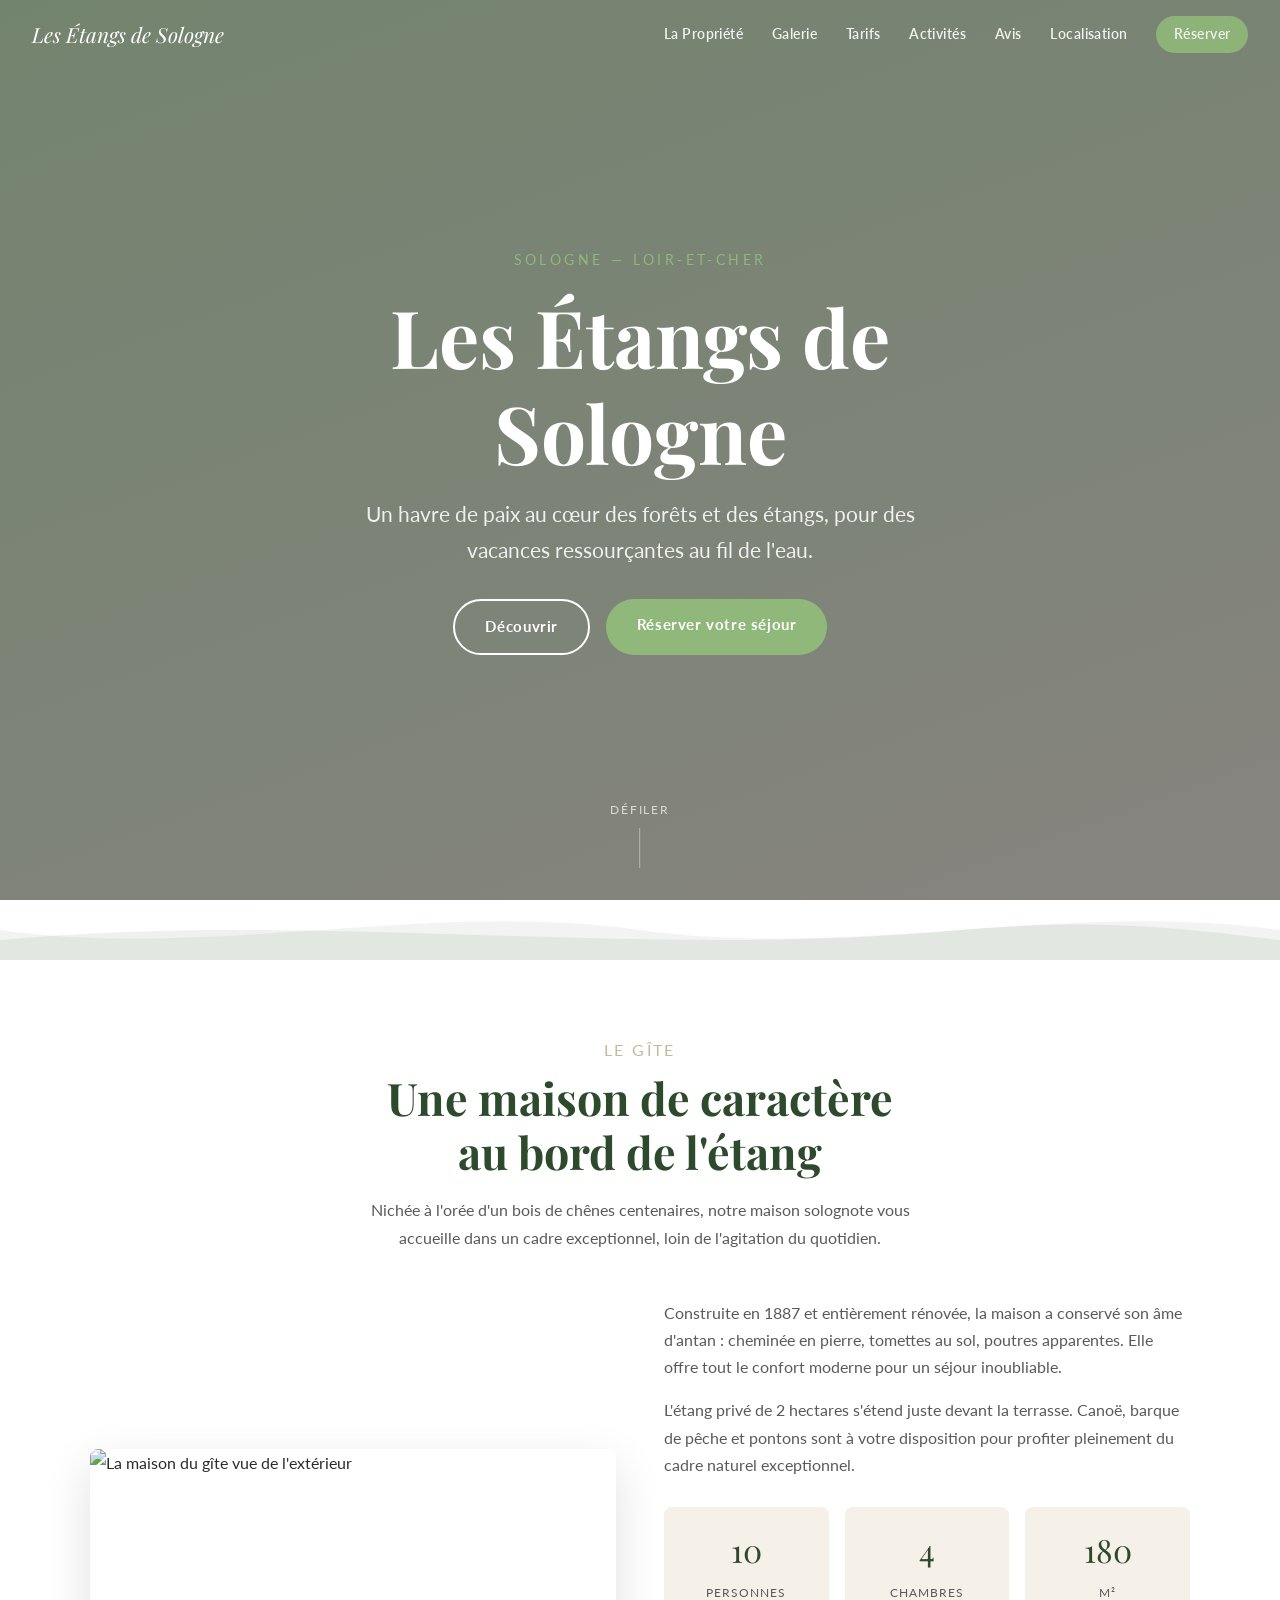
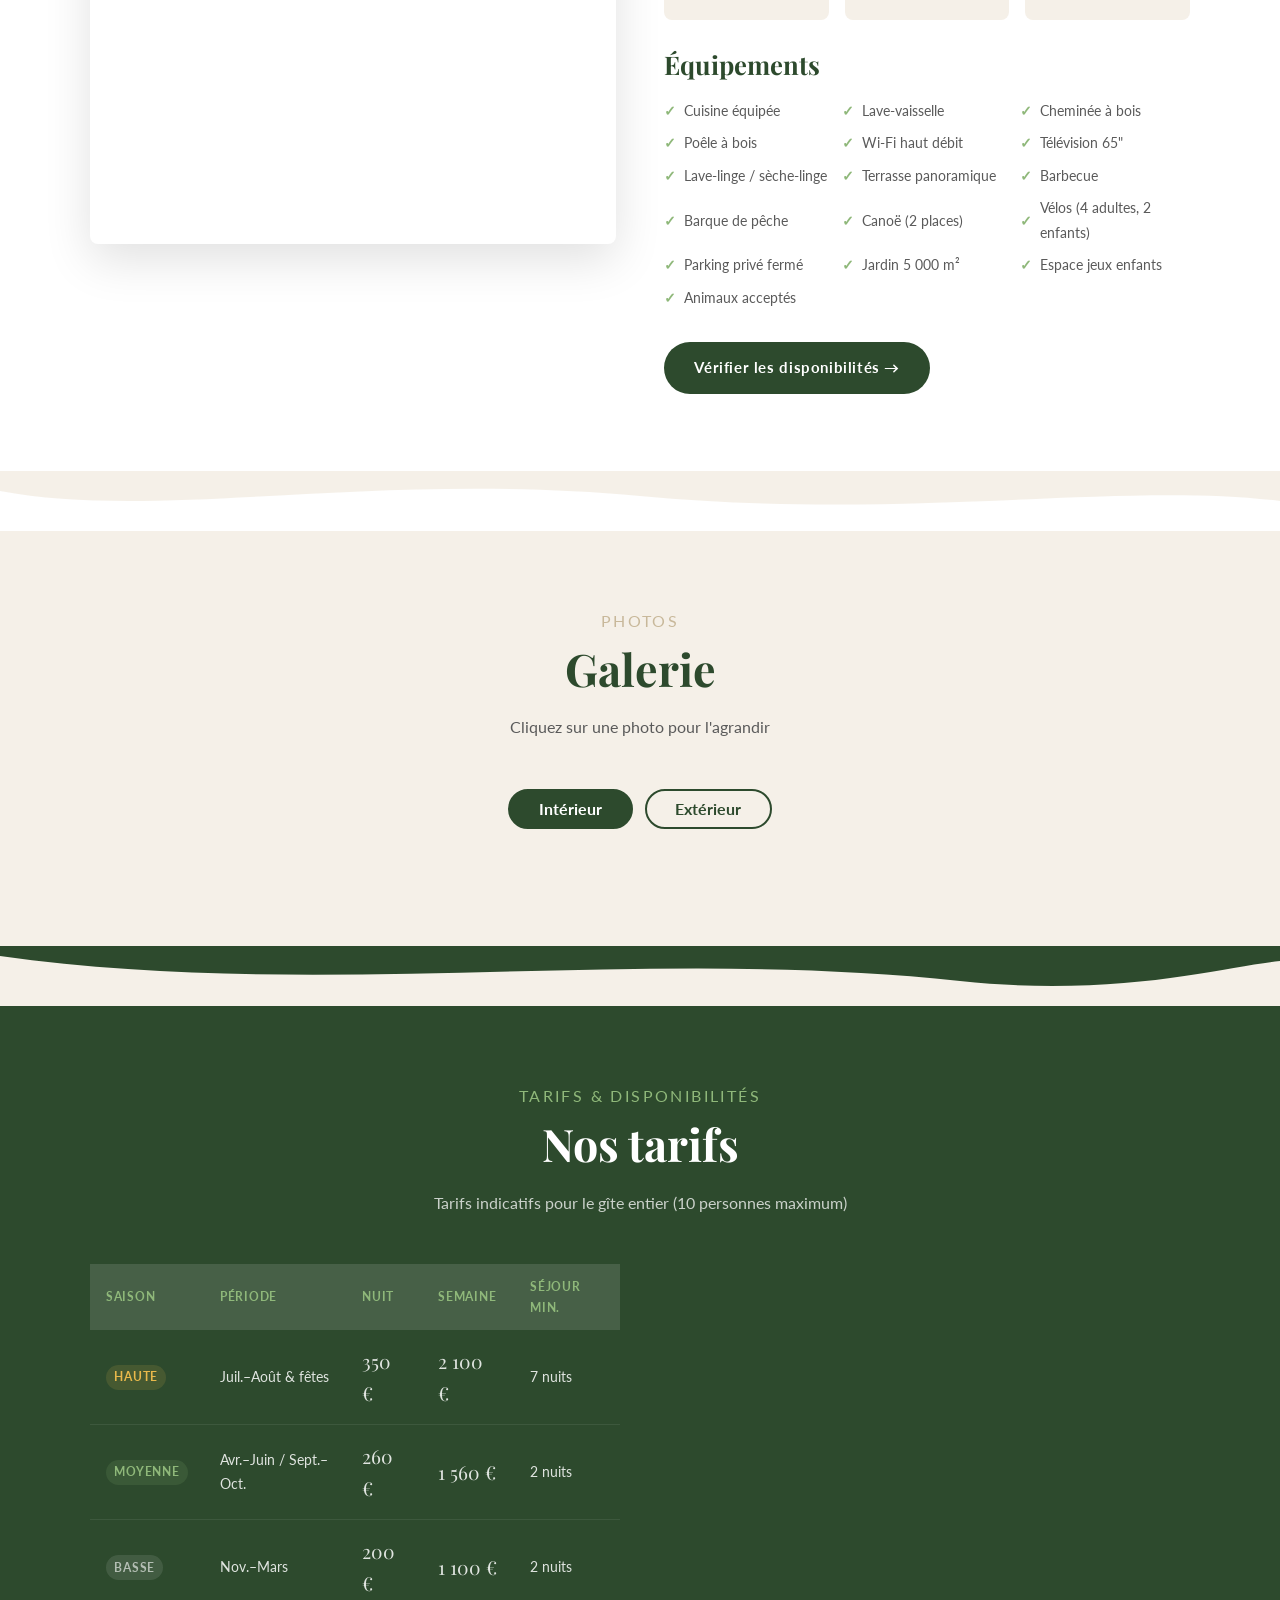
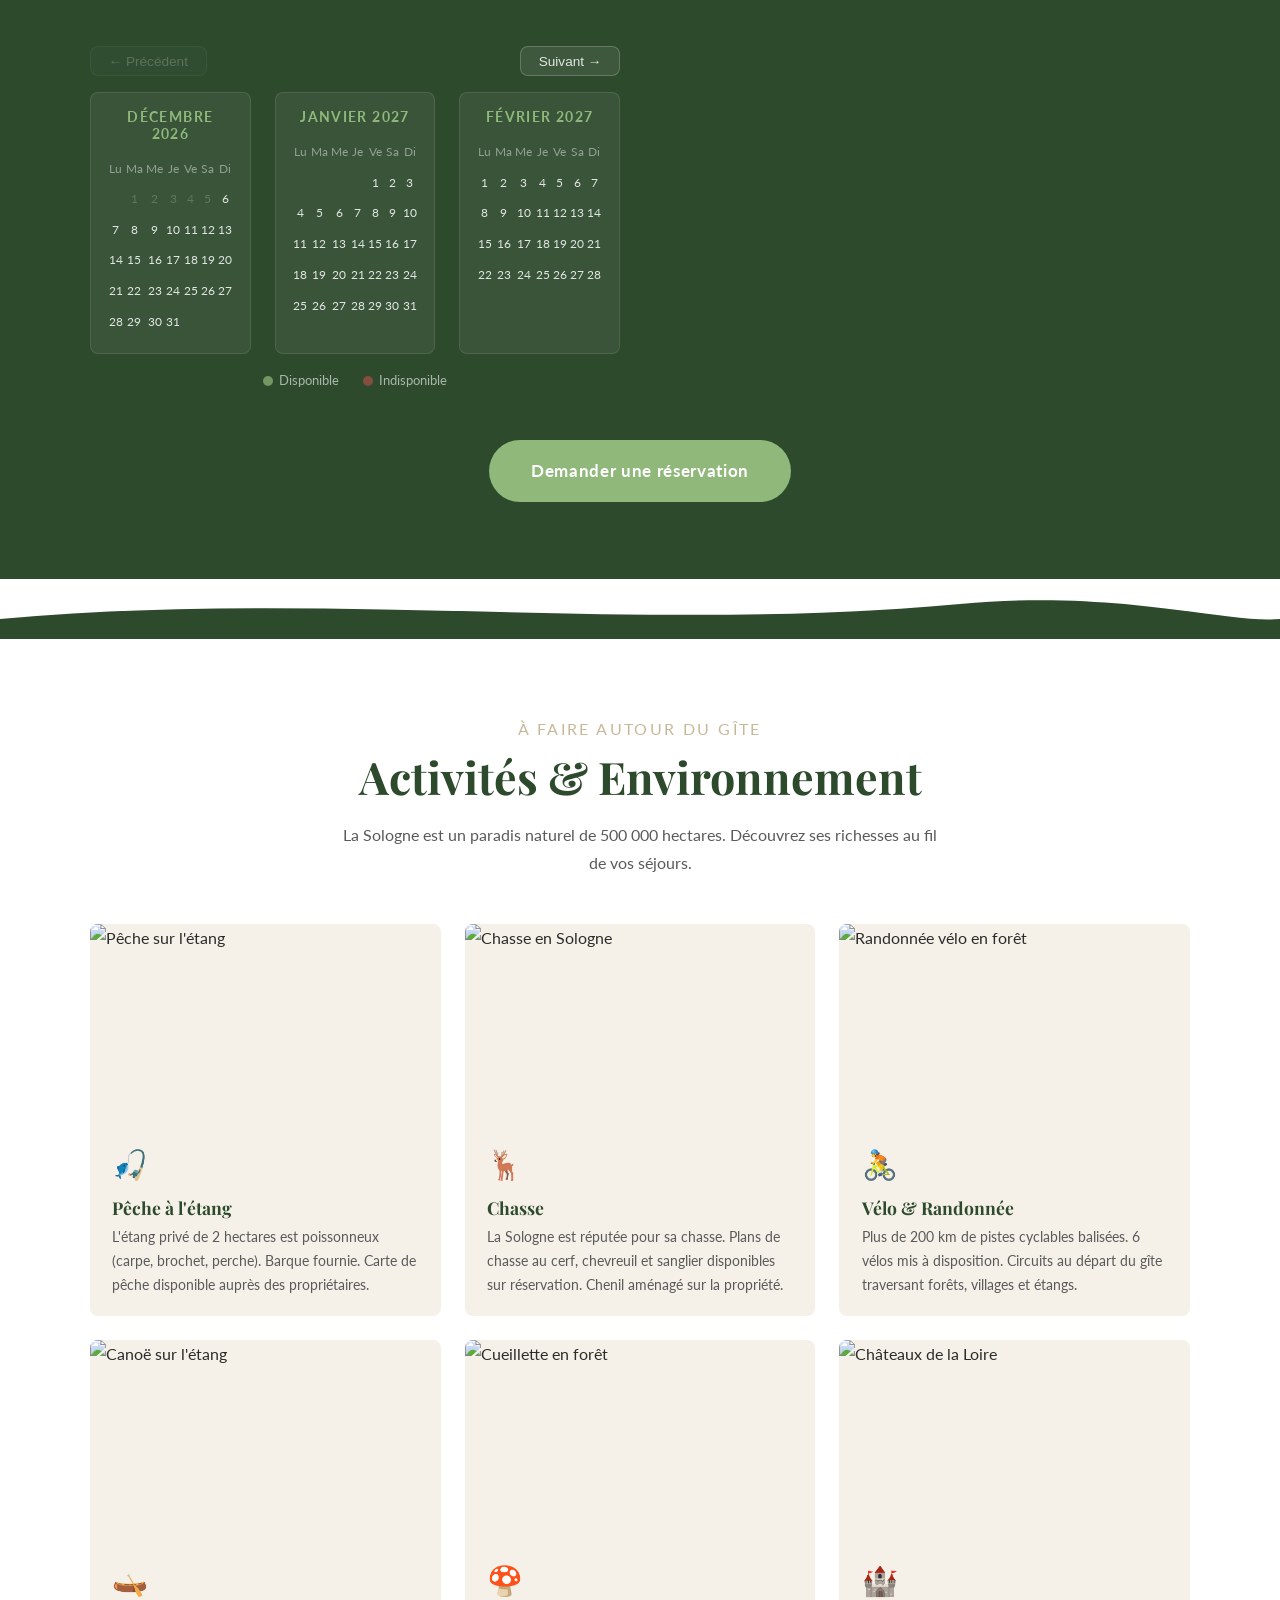
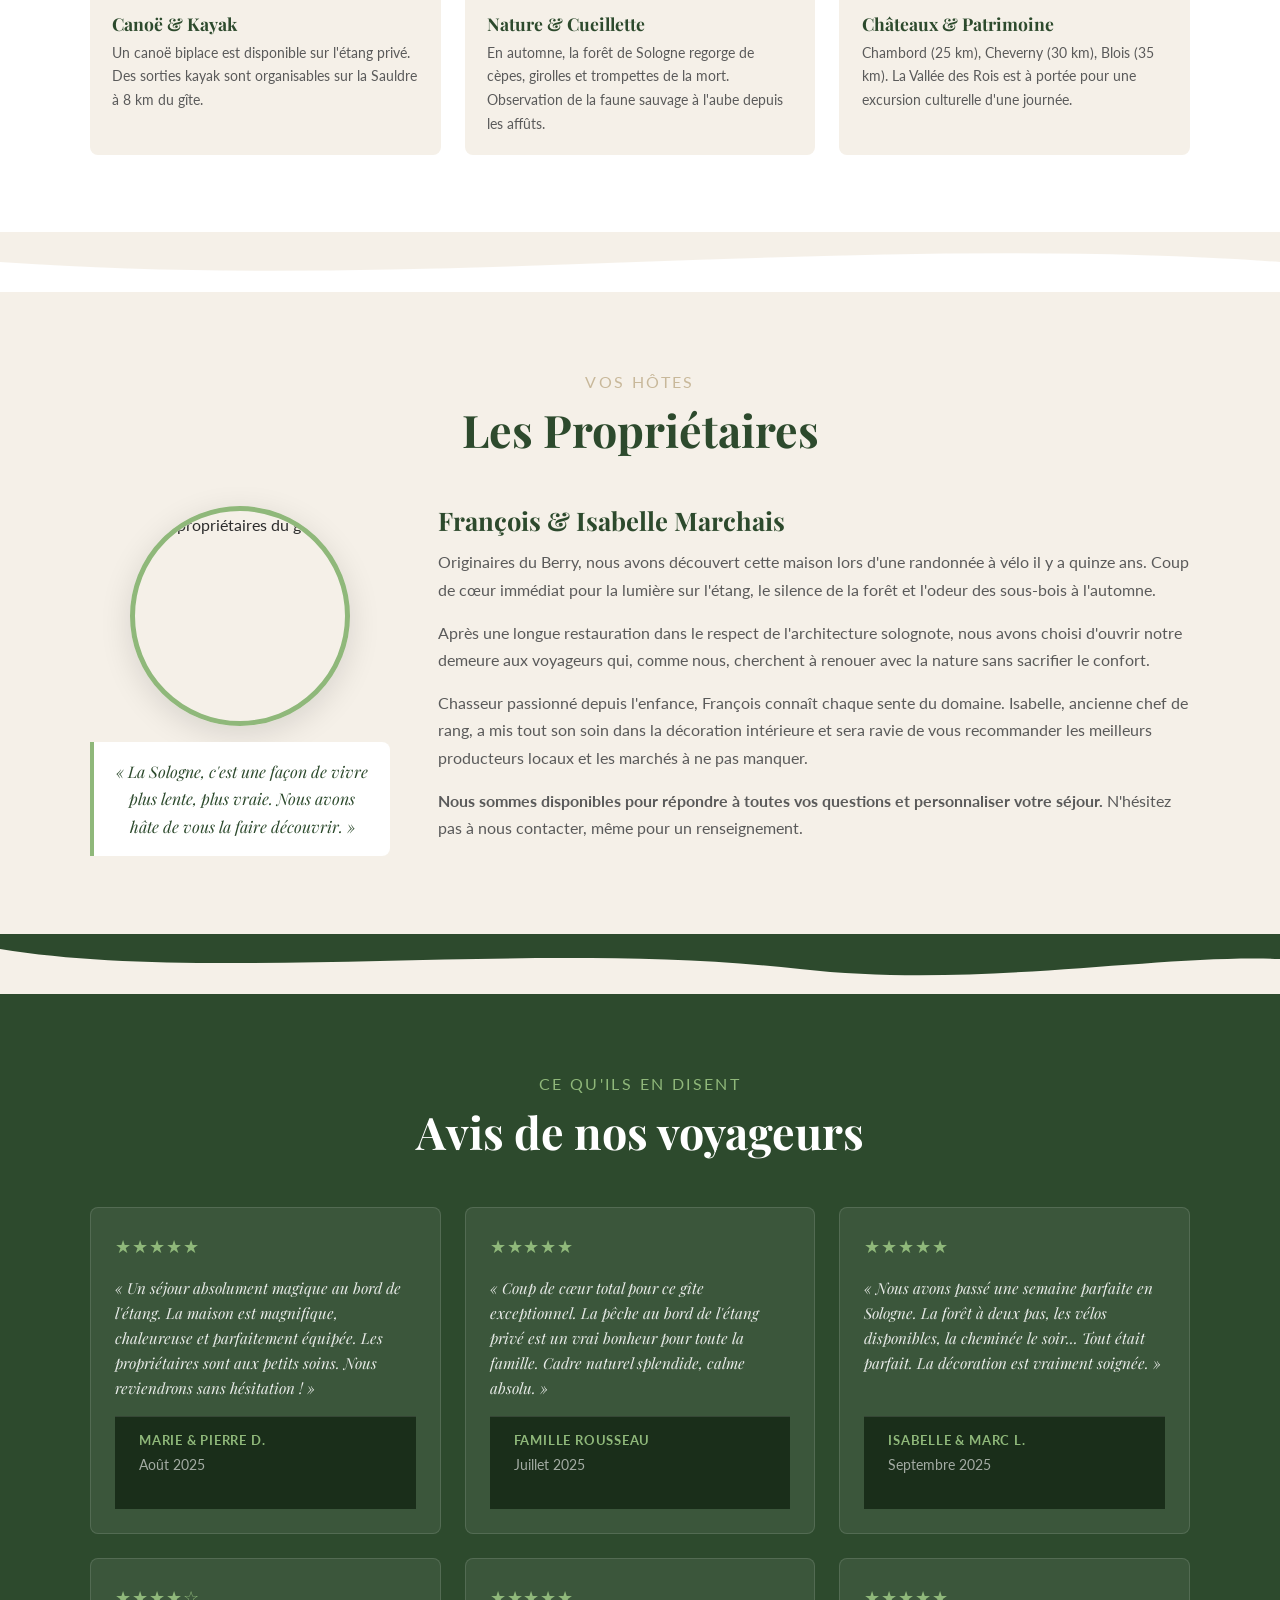
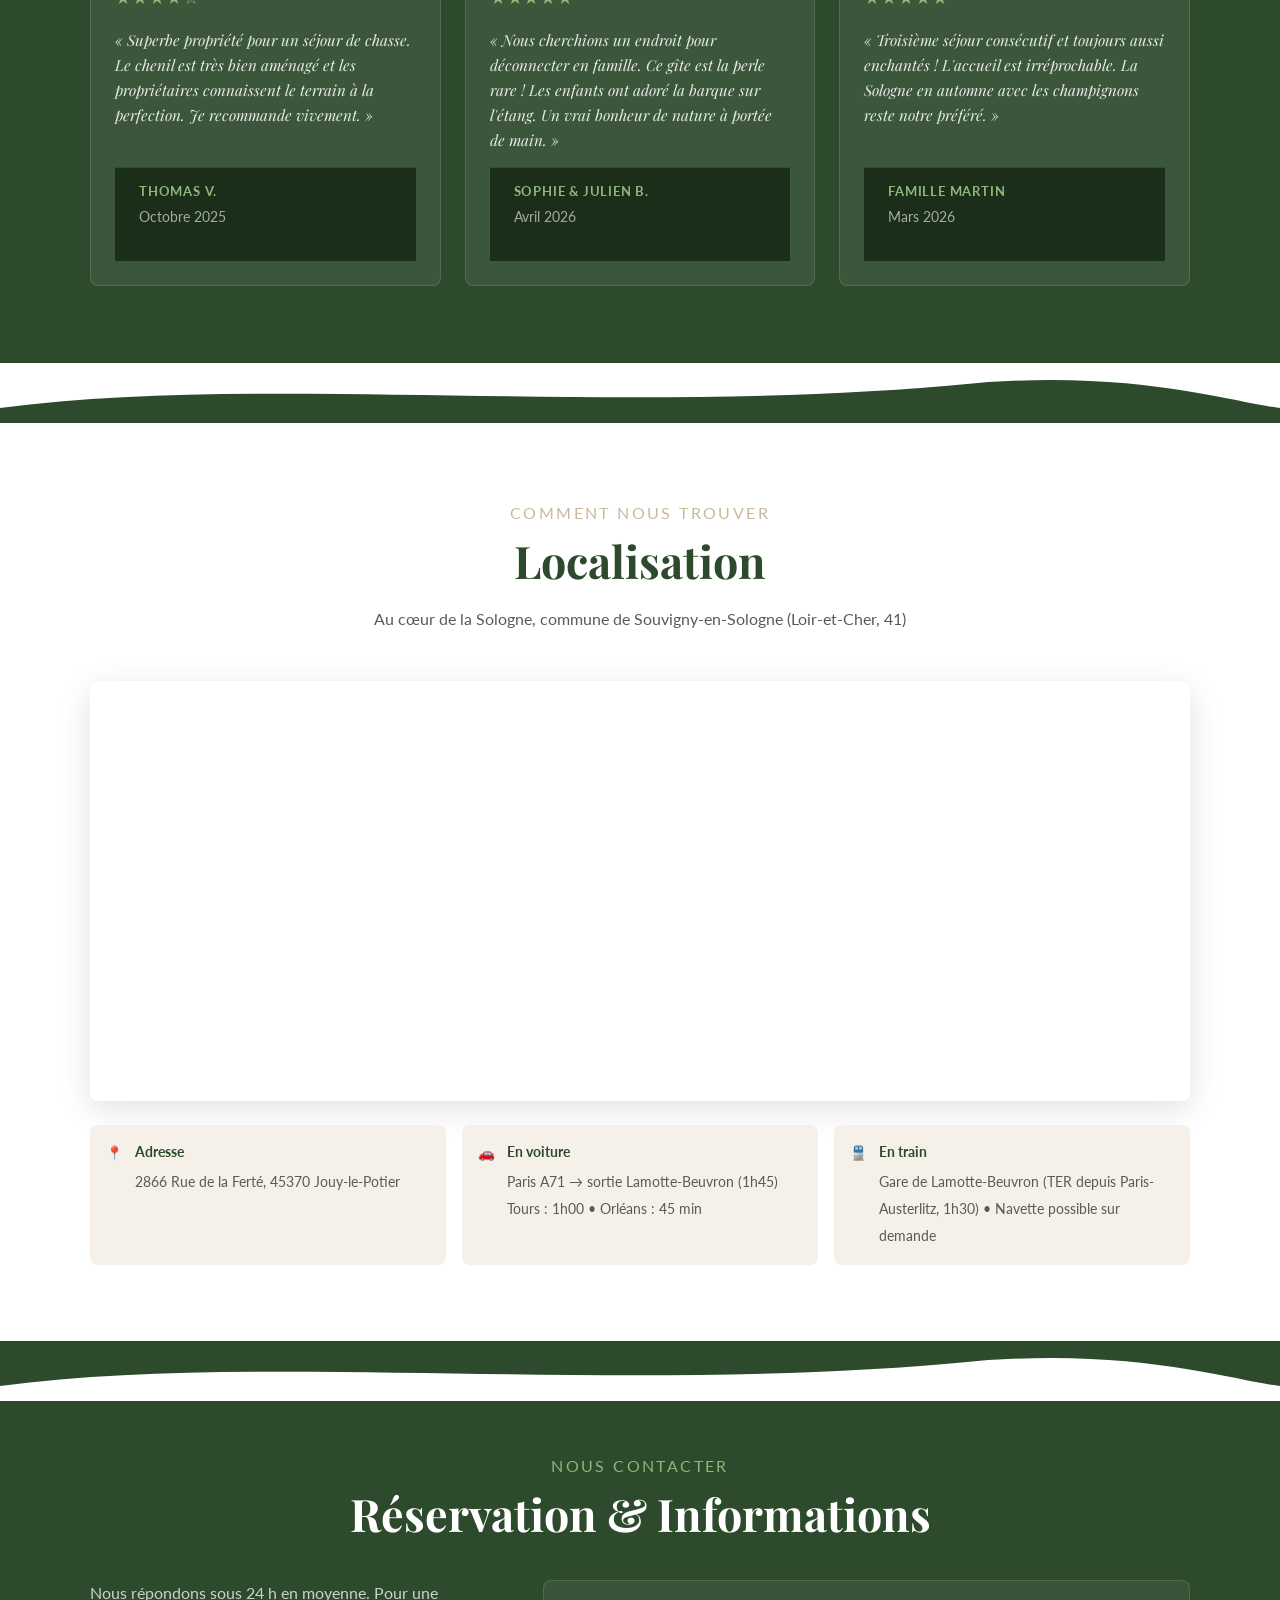
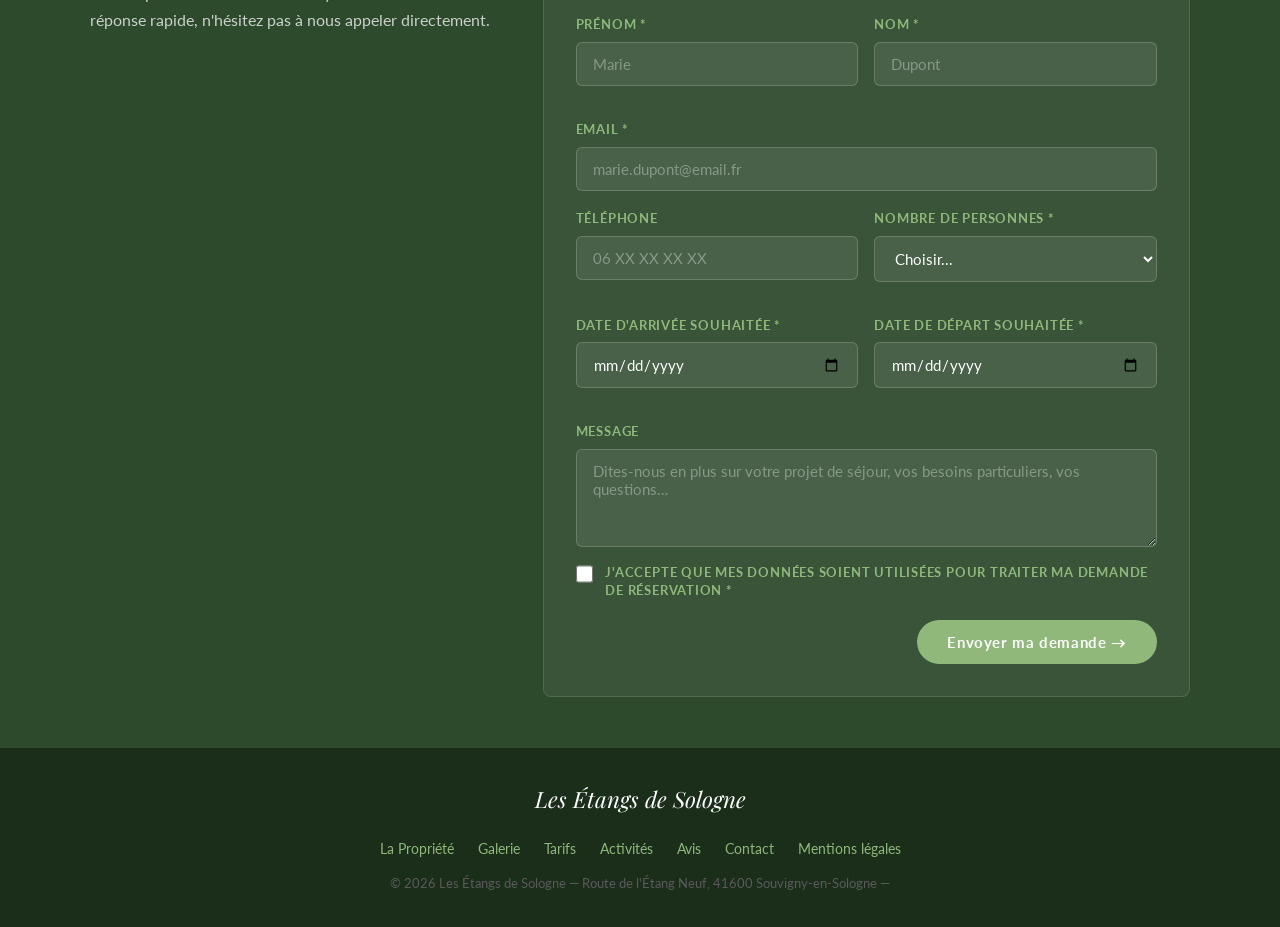
==== index.html @ f2986e9b "Contact : sous-titre déplacé dans la colonne gauche, layout amélioré - #cms-contact-message sorti du" ====
<!DOCTYPE html>
<html lang="fr">
<head>
  <meta charset="UTF-8" />
  <meta name="viewport" content="width=device-width, initial-scale=1.0" />
  <meta name="description" content="Gîte des Étangs de Sologne — Location de vacances au cœur de la nature, entre forêts et étangs. Chasse, pêche, vélo, détente." />
  <meta name="robots" content="noindex, nofollow" />
  <title>Gîte des Étangs de Sologne</title>

  <!-- Polices Google -->
  <link rel="preconnect" href="https://fonts.googleapis.com" />
  <link rel="preconnect" href="https://fonts.gstatic.com" crossorigin />
  <link href="https://fonts.googleapis.com/css2?family=Playfair+Display:ital,wght@0,400;0,700;1,400&family=Lato:wght@300;400;700&display=swap" rel="stylesheet" />

  <link rel="icon" type="image/svg+xml" href="favicon.svg" />
  <link rel="icon" type="image/x-icon" href="favicon.ico" />
  <link rel="stylesheet" href="css/style.css" />
  <script defer src="https://cloud.umami.is/script.js" data-website-id="df7cb297-4571-4f87-bd8f-b33689341c84"></script>

</head>
<body>

  <!-- ===================== NAVIGATION ===================== -->
  <nav id="navbar" role="navigation" aria-label="Navigation principale">
    <a href="#" class="nav-logo" id="cms-nom-gite" aria-label="Accueil">Les Étangs de Sologne</a>

    <div class="nav-links" id="nav-links">
      <a href="#propriete">La Propriété</a>
      <a href="#galerie">Galerie</a>
      <a href="#tarifs">Tarifs</a>
      <a href="#activites">Activités</a>
      <a href="#avis">Avis</a>
      <a href="#localisation">Localisation</a>
      <a href="#contact" class="btn btn-primary">Réserver</a>
    </div>

    <button class="nav-burger" aria-label="Menu" aria-expanded="false" aria-controls="nav-links">
      <span></span><span></span><span></span>
    </button>
  </nav>

  <!-- ===================== HERO ===================== -->
  <section id="hero" aria-label="Bienvenue">
    <div class="hero-bg" role="img" aria-label="Vue sur les étangs de Sologne"></div>
    <div class="hero-overlay"></div>

    <div class="hero-content">
      <span class="hero-eyebrow" id="cms-hero-eyebrow">Sologne &mdash; Loir-et-Cher</span>
      <h1 id="cms-hero-titre">Les Étangs de Sologne</h1>
      <p id="cms-hero-slogan">Un havre de paix au cœur des forêts et des étangs, pour des vacances ressourçantes au fil de l'eau.</p>
      <div class="hero-buttons">
        <a href="#propriete" class="btn btn-outline" id="cms-btn-secondaire">Découvrir</a>
        <a href="#contact" class="btn btn-primary" id="cms-btn-principal" data-scroll-to="#contact">Réserver votre séjour</a>
      </div>
    </div>

    <div class="hero-scroll" aria-hidden="true">Défiler</div>
  </section>

  <!-- Vague hero → propriété -->
  <div class="wave-separator" style="background:#fff" aria-hidden="true">
    <svg viewBox="0 0 1440 60" preserveAspectRatio="none" xmlns="http://www.w3.org/2000/svg">
      <path d="M0,30 C240,60 480,0 720,30 C960,60 1200,0 1440,30 L1440,60 L0,60 Z"
            fill="#2D4A2D" opacity="0.06"/>
      <path d="M0,40 C360,10 720,60 1080,30 C1260,15 1380,35 1440,40 L1440,60 L0,60 Z"
            fill="#2D4A2D" opacity="0.08"/>
    </svg>
  </div>

  <!-- ===================== LA PROPRIÉTÉ ===================== -->
  <section id="propriete" aria-labelledby="cms-propriete-titre">
    <div class="section-inner">
      <div class="section-header fade-in">
        <p class="section-subtitle" id="cms-propriete-eyebrow">Le gîte</p>
        <h2 id="cms-propriete-titre">Une maison de caractère<br>au bord de l'étang</h2>
        <p id="cms-propriete-accroche" style="max-width:600px;margin:0 auto">Nichée à l'orée d'un bois de chênes centenaires, notre maison solognote vous accueille dans un cadre exceptionnel, loin de l'agitation du quotidien.</p>
      </div>

      <div class="propriete-grid">
        <div class="propriete-image fade-in fade-in-delay-1">
          <img id="cms-propriete-img" src="https://picsum.photos/seed/maison-sologne/800/600"
               alt="La maison du gîte vue de l'extérieur" loading="lazy" />
        </div>

        <div class="fade-in fade-in-delay-2">
          <div id="cms-propriete-desc">
            <p>Construite en 1887 et entièrement rénovée, la maison a conservé son âme d'antan : cheminée en pierre, tomettes au sol, poutres apparentes. Elle offre tout le confort moderne pour un séjour inoubliable.</p>
            <p>L'étang privé de 2 hectares s'étend juste devant la terrasse. Canoë, barque de pêche et pontons sont à votre disposition pour profiter pleinement du cadre naturel exceptionnel.</p>
          </div>

          <div class="propriete-stats">
            <div class="stat-item">
              <span class="stat-num" id="cms-capacite">10</span>
              <span class="stat-label">Personnes</span>
            </div>
            <div class="stat-item">
              <span class="stat-num" id="cms-chambres">4</span>
              <span class="stat-label">Chambres</span>
            </div>
            <div class="stat-item">
              <span class="stat-num" id="cms-surface">180</span>
              <span class="stat-label">m²</span>
            </div>
          </div>

          <h3>Équipements</h3>
          <ul class="equipements-list" id="cms-equipements">
            <li>Cuisine équipée</li>
            <li>Lave-vaisselle</li>
            <li>Cheminée à bois</li>
            <li>Poêle à bois</li>
            <li>Wi-Fi haut débit</li>
            <li>Télévision 65"</li>
            <li>Lave-linge / sèche-linge</li>
            <li>Terrasse panoramique</li>
            <li>Barbecue</li>
            <li>Barque de pêche</li>
            <li>Canoë (2 places)</li>
            <li>Vélos (4 adultes, 2 enfants)</li>
            <li>Parking privé fermé</li>
            <li>Jardin 5 000 m²</li>
            <li>Espace jeux enfants</li>
            <li>Animaux acceptés</li>
          </ul>

          <div class="mt-2">
            <a href="#contact" class="btn btn-dark" data-scroll-to="#contact">
              Vérifier les disponibilités →
            </a>
          </div>
        </div>
      </div>
    </div>
  </section>

  <!-- Vague propriété → galerie -->
  <div class="wave-separator" style="background:#F5F0E8" aria-hidden="true">
    <svg viewBox="0 0 1440 60" preserveAspectRatio="none" xmlns="http://www.w3.org/2000/svg">
      <path d="M0,20 C180,50 420,0 720,25 C1020,50 1260,10 1440,30 L1440,60 L0,60 Z"
            fill="#ffffff"/>
    </svg>
  </div>

  <!-- ===================== GALERIE ===================== -->
  <section id="galerie" aria-labelledby="titre-galerie">
    <div class="section-inner">
      <div class="section-header fade-in">
        <p class="section-subtitle">Photos</p>
        <h2 id="titre-galerie">Galerie</h2>
        <p>Cliquez sur une photo pour l'agrandir</p>
      </div>

      <div class="galerie-tabs" role="tablist">
        <button class="galerie-tab active" data-tab="interieur"
                role="tab" aria-selected="true" aria-controls="cms-galerie-interieur">Intérieur</button>
        <button class="galerie-tab" data-tab="exterieur"
                role="tab" aria-selected="false" aria-controls="cms-galerie-exterieur">Extérieur</button>
      </div>

      <div class="galerie-grid" id="cms-galerie-interieur" role="list"></div>
      <div class="galerie-grid galerie-hidden" id="cms-galerie-exterieur" role="list"></div>
    </div>
  </section>

  <!-- LIGHTBOX -->
  <div id="lightbox" role="dialog" aria-modal="true" aria-label="Galerie agrandie">
    <button class="lightbox-close" id="lightbox-close" aria-label="Fermer">&times;</button>
    <button class="lightbox-nav" id="lightbox-prev" aria-label="Image précédente">&#8249;</button>
    <img id="lightbox-img" src="" alt="" />
    <button class="lightbox-nav" id="lightbox-next" aria-label="Image suivante">&#8250;</button>
    <p class="lightbox-caption" id="lightbox-caption"></p>
  </div>

  <!-- Vague galerie → tarifs -->
  <div class="wave-separator" style="background:#2D4A2D" aria-hidden="true">
    <svg viewBox="0 0 1440 60" preserveAspectRatio="none" xmlns="http://www.w3.org/2000/svg">
      <path d="M0,10 C360,55 720,0 1080,35 C1260,52 1380,20 1440,15 L1440,60 L0,60 Z"
            fill="#F5F0E8"/>
    </svg>
  </div>

  <!-- ===================== TARIFS ===================== -->
  <section id="tarifs" aria-labelledby="cms-tarifs-titre">
    <div class="section-inner">
      <div class="section-header fade-in">
        <p class="section-subtitle" id="cms-tarifs-eyebrow">Tarifs & Disponibilités</p>
        <h2 id="cms-tarifs-titre">Nos tarifs</h2>
        <p id="cms-tarifs-accroche">Tarifs indicatifs pour le gîte entier (10 personnes maximum)</p>
      </div>

      <div class="tarifs-layout">
        <!-- Tableau des tarifs -->
        <div class="fade-in">
          <div class="tarifs-table-wrap">
            <table class="tarifs-table" aria-label="Tableau des tarifs par saison">
              <thead>
                <tr>
                  <th>Saison</th>
                  <th>Période</th>
                  <th>Nuit</th>
                  <th>Semaine</th>
                  <th>Séjour min.</th>
                </tr>
              </thead>
              <tbody id="cms-tarifs-tbody">
                <tr>
                  <td>
                    <span class="saison-badge saison-haute">Haute</span>
                  </td>
                  <td>Juil.&ndash;Août &amp; fêtes</td>
                  <td class="prix-highlight">350 €</td>
                  <td class="prix-highlight">2 100 €</td>
                  <td>7 nuits</td>
                </tr>
                <tr>
                  <td>
                    <span class="saison-badge saison-medium">Moyenne</span>
                  </td>
                  <td>Avr.&ndash;Juin / Sept.&ndash;Oct.</td>
                  <td class="prix-highlight">260 €</td>
                  <td class="prix-highlight">1 560 €</td>
                  <td>2 nuits</td>
                </tr>
                <tr>
                  <td>
                    <span class="saison-badge saison-basse">Basse</span>
                  </td>
                  <td>Nov.&ndash;Mars</td>
                  <td class="prix-highlight">200 €</td>
                  <td class="prix-highlight">1 100 €</td>
                  <td>2 nuits</td>
                </tr>
              </tbody>
            </table>
          </div>

          <!-- Calendrier -->
          <div id="calendrier" style="margin-top:2rem" aria-label="Calendrier de disponibilités"></div>
        </div>

        <!-- Infos pratiques -->
        <div class="tarifs-infos fade-in fade-in-delay-2" id="cms-tarifs-infos"></div>
      </div>

      <div class="tarifs-cta fade-in">
        <a href="#contact" class="btn btn-primary" style="font-size:1.05rem;padding:1em 2.5em"
           data-scroll-to="#contact">
          Demander une réservation
        </a>
      </div>
    </div>
  </section>

  <!-- Vague tarifs → activités -->
  <div class="wave-separator" style="background:#fff" aria-hidden="true">
    <svg viewBox="0 0 1440 60" preserveAspectRatio="none" xmlns="http://www.w3.org/2000/svg">
      <path d="M0,40 C360,10 720,55 1080,25 C1260,10 1380,45 1440,40 L1440,60 L0,60 Z"
            fill="#2D4A2D"/>
    </svg>
  </div>

  <!-- ===================== ACTIVITÉS ===================== -->
  <section id="activites" aria-labelledby="cms-activites-titre">
    <div class="section-inner">
      <div class="section-header fade-in">
        <p class="section-subtitle" id="cms-activites-sous-titre">À faire autour du gîte</p>
        <h2 id="cms-activites-titre">Activités &amp; Environnement</h2>
        <p id="cms-activites-description" style="max-width:600px;margin:0 auto">La Sologne est un paradis naturel de 500 000 hectares. Découvrez ses richesses au fil de vos séjours.</p>
      </div>

      <div class="activites-grid" id="cms-activites-grid">

        <article class="activite-card fade-in">
          <div class="activite-img">
            <img src="https://picsum.photos/seed/peche-sologne/600/340" alt="Pêche sur l'étang" loading="lazy" />
          </div>
          <div class="activite-body">
            <span class="activite-icon">🎣</span>
            <h3>Pêche à l'étang</h3>
            <p>L'étang privé de 2 hectares est poissonneux (carpe, brochet, perche). Barque fournie. Carte de pêche disponible auprès des propriétaires.</p>
          </div>
        </article>

        <article class="activite-card fade-in fade-in-delay-1">
          <div class="activite-img">
            <img src="https://picsum.photos/seed/chasse-sologne/600/340" alt="Chasse en Sologne" loading="lazy" />
          </div>
          <div class="activite-body">
            <span class="activite-icon">🦌</span>
            <h3>Chasse</h3>
            <p>La Sologne est réputée pour sa chasse. Plans de chasse au cerf, chevreuil et sanglier disponibles sur réservation. Chenil aménagé sur la propriété.</p>
          </div>
        </article>

        <article class="activite-card fade-in fade-in-delay-2">
          <div class="activite-img">
            <img src="https://picsum.photos/seed/velo-forêt/600/340" alt="Randonnée vélo en forêt" loading="lazy" />
          </div>
          <div class="activite-body">
            <span class="activite-icon">🚴</span>
            <h3>Vélo &amp; Randonnée</h3>
            <p>Plus de 200 km de pistes cyclables balisées. 6 vélos mis à disposition. Circuits au départ du gîte traversant forêts, villages et étangs.</p>
          </div>
        </article>

        <article class="activite-card fade-in">
          <div class="activite-img">
            <img src="https://picsum.photos/seed/canoe-lac/600/340" alt="Canoë sur l'étang" loading="lazy" />
          </div>
          <div class="activite-body">
            <span class="activite-icon">🛶</span>
            <h3>Canoë &amp; Kayak</h3>
            <p>Un canoë biplace est disponible sur l'étang privé. Des sorties kayak sont organisables sur la Sauldre à 8 km du gîte.</p>
          </div>
        </article>

        <article class="activite-card fade-in fade-in-delay-1">
          <div class="activite-img">
            <img src="https://picsum.photos/seed/champignons-foret/600/340" alt="Cueillette en forêt" loading="lazy" />
          </div>
          <div class="activite-body">
            <span class="activite-icon">🍄</span>
            <h3>Nature &amp; Cueillette</h3>
            <p>En automne, la forêt de Sologne regorge de cèpes, girolles et trompettes de la mort. Observation de la faune sauvage à l'aube depuis les affûts.</p>
          </div>
        </article>

        <article class="activite-card fade-in fade-in-delay-2">
          <div class="activite-img">
            <img src="https://picsum.photos/seed/chateau-loire/600/340" alt="Châteaux de la Loire" loading="lazy" />
          </div>
          <div class="activite-body">
            <span class="activite-icon">🏰</span>
            <h3>Châteaux &amp; Patrimoine</h3>
            <p>Chambord (25 km), Cheverny (30 km), Blois (35 km). La Vallée des Rois est à portée pour une excursion culturelle d'une journée.</p>
          </div>
        </article>

      </div>
    </div>
  </section>

  <!-- Vague activités → propriétaires -->
  <div class="wave-separator" style="background:#F5F0E8" aria-hidden="true">
    <svg viewBox="0 0 1440 60" preserveAspectRatio="none" xmlns="http://www.w3.org/2000/svg">
      <path d="M0,30 C480,60 960,0 1440,30 L1440,60 L0,60 Z"
            fill="#ffffff"/>
    </svg>
  </div>

  <!-- ===================== PROPRIÉTAIRES ===================== -->
  <section id="proprietaires" aria-labelledby="titre-proprietaires">
    <div class="section-inner">
      <div class="section-header fade-in">
        <p class="section-subtitle">Vos hôtes</p>
        <h2 id="titre-proprietaires">Les Propriétaires</h2>
      </div>

      <div class="proprio-layout">
        <div class="proprio-photo-wrap fade-in">
          <div class="proprio-photo">
            <img id="cms-proprio-photo" src="https://picsum.photos/seed/proprio-couple/440/440"
                 alt="Les propriétaires du gîte" loading="lazy" />
          </div>
          <blockquote class="proprio-citation" id="cms-proprio-citation">
            « La Sologne, c'est une façon de vivre plus lente, plus vraie. Nous avons hâte de vous la faire découvrir. »
          </blockquote>
        </div>

        <div class="fade-in fade-in-delay-2">
          <h3 id="cms-proprio-nom">François &amp; Isabelle Marchais</h3>
          <div id="cms-proprio-texte">
            <p>Originaires du Berry, nous avons découvert cette maison lors d'une randonnée à vélo il y a quinze ans. Coup de cœur immédiat pour la lumière sur l'étang, le silence de la forêt et l'odeur des sous-bois à l'automne.</p>
            <p>Après une longue restauration dans le respect de l'architecture solognote, nous avons choisi d'ouvrir notre demeure aux voyageurs qui, comme nous, cherchent à renouer avec la nature sans sacrifier le confort.</p>
            <p>Chasseur passionné depuis l'enfance, François connaît chaque sente du domaine. Isabelle, ancienne chef de rang, a mis tout son soin dans la décoration intérieure et sera ravie de vous recommander les meilleurs producteurs locaux et les marchés à ne pas manquer.</p>
            <p><strong>Nous sommes disponibles pour répondre à toutes vos questions et personnaliser votre séjour.</strong> N'hésitez pas à nous contacter, même pour un renseignement.</p>
          </div>
        </div>
      </div>
    </div>
  </section>

  <!-- Vague propriétaires → avis -->
  <div class="wave-separator" style="background:#2D4A2D" aria-hidden="true">
    <svg viewBox="0 0 1440 60" preserveAspectRatio="none" xmlns="http://www.w3.org/2000/svg">
      <path d="M0,15 C240,50 600,5 900,35 C1100,55 1300,20 1440,25 L1440,60 L0,60 Z"
            fill="#F5F0E8"/>
    </svg>
  </div>

  <!-- ===================== AVIS ===================== -->
  <section id="avis" aria-labelledby="titre-avis">
    <div class="section-inner">
      <div class="section-header fade-in">
        <p class="section-subtitle">Ce qu'ils en disent</p>
        <h2 id="titre-avis">Avis de nos voyageurs</h2>
      </div>

      <div class="avis-grid" id="cms-avis">
        <article class="avis-card fade-in">
          <div class="avis-etoiles" aria-label="Note : 5 sur 5">★★★★★</div>
          <blockquote class="avis-texte">« Un séjour absolument magique au bord de l'étang. La maison est magnifique, chaleureuse et parfaitement équipée. Les propriétaires sont aux petits soins. Nous reviendrons sans hésitation ! »</blockquote>
          <footer class="avis-footer">
            <strong class="avis-auteur">Marie &amp; Pierre D.</strong>
            <time class="avis-date" datetime="2025-08-15">Août 2025</time>
          </footer>
        </article>

        <article class="avis-card fade-in fade-in-delay-1">
          <div class="avis-etoiles" aria-label="Note : 5 sur 5">★★★★★</div>
          <blockquote class="avis-texte">« Coup de cœur total pour ce gîte exceptionnel. La pêche au bord de l'étang privé est un vrai bonheur pour toute la famille. Cadre naturel splendide, calme absolu. »</blockquote>
          <footer class="avis-footer">
            <strong class="avis-auteur">Famille Rousseau</strong>
            <time class="avis-date" datetime="2025-07-22">Juillet 2025</time>
          </footer>
        </article>

        <article class="avis-card fade-in fade-in-delay-2">
          <div class="avis-etoiles" aria-label="Note : 5 sur 5">★★★★★</div>
          <blockquote class="avis-texte">« Nous avons passé une semaine parfaite en Sologne. La forêt à deux pas, les vélos disponibles, la cheminée le soir... Tout était parfait. La décoration est vraiment soignée. »</blockquote>
          <footer class="avis-footer">
            <strong class="avis-auteur">Isabelle &amp; Marc L.</strong>
            <time class="avis-date" datetime="2025-09-05">Septembre 2025</time>
          </footer>
        </article>

        <article class="avis-card fade-in">
          <div class="avis-etoiles" aria-label="Note : 4 sur 5">★★★★☆</div>
          <blockquote class="avis-texte">« Superbe propriété pour un séjour de chasse. Le chenil est très bien aménagé et les propriétaires connaissent le terrain à la perfection. Je recommande vivement. »</blockquote>
          <footer class="avis-footer">
            <strong class="avis-auteur">Thomas V.</strong>
            <time class="avis-date" datetime="2025-10-12">Octobre 2025</time>
          </footer>
        </article>

        <article class="avis-card fade-in fade-in-delay-1">
          <div class="avis-etoiles" aria-label="Note : 5 sur 5">★★★★★</div>
          <blockquote class="avis-texte">« Nous cherchions un endroit pour déconnecter en famille. Ce gîte est la perle rare ! Les enfants ont adoré la barque sur l'étang. Un vrai bonheur de nature à portée de main. »</blockquote>
          <footer class="avis-footer">
            <strong class="avis-auteur">Sophie &amp; Julien B.</strong>
            <time class="avis-date" datetime="2026-04-18">Avril 2026</time>
          </footer>
        </article>

        <article class="avis-card fade-in fade-in-delay-2">
          <div class="avis-etoiles" aria-label="Note : 5 sur 5">★★★★★</div>
          <blockquote class="avis-texte">« Troisième séjour consécutif et toujours aussi enchantés ! L'accueil est irréprochable. La Sologne en automne avec les champignons reste notre préféré. »</blockquote>
          <footer class="avis-footer">
            <strong class="avis-auteur">Famille Martin</strong>
            <time class="avis-date" datetime="2026-03-28">Mars 2026</time>
          </footer>
        </article>
      </div>
    </div>
  </section>

  <!-- Vague avis → localisation -->
  <div class="wave-separator" style="background:#fff" aria-hidden="true">
    <svg viewBox="0 0 1440 60" preserveAspectRatio="none" xmlns="http://www.w3.org/2000/svg">
      <path d="M0,45 C300,10 700,55 1100,20 C1280,7 1390,40 1440,45 L1440,60 L0,60 Z"
            fill="#2D4A2D"/>
    </svg>
  </div>

  <!-- ===================== LOCALISATION ===================== -->
  <section id="localisation" aria-labelledby="titre-localisation">
    <div class="section-inner">
      <div class="section-header fade-in">
        <p class="section-subtitle">Comment nous trouver</p>
        <h2 id="titre-localisation">Localisation</h2>
        <p id="cms-loc-description">Au cœur de la Sologne, commune de Souvigny-en-Sologne (Loir-et-Cher, 41)</p>
      </div>

      <div class="carte-wrap fade-in">
        <!-- OpenStreetMap centré sur Jouy-le-Potier — remplacé dynamiquement par main.js -->
        <iframe
          id="carte-iframe"
          src="https://www.openstreetmap.org/export/embed.html?bbox=1.7378%2C47.6808%2C1.9578%2C47.8008&layer=mapnik&marker=47.740778%2C1.847833"
          title="Carte de localisation du gîte — Jouy-le-Potier"
          allowfullscreen
          loading="lazy">
        </iframe>
      </div>

      <div class="localisation-infos fade-in">
        <div class="loc-info">
          <span class="loc-icon" aria-hidden="true">📍</span>
          <div>
            <strong>Adresse</strong>
            <span id="cms-loc-adresse">2866 Rue de la Ferté, 45370 Jouy-le-Potier</span>
          </div>
        </div>
        <div id="cms-loc-distances" style="display:contents">
          <div class="loc-info">
            <span class="loc-icon" aria-hidden="true">🚗</span>
            <div>
              <strong>En voiture</strong>
              <span>Paris A71 &rarr; sortie Lamotte-Beuvron (1h45)<br>Tours : 1h00 &bull; Orléans : 45 min</span>
            </div>
          </div>
          <div class="loc-info">
            <span class="loc-icon" aria-hidden="true">🚆</span>
            <div>
              <strong>En train</strong>
              <span>Gare de Lamotte-Beuvron (TER depuis Paris-Austerlitz, 1h30) &bull; Navette possible sur demande</span>
            </div>
          </div>
        </div>
      </div>
    </div>
  </section>

  <!-- Vague localisation → contact -->
  <div class="wave-separator" style="background:#2D4A2D" aria-hidden="true">
    <svg viewBox="0 0 1440 60" preserveAspectRatio="none" xmlns="http://www.w3.org/2000/svg">
      <path d="M0,45 C300,10 700,55 1100,20 C1280,7 1390,40 1440,45 L1440,60 L0,60 Z"
            fill="#ffffff"/>
    </svg>
  </div>

  <!-- ===================== CONTACT ===================== -->
  <section id="contact" aria-labelledby="cms-contact-titre">
    <div class="section-inner">
      <div class="section-header fade-in">
        <p class="section-subtitle" id="cms-contact-sous-titre">Nous contacter</p>
        <h2 id="cms-contact-titre">Réservation &amp; Informations</h2>
      </div>

      <div class="contact-layout">
        <!-- Colonne gauche : message d'accueil + infos de contact -->
        <div class="contact-left fade-in">
          <p id="cms-contact-message" class="contact-message-lead">Nous répondons sous 24 h en moyenne. Pour une réponse rapide, n'hésitez pas à nous appeler directement.</p>
          <div class="contact-infos" id="cms-contact-infos"></div>
        </div>

        <!-- Formulaire -->
        <div class="contact-form fade-in fade-in-delay-2">
          <!-- Formulaire Formspree -->
          <form
            id="contact-form"
            novalidate
          >

            <div class="form-row">
              <div class="form-group">
                <label for="prenom">Prénom *</label>
                <input type="text" id="prenom" name="prenom"
                       placeholder="Marie" autocomplete="given-name" required />
              </div>
              <div class="form-group">
                <label for="nom">Nom *</label>
                <input type="text" id="nom" name="nom"
                       placeholder="Dupont" autocomplete="family-name" required />
              </div>
            </div>

            <div class="form-group">
              <label for="email">Email *</label>
              <input type="email" id="email" name="email"
                     placeholder="marie.dupont@email.fr" autocomplete="email" required />
            </div>

            <div class="form-row">
              <div class="form-group">
                <label for="telephone">Téléphone</label>
                <input type="tel" id="telephone" name="telephone"
                       placeholder="06 XX XX XX XX" autocomplete="tel" />
              </div>
              <div class="form-group">
                <label for="nb-personnes">Nombre de personnes *</label>
                <select id="nb-personnes" name="nb_personnes" required>
                  <option value="">Choisir...</option>
                  <option value="1">1 personne</option>
                  <option value="2">2 personnes</option>
                  <option value="3">3 personnes</option>
                  <option value="4">4 personnes</option>
                </select>
              </div>
            </div>

            <div class="form-row">
              <div class="form-group">
                <label for="date-arrivee">Date d'arrivée souhaitée *</label>
                <input type="date" id="date-arrivee" name="date_arrivee" required />
              </div>
              <div class="form-group">
                <label for="date-depart">Date de départ souhaitée *</label>
                <input type="date" id="date-depart" name="date_depart" required />
              </div>
            </div>

            <div class="form-group">
              <label for="message">Message</label>
              <textarea id="message" name="message" rows="4"
                        placeholder="Dites-nous en plus sur votre projet de séjour, vos besoins particuliers, vos questions…"></textarea>
            </div>

            <div class="form-rgpd">
              <input type="checkbox" id="rgpd" name="rgpd" required />
              <label for="rgpd">J'accepte que mes données soient utilisées pour traiter ma demande de réservation *</label>
            </div>

            <div class="form-submit">
              <button type="submit" id="form-submit-btn" class="btn btn-primary">
                Envoyer ma demande &rarr;
              </button>
            </div>

            <div class="form-error" id="form-error" role="alert"></div>
          </form>

          <div class="form-success" id="form-success" role="alert">
            <p style="font-size:2.5rem;margin-bottom:0.5rem">🌿</p>
            <p>Votre demande a bien été envoyée !</p>
            <p style="font-size:0.9rem;opacity:0.7;font-family:Lato,sans-serif;font-style:normal">
              Nous vous répondrons dans les plus brefs délais.
            </p>
          </div>
        </div>
      </div>
    </div>
  </section>

  <!-- ===================== FOOTER ===================== -->
  <footer>
    <div class="footer-inner">
      <div class="footer-logo" id="cms-footer-nom">Les Étangs de Sologne</div>
      <div class="footer-links">
        <a href="#propriete">La Propriété</a>
        <a href="#galerie">Galerie</a>
        <a href="#tarifs">Tarifs</a>
        <a href="#activites">Activités</a>
        <a href="#avis">Avis</a>
        <a href="#contact">Contact</a>
        <a href="mentions-legales.html">Mentions légales</a>
      </div>
      <p style="margin:0;font-size:0.8rem">
        &copy; 2026 Les Étangs de Sologne &mdash;
        Route de l'Étang Neuf, 41600 Souvigny-en-Sologne &mdash;
        <a id="cms-footer-email" href=""></a>
      </p>
    </div>
  </footer>

  <script src="js/main.js?v=2"></script>


</body>
</html>
---- css/style.css ----
/* =====================================================
   GÎTE DES ÉTANGS DE SOLOGNE — Feuille de style
   Palette : vert forêt #2D4A2D | vert tendre #8FB87A
             beige roseau #C8B89A | lin clair #F5F0E8
   ===================================================== */

/* ---------- RESET & BASE ---------- */
*, *::before, *::after {
  box-sizing: border-box;
  margin: 0;
  padding: 0;
}

:root {
  --vert-foret:  #2D4A2D;
  --vert-tendre: #8FB87A;
  --beige:       #C8B89A;
  --lin:         #F5F0E8;
  --blanc:       #FFFFFF;
  --texte:       #2C2C2C;
  --texte-clair: #5A5A5A;
  --ombre:       rgba(0,0,0,0.12);

  --font-titre: 'Playfair Display', Georgia, serif;
  --font-corps: 'Lato', Arial, sans-serif;

  --transition: 0.35s ease;
  --radius: 8px;
  --section-pad: clamp(3rem, 6vw, 5rem);
}

html {
  scroll-behavior: smooth;
  font-size: 16px;
}

body {
  font-family: var(--font-corps);
  color: var(--texte);
  background: var(--lin);
  line-height: 1.7;
  overflow-x: hidden;
}

img {
  display: block;
  max-width: 100%;
  height: auto;
}

a {
  color: inherit;
  text-decoration: none;
}

ul { list-style: none; }

/* ---------- TYPOGRAPHIE ---------- */
h1, h2, h3, h4 {
  font-family: var(--font-titre);
  line-height: 1.2;
  color: var(--vert-foret);
}

h2 {
  font-size: clamp(1.8rem, 4vw, 2.8rem);
  margin-bottom: 0.4em;
}

h3 {
  font-size: clamp(1.2rem, 2.5vw, 1.6rem);
  margin-bottom: 0.5em;
}

p {
  margin-bottom: 1em;
  color: var(--texte-clair);
}

.section-subtitle {
  font-family: var(--font-corps);
  font-size: 1rem;
  color: var(--beige);
  text-transform: uppercase;
  letter-spacing: 0.15em;
  margin-bottom: 0.5rem;
}

/* ---------- BOUTONS ---------- */
.btn {
  display: inline-block;
  padding: 0.85em 2em;
  border-radius: 50px;
  font-family: var(--font-corps);
  font-weight: 700;
  font-size: 0.95rem;
  letter-spacing: 0.04em;
  cursor: pointer;
  transition: transform var(--transition), box-shadow var(--transition), background var(--transition);
  border: none;
}

.btn:hover {
  transform: translateY(-2px);
  box-shadow: 0 8px 24px var(--ombre);
}

.btn-primary {
  background: var(--vert-tendre);
  color: var(--blanc);
}

.btn-primary:hover { background: var(--vert-foret); }

.btn-outline {
  background: transparent;
  color: var(--blanc);
  border: 2px solid var(--blanc);
}

.btn-outline:hover {
  background: var(--blanc);
  color: var(--vert-foret);
}

.btn-dark {
  background: var(--vert-foret);
  color: var(--blanc);
}

.btn-dark:hover { background: #1a2e1a; }

/* ---------- NAVIGATION ---------- */
#navbar {
  position: fixed;
  top: 0;
  left: 0;
  right: 0;
  z-index: 1000;
  padding: 1rem 2rem;
  display: flex;
  align-items: center;
  justify-content: space-between;
  transition: background var(--transition), padding var(--transition), box-shadow var(--transition);
}

#navbar.scrolled {
  background: var(--vert-foret);
  padding: 0.6rem 2rem;
  box-shadow: 0 2px 20px var(--ombre);
}

.nav-logo {
  font-family: var(--font-titre);
  font-size: 1.3rem;
  color: var(--blanc);
  font-style: italic;
}

.nav-links {
  display: flex;
  gap: 1.8rem;
  align-items: center;
}

.nav-links a {
  color: var(--blanc);
  font-size: 0.9rem;
  font-weight: 600;
  letter-spacing: 0.03em;
  opacity: 0.9;
  transition: opacity var(--transition);
}

.nav-links a:hover { opacity: 1; }

.nav-links .btn {
  padding: 0.5em 1.3em;
  font-size: 0.85rem;
}

.nav-burger {
  display: none;
  flex-direction: column;
  gap: 5px;
  cursor: pointer;
  padding: 4px;
}

.nav-burger span {
  display: block;
  width: 26px;
  height: 2px;
  background: var(--blanc);
  border-radius: 2px;
  transition: var(--transition);
}

/* ---------- SÉPARATEURS EN VAGUE ---------- */
.wave-separator {
  width: 100%;
  overflow: hidden;
  line-height: 0;
  margin-bottom: -1px;
}

.wave-separator svg {
  display: block;
  width: 100%;
  height: 60px;
}

/* ---------- SECTION HERO ---------- */
#hero {
  position: relative;
  height: 100vh;
  min-height: 600px;
  display: flex;
  align-items: center;
  justify-content: center;
  text-align: center;
  overflow: hidden;
}

.hero-bg {
  position: absolute;
  inset: 0;
  background-image: url('https://picsum.photos/seed/sologne-lac/1920/1080');
  background-size: cover;
  background-position: center;
  transform: scale(1.05);
  transition: transform 8s ease-out;
}

#hero.loaded .hero-bg { transform: scale(1); }

.hero-overlay {
  position: absolute;
  inset: 0;
  background: linear-gradient(
    160deg,
    rgba(45, 74, 45, 0.65) 0%,
    rgba(0, 0, 0, 0.45) 100%
  );
}

.hero-content {
  position: relative;
  z-index: 1;
  color: var(--blanc);
  padding: 0 1.5rem;
  max-width: 800px;
}

.hero-eyebrow {
  display: inline-block;
  font-size: 0.85rem;
  letter-spacing: 0.25em;
  text-transform: uppercase;
  color: var(--vert-tendre);
  margin-bottom: 1rem;
  opacity: 0;
  animation: fadeUp 0.8s 0.3s forwards;
}

.hero-content h1 {
  font-family: var(--font-titre);
  font-size: clamp(2.5rem, 7vw, 5rem);
  color: var(--blanc);
  margin-bottom: 1rem;
  opacity: 0;
  animation: fadeUp 0.8s 0.6s forwards;
}

.hero-content p {
  font-size: clamp(1rem, 2.5vw, 1.3rem);
  color: rgba(255,255,255,0.88);
  max-width: 560px;
  margin: 0 auto 2rem;
  opacity: 0;
  animation: fadeUp 0.8s 0.9s forwards;
}

.hero-buttons {
  display: flex;
  gap: 1rem;
  justify-content: center;
  flex-wrap: wrap;
  opacity: 0;
  animation: fadeUp 0.8s 1.1s forwards;
}

.hero-scroll {
  position: absolute;
  bottom: 2rem;
  left: 50%;
  transform: translateX(-50%);
  color: var(--blanc);
  font-size: 0.75rem;
  letter-spacing: 0.15em;
  text-transform: uppercase;
  opacity: 0.7;
  display: flex;
  flex-direction: column;
  align-items: center;
  gap: 0.5rem;
  animation: bounce 2s infinite 2s;
}

.hero-scroll::after {
  content: '';
  display: block;
  width: 1px;
  height: 40px;
  background: var(--blanc);
  opacity: 0.6;
}

/* ---------- SECTION PROPRIÉTÉ ---------- */
#propriete {
  background: var(--blanc);
  padding: var(--section-pad) 1.5rem;
}

.section-inner {
  max-width: 1100px;
  margin: 0 auto;
}

.section-header {
  text-align: center;
  margin-bottom: 3rem;
}

.propriete-grid {
  display: grid;
  grid-template-columns: 1fr;
  gap: 3rem;
  align-items: center;
}

@media (min-width: 768px) {
  .propriete-grid {
    grid-template-columns: 1fr 1fr;
  }
}

.propriete-image {
  border-radius: var(--radius);
  overflow: hidden;
  box-shadow: 0 16px 48px var(--ombre);
  aspect-ratio: 4/3;
}

.propriete-image img {
  width: 100%;
  height: 100%;
  object-fit: cover;
  transition: transform 0.6s ease;
}

.propriete-image:hover img { transform: scale(1.04); }

.propriete-stats {
  display: grid;
  grid-template-columns: repeat(3, 1fr);
  gap: 1rem;
  margin: 1.8rem 0;
}

.stat-item {
  text-align: center;
  padding: 1rem;
  background: var(--lin);
  border-radius: var(--radius);
}

.stat-item .stat-num {
  font-family: var(--font-titre);
  font-size: 2rem;
  color: var(--vert-foret);
  display: block;
}

.stat-item .stat-label {
  font-size: 0.78rem;
  color: var(--texte-clair);
  text-transform: uppercase;
  letter-spacing: 0.08em;
}

.equipements-list {
  display: grid;
  grid-template-columns: repeat(auto-fill, minmax(160px, 1fr));
  gap: 0.5rem;
  margin-top: 1.2rem;
}

.equipements-list li {
  display: flex;
  align-items: center;
  gap: 0.5rem;
  font-size: 0.9rem;
  color: var(--texte-clair);
}

.equipements-list li::before {
  content: '✓';
  color: var(--vert-tendre);
  font-weight: 700;
  flex-shrink: 0;
}

/* ---------- SECTION GALERIE ---------- */
#galerie {
  background: var(--lin);
  padding: var(--section-pad) 1.5rem;
}

.galerie-tabs {
  display: flex;
  gap: 0.75rem;
  justify-content: center;
  margin-bottom: 2rem;
}

.galerie-tab {
  padding: 0.55rem 1.8rem;
  border: 2px solid var(--vert-foret);
  background: transparent;
  color: var(--vert-foret);
  font-size: 1rem;
  font-family: var(--font-corps);
  font-weight: 700;
  border-radius: 2rem;
  cursor: pointer;
  transition: background var(--transition), color var(--transition);
}

.galerie-tab:hover,
.galerie-tab.active {
  background: var(--vert-foret);
  color: var(--blanc);
}

.galerie-hidden {
  display: none !important;
}

.galerie-grid {
  display: grid;
  grid-template-columns: repeat(2, 1fr);
  gap: 0.75rem;
  margin-top: 2.5rem;
}

@media (min-width: 600px) {
  .galerie-grid { grid-template-columns: repeat(3, 1fr); }
}

.galerie-voir-plus-wrap {
  text-align: center;
  margin-top: 1.5rem;
}

.galerie-hidden + .galerie-voir-plus-wrap {
  display: none !important;
}

.galerie-voir-plus-btn {
  background: transparent;
  border: 2px solid var(--vert-foret);
  color: var(--vert-foret);
  padding: 0.6rem 2rem;
  border-radius: var(--radius);
  font-family: var(--font-corps);
  font-size: 0.9rem;
  cursor: pointer;
  transition: background 0.2s, color 0.2s;
}

.galerie-voir-plus-btn:hover {
  background: var(--vert-foret);
  color: var(--blanc);
}

.galerie-item {
  position: relative;
  overflow: hidden;
  border-radius: var(--radius);
  cursor: pointer;
  aspect-ratio: 1;
  background: var(--beige);
}

.galerie-item img {
  width: 100%;
  height: 100%;
  object-fit: cover;
  transition: transform 0.5s ease;
}

.galerie-item:hover img { transform: scale(1.08); }

.galerie-overlay {
  position: absolute;
  inset: 0;
  background: rgba(45, 74, 45, 0.55);
  display: flex;
  align-items: center;
  justify-content: center;
  opacity: 0;
  transition: opacity var(--transition);
}

.galerie-item:hover .galerie-overlay { opacity: 1; }

.galerie-overlay span {
  color: var(--blanc);
  font-size: 2rem;
}

/* LIGHTBOX */
#lightbox {
  position: fixed;
  inset: 0;
  z-index: 2000;
  background: rgba(0,0,0,0.92);
  display: flex;
  align-items: center;
  justify-content: center;
  opacity: 0;
  pointer-events: none;
  transition: opacity 0.3s;
}

#lightbox.active {
  opacity: 1;
  pointer-events: all;
}

#lightbox img {
  max-width: 90vw;
  max-height: 85vh;
  object-fit: contain;
  border-radius: var(--radius);
  box-shadow: 0 0 60px rgba(0,0,0,0.5);
}

.lightbox-close {
  position: absolute;
  top: 1.5rem;
  right: 1.5rem;
  color: var(--blanc);
  font-size: 2rem;
  cursor: pointer;
  line-height: 1;
  opacity: 0.8;
  transition: opacity var(--transition);
  background: none;
  border: none;
}

.lightbox-close:hover { opacity: 1; }

.lightbox-nav {
  position: absolute;
  top: 50%;
  transform: translateY(-50%);
  color: var(--blanc);
  font-size: 2.5rem;
  cursor: pointer;
  opacity: 0.7;
  background: none;
  border: none;
  transition: opacity var(--transition);
  padding: 1rem;
  line-height: 1;
}

.lightbox-nav:hover { opacity: 1; }

#lightbox-prev { left: 1rem; }
#lightbox-next { right: 1rem; }

.lightbox-caption {
  position: absolute;
  bottom: 1.5rem;
  left: 50%;
  transform: translateX(-50%);
  color: rgba(255,255,255,0.75);
  font-size: 0.9rem;
  letter-spacing: 0.05em;
}

/* ---------- SECTION TARIFS ---------- */
#tarifs {
  background: var(--vert-foret);
  padding: var(--section-pad) 1.5rem;
  color: var(--blanc);
}

#tarifs h2, #tarifs h3 {
  color: var(--blanc);
}

#tarifs .section-subtitle {
  color: var(--vert-tendre);
}

#tarifs p { color: rgba(255,255,255,0.75); }

.tarifs-layout {
  display: grid;
  grid-template-columns: 1fr;
  gap: 2.5rem;
  margin-top: 2.5rem;
}

@media (min-width: 900px) {
  .tarifs-layout { grid-template-columns: 1fr 1fr; }
}

.tarifs-table-wrap {
  overflow-x: auto;
}

table.tarifs-table {
  width: 100%;
  border-collapse: collapse;
  font-size: 0.9rem;
}

.tarifs-table th {
  background: rgba(255,255,255,0.12);
  color: var(--vert-tendre);
  padding: 0.75rem 1rem;
  text-align: left;
  font-weight: 700;
  text-transform: uppercase;
  letter-spacing: 0.06em;
  font-size: 0.78rem;
}

.tarifs-table td {
  padding: 0.9rem 1rem;
  border-bottom: 1px solid rgba(255,255,255,0.08);
  color: rgba(255,255,255,0.85);
}

.tarifs-table tr:last-child td { border-bottom: none; }

.tarifs-table tr:hover td {
  background: rgba(255,255,255,0.05);
}

.prix-highlight {
  font-family: var(--font-titre);
  font-size: 1.2rem;
  color: var(--vert-tendre);
}

.tarifs-infos {
  display: flex;
  flex-direction: column;
  gap: 1.2rem;
}

.info-card {
  background: rgba(255,255,255,0.07);
  border: 1px solid rgba(255,255,255,0.12);
  border-radius: var(--radius);
  padding: 1.2rem 1.5rem;
}

.info-card h4 {
  color: var(--vert-tendre);
  font-family: var(--font-corps);
  font-size: 0.82rem;
  text-transform: uppercase;
  letter-spacing: 0.1em;
  margin-bottom: 0.4rem;
}

.info-card p {
  color: rgba(255,255,255,0.75);
  font-size: 0.9rem;
  margin: 0;
}

.tarifs-cta {
  text-align: center;
  margin-top: 3rem;
}

/* ---------- SECTION ACTIVITÉS ---------- */
#activites {
  background: var(--blanc);
  padding: var(--section-pad) 1.5rem;
}

.activites-grid {
  display: grid;
  grid-template-columns: 1fr;
  gap: 1.5rem;
  margin-top: 2.5rem;
}

@media (min-width: 540px) {
  .activites-grid { grid-template-columns: repeat(2, 1fr); }
}

@media (min-width: 900px) {
  .activites-grid { grid-template-columns: repeat(3, 1fr); }
}

.activite-card {
  border-radius: var(--radius);
  overflow: hidden;
  background: var(--lin);
  transition: box-shadow var(--transition), transform var(--transition);
}

.activite-card:hover {
  transform: translateY(-4px);
  box-shadow: 0 12px 36px var(--ombre);
}

.activite-img {
  aspect-ratio: 16/9;
  overflow: hidden;
}

.activite-img img {
  width: 100%;
  height: 100%;
  object-fit: cover;
  transition: transform 0.5s ease;
}

.activite-card:hover .activite-img img { transform: scale(1.06); }

.activite-body {
  padding: 1.2rem 1.4rem;
}

.activite-icon {
  font-size: 1.8rem;
  margin-bottom: 0.5rem;
  display: block;
}

.activite-body h3 {
  font-size: 1.1rem;
  color: var(--vert-foret);
  margin-bottom: 0.4rem;
}

.activite-body p {
  font-size: 0.88rem;
  color: var(--texte-clair);
  margin: 0;
}

/* ---------- SECTION PROPRIÉTAIRES ---------- */
#proprietaires {
  background: var(--lin);
  padding: var(--section-pad) 1.5rem;
}

.proprio-layout {
  display: grid;
  grid-template-columns: 1fr;
  gap: 3rem;
  align-items: center;
}

@media (min-width: 768px) {
  .proprio-layout { grid-template-columns: auto 1fr; }
}

.proprio-photo-wrap {
  display: flex;
  flex-direction: column;
  align-items: center;
  gap: 1rem;
}

.proprio-photo {
  width: 220px;
  height: 220px;
  border-radius: 50%;
  overflow: hidden;
  border: 5px solid var(--vert-tendre);
  box-shadow: 0 8px 32px var(--ombre);
  flex-shrink: 0;
}

.proprio-photo img {
  width: 100%;
  height: 100%;
  object-fit: cover;
}

.proprio-citation {
  background: var(--blanc);
  border-left: 4px solid var(--vert-tendre);
  padding: 1rem 1.2rem;
  border-radius: 0 var(--radius) var(--radius) 0;
  font-style: italic;
  font-family: var(--font-titre);
  font-size: 1rem;
  color: var(--vert-foret);
  max-width: 300px;
  text-align: center;
}

/* ---------- SECTION AVIS ---------- */
#avis {
  background: var(--vert-foret);
  padding: var(--section-pad) 1.5rem;
  color: var(--blanc);
}

#avis h2, #avis h3 { color: var(--blanc); }
#avis .section-subtitle { color: var(--vert-tendre); }
#avis p { color: rgba(255,255,255,0.75); }

.avis-grid {
  display: grid;
  grid-template-columns: 1fr;
  gap: 1.5rem;
  margin-top: 2.5rem;
}

@media (min-width: 600px) {
  .avis-grid { grid-template-columns: repeat(2, 1fr); }
}

@media (min-width: 900px) {
  .avis-grid { grid-template-columns: repeat(3, 1fr); }
}

.avis-card {
  background: rgba(255,255,255,0.07);
  border: 1px solid rgba(255,255,255,0.12);
  border-radius: var(--radius);
  padding: 1.5rem;
  display: flex;
  flex-direction: column;
  gap: 0.9rem;
  transition: background var(--transition);
}

.avis-card:hover { background: rgba(255,255,255,0.10); }

.avis-etoiles {
  color: var(--vert-tendre);
  font-size: 1.1rem;
  letter-spacing: 0.05em;
}

.avis-texte {
  font-family: var(--font-titre);
  font-style: italic;
  color: rgba(255,255,255,0.88);
  font-size: 0.95rem;
  line-height: 1.65;
  flex: 1;
  margin: 0;
  border: none;
  padding: 0;
}

.avis-footer {
  display: flex;
  flex-direction: column;
  align-items: flex-start;
  border-top: 1px solid rgba(255,255,255,0.12);
  padding-top: 0.75rem;
  gap: 0.2rem;
}

.avis-auteur {
  font-size: 0.82rem;
  color: var(--vert-tendre);
  text-transform: uppercase;
  letter-spacing: 0.06em;
  white-space: nowrap;
  overflow: hidden;
  text-overflow: ellipsis;
  max-width: 100%;
}

.avis-meta {
  font-size: 0.78rem;
  color: rgba(255,255,255,0.40);
  white-space: nowrap;
}

.avis-date {
  font-size: inherit;
  color: inherit;
}

/* ---------- SECTION LOCALISATION ---------- */
#localisation {
  background: var(--blanc);
  padding: var(--section-pad) 1.5rem;
}

.carte-wrap {
  margin-top: 2rem;
  border-radius: var(--radius);
  overflow: hidden;
  box-shadow: 0 8px 32px var(--ombre);
  height: 420px;
}

.carte-wrap iframe {
  width: 100%;
  height: 100%;
  border: none;
  display: block;
}

.localisation-infos {
  display: grid;
  grid-template-columns: 1fr;
  gap: 1rem;
  margin-top: 1.5rem;
}

@media (min-width: 600px) {
  .localisation-infos { grid-template-columns: repeat(3, 1fr); }
}

.loc-info {
  display: flex;
  align-items: flex-start;
  gap: 0.75rem;
  padding: 1rem;
  background: var(--lin);
  border-radius: var(--radius);
}

.loc-icon {
  font-size: 1.4rem;
  flex-shrink: 0;
  margin-top: 0.1rem;
}

.loc-info strong {
  display: block;
  font-size: 0.85rem;
  color: var(--vert-foret);
  margin-bottom: 0.2rem;
}

.loc-info span {
  font-size: 0.85rem;
  color: var(--texte-clair);
}

/* ---------- SECTION CONTACT ---------- */
#contact {
  background: var(--vert-foret);
  padding: var(--section-pad) 1.5rem;
}

#contact h2, #contact h3 { color: var(--blanc); }
#contact .section-subtitle { color: var(--vert-tendre); }
#contact p { color: rgba(255,255,255,0.75); }

.contact-layout {
  display: grid;
  grid-template-columns: 1fr;
  gap: 3rem;
  margin-top: 2.5rem;
}

@media (min-width: 768px) {
  .contact-layout {
    grid-template-columns: 1fr 1.6fr;
    align-items: start;
  }

  /* --- Contact : compactage desktop --- */
  #contact {
    padding: clamp(2rem, 4vw, 3.5rem) 1.5rem;
  }

  #contact .section-header {
    margin-bottom: 1.2rem;
  }

  .contact-form {
    padding: 1.5rem;
  }

  .form-group {
    margin-bottom: 0.6rem;
  }

  .form-row {
    gap: 0.65rem;
    margin-bottom: 0.6rem;
  }

  #contact textarea {
    min-height: 80px;
  }

  /* --- Colonne gauche : sticky pendant le remplissage --- */
  .contact-left {
    position: sticky;
    top: 100px;
    align-self: start;
  }
}

.contact-left {
  display: flex;
  flex-direction: column;
  gap: 1.5rem;
}

.contact-message-lead {
  margin: 0;
  line-height: 1.65;
}

.contact-infos {
  display: flex;
  flex-direction: column;
  gap: 1.2rem;
}

.contact-item {
  display: flex;
  align-items: flex-start;
  gap: 1rem;
}

.contact-item-icon {
  font-size: 1.4rem;
  flex-shrink: 0;
}

.contact-item strong {
  display: block;
  color: var(--vert-tendre);
  font-size: 0.82rem;
  text-transform: uppercase;
  letter-spacing: 0.08em;
  margin-bottom: 0.2rem;
}

.contact-item span, .contact-item a {
  color: rgba(255,255,255,0.8);
  font-size: 0.95rem;
}

/* FORMULAIRE */
.contact-form {
  background: rgba(255,255,255,0.06);
  border: 1px solid rgba(255,255,255,0.12);
  border-radius: var(--radius);
  padding: 2rem;
}

.form-row {
  display: grid;
  grid-template-columns: 1fr;
  gap: 1rem;
  margin-bottom: 1rem;
}

@media (min-width: 480px) {
  .form-row { grid-template-columns: 1fr 1fr; }
}

.form-group {
  display: flex;
  flex-direction: column;
  gap: 0.4rem;
  margin-bottom: 1rem;
}

.form-group.full { grid-column: 1 / -1; }

label {
  font-size: 0.82rem;
  color: var(--vert-tendre);
  text-transform: uppercase;
  letter-spacing: 0.06em;
  font-weight: 700;
}

input, select, textarea {
  background: rgba(255,255,255,0.08);
  border: 1px solid rgba(255,255,255,0.18);
  border-radius: 6px;
  padding: 0.75rem 1rem;
  color: var(--blanc);
  font-family: var(--font-corps);
  font-size: 0.95rem;
  transition: border-color var(--transition), background var(--transition);
  width: 100%;
}

input::placeholder, textarea::placeholder {
  color: rgba(255,255,255,0.35);
}

input:focus, select:focus, textarea:focus {
  outline: none;
  border-color: var(--vert-tendre);
  background: rgba(255,255,255,0.12);
}

select option { background: var(--vert-foret); color: var(--blanc); }

textarea {
  resize: vertical;
  min-height: 120px;
}

.form-submit {
  text-align: right;
  margin-top: 0.5rem;
}

.form-submit .btn { width: 100%; }

@media (min-width: 480px) {
  .form-submit .btn { width: auto; }
}

.form-success {
  display: none;
  text-align: center;
  padding: 2rem;
  color: var(--vert-tendre);
  font-family: var(--font-titre);
  font-size: 1.2rem;
}

.form-error {
  display: none;
  margin-top: 1rem;
  padding: 0.9rem 1.2rem;
  background: rgba(180, 40, 40, 0.18);
  border: 1px solid rgba(220, 80, 80, 0.4);
  border-radius: var(--radius);
  color: #f8a0a0;
  font-family: Lato, sans-serif;
  font-size: 0.95rem;
  text-align: center;
}

.form-rgpd {
  display: flex;
  align-items: flex-start;
  gap: 0.75rem;
  margin-bottom: 1.25rem;
  font-family: Lato, sans-serif;
  font-size: 0.88rem;
  color: rgba(255,255,255,0.7);
  line-height: 1.4;
}

.form-rgpd input[type="checkbox"] {
  flex-shrink: 0;
  margin-top: 0.15rem;
  width: 1.1rem;
  height: 1.1rem;
  accent-color: var(--vert-tendre);
  cursor: pointer;
}

/* ---------- FOOTER ---------- */
footer {
  background: #1a2e1a;
  color: rgba(255,255,255,0.6);
  text-align: center;
  padding: 2rem 1.5rem;
  font-size: 0.85rem;
}

footer a {
  color: var(--vert-tendre);
  transition: opacity var(--transition);
}

footer a:hover { opacity: 0.8; }

.footer-inner {
  max-width: 900px;
  margin: 0 auto;
  display: flex;
  flex-direction: column;
  gap: 0.75rem;
  align-items: center;
}

.footer-logo {
  font-family: var(--font-titre);
  font-size: 1.4rem;
  color: var(--blanc);
  font-style: italic;
  margin-bottom: 0.5rem;
}

.footer-links {
  display: flex;
  gap: 1.5rem;
  flex-wrap: wrap;
  justify-content: center;
}

/* ---------- ANIMATIONS SCROLL ---------- */
.fade-in {
  opacity: 0;
  transform: translateY(28px);
  transition: opacity 0.7s ease, transform 0.7s ease;
}

.fade-in.visible {
  opacity: 1;
  transform: translateY(0);
}

.fade-in-delay-1 { transition-delay: 0.1s; }
.fade-in-delay-2 { transition-delay: 0.2s; }
.fade-in-delay-3 { transition-delay: 0.3s; }
.fade-in-delay-4 { transition-delay: 0.4s; }

/* ---------- KEYFRAMES ---------- */
@keyframes fadeUp {
  from { opacity: 0; transform: translateY(20px); }
  to   { opacity: 1; transform: translateY(0); }
}

@keyframes bounce {
  0%, 100% { transform: translateX(-50%) translateY(0); }
  50%       { transform: translateX(-50%) translateY(6px); }
}

/* ---------- RESPONSIVE NAV ---------- */
@media (max-width: 767px) {
  .nav-links {
    position: fixed;
    inset: 0;
    background: var(--vert-foret);
    flex-direction: column;
    align-items: center;
    justify-content: center;
    gap: 2rem;
    transform: translateX(100%);
    transition: transform 0.4s ease;
    z-index: 999;
  }

  .nav-links.open { transform: translateX(0); }

  .nav-links a { font-size: 1.2rem; }

  .nav-burger { display: flex; z-index: 1001; }

  .nav-burger.active span:nth-child(1) {
    transform: translateY(7px) rotate(45deg);
  }
  .nav-burger.active span:nth-child(2) { opacity: 0; }
  .nav-burger.active span:nth-child(3) {
    transform: translateY(-7px) rotate(-45deg);
  }
}

/* ---------- CALENDRIER ---------- */
.cal-nav {
  display: flex;
  justify-content: space-between;
  margin-bottom: 1rem;
}

.cal-btn {
  background: rgba(255,255,255,0.08);
  border: 1px solid rgba(255,255,255,0.2);
  color: rgba(255,255,255,0.85);
  padding: 0.4rem 1.1rem;
  border-radius: var(--radius);
  cursor: pointer;
  font-size: 0.85rem;
  transition: background 0.2s;
}

.cal-btn:hover:not(:disabled) {
  background: rgba(255,255,255,0.16);
}

.cal-btn:disabled {
  opacity: 0.25;
  cursor: default;
}

.cal-grid {
  display: grid;
  grid-template-columns: 1fr;
  gap: 1.5rem;
}

@media (min-width: 600px) {
  .cal-grid { grid-template-columns: repeat(3, 1fr); }
}

.cal-month {
  background: rgba(255,255,255,0.06);
  border: 1px solid rgba(255,255,255,0.1);
  border-radius: var(--radius);
  padding: 1rem;
}

.cal-title {
  font-family: var(--font-corps);
  font-size: 0.85rem;
  text-transform: uppercase;
  letter-spacing: 0.1em;
  color: var(--vert-tendre);
  text-align: center;
  margin-bottom: 0.75rem;
}

.cal-table {
  width: 100%;
  border-collapse: collapse;
  font-size: 0.78rem;
}

.cal-table th {
  color: rgba(255,255,255,0.45);
  text-align: center;
  padding: 0.3rem 0.1rem;
  font-weight: 400;
  background: none;
  font-size: 0.72rem;
  text-transform: none;
  letter-spacing: 0;
}

.cal-table td {
  text-align: center;
  padding: 0.3rem 0.1rem;
  border: none;
  border-radius: 4px;
  font-size: 0.78rem;
  cursor: default;
  color: rgba(255,255,255,0.6);
}

.cal-table td.cal-dispo {
  color: rgba(255,255,255,0.85);
}

.cal-table td.cal-indispo {
  background: rgba(220, 80, 80, 0.25);
  color: rgba(255,100,100,0.8);
  text-decoration: line-through;
}

.cal-table td.cal-past {
  color: rgba(255,255,255,0.2);
}

.cal-legende {
  display: flex;
  gap: 1.5rem;
  justify-content: center;
  margin-top: 1rem;
  font-size: 0.8rem;
  color: rgba(255,255,255,0.6);
}

.cal-leg-item {
  display: flex;
  align-items: center;
  gap: 0.4rem;
}

.cal-dot {
  display: inline-block;
  width: 10px;
  height: 10px;
  border-radius: 50%;
}

.cal-dot.cal-dispo  { background: rgba(143, 184, 122, 0.7); }
.cal-dot.cal-indispo { background: rgba(220, 80, 80, 0.5); }

/* ---------- UTILITAIRES ---------- */
.text-center { text-align: center; }
.mt-1 { margin-top: 1rem; }
.mt-2 { margin-top: 2rem; }

/* Barre de tag de saison */
.saison-badge {
  display: inline-block;
  padding: 0.2em 0.7em;
  border-radius: 20px;
  font-size: 0.75rem;
  font-weight: 700;
  text-transform: uppercase;
  letter-spacing: 0.06em;
}

.saison-haute  { background: #e8b84b22; color: #e8b84b; }
.saison-medium { background: #8FB87A22; color: #8FB87A; }
.saison-basse  { background: rgba(255,255,255,0.1); color: rgba(255,255,255,0.6); }

/* ============================================================
   RESPONSIVE MOBILE — cible 375 px (max-width: 479px)
   ============================================================ */
@media (max-width: 479px) {

  /* --- NAVIGATION --- */
  #navbar          { padding: 0.75rem 1rem; }
  #navbar.scrolled { padding: 0.45rem 1rem; }
  .nav-logo        { font-size: 1.05rem; }

  /* --- HERO --- */
  .hero-content h1 {
    font-size: clamp(1.75rem, 9vw, 2.2rem);
  }
  .hero-content p { font-size: 0.92rem; }
  .hero-buttons {
    flex-direction: column;
    align-items: center;
    gap: 0.75rem;
  }
  .hero-buttons .btn {
    width: 100%;
    max-width: 280px;
    text-align: center;
  }

  /* --- PROPRIÉTÉ --- */
  .propriete-grid       { gap: 1.5rem; }
  .propriete-stats      { grid-template-columns: repeat(2, 1fr); }
  .stat-item .stat-num  { font-size: 1.6rem; }
  .equipements-list     { grid-template-columns: 1fr; }

  /* --- GALERIE --- */
  .galerie-tabs { flex-wrap: wrap; gap: 0.5rem; }
  .galerie-tab  { font-size: 0.85rem; padding: 0.45rem 1.1rem; }

  /* --- TARIFS : tableau --- */
  .tarifs-table th,
  .tarifs-table td { padding: 0.5rem 0.4rem; font-size: 0.78rem; }
  .prix-highlight  { font-size: 1rem; }
  .info-card       { padding: 1rem; }

  /* --- LOCALISATION --- */
  .carte-wrap { height: 260px; }

  /* --- CONTACT --- */
  .contact-layout { gap: 2rem; }
  .contact-form   { padding: 1.25rem 1rem; }

  /* --- FOOTER --- */
  .footer-links { gap: 0.75rem; font-size: 0.82rem; }
}
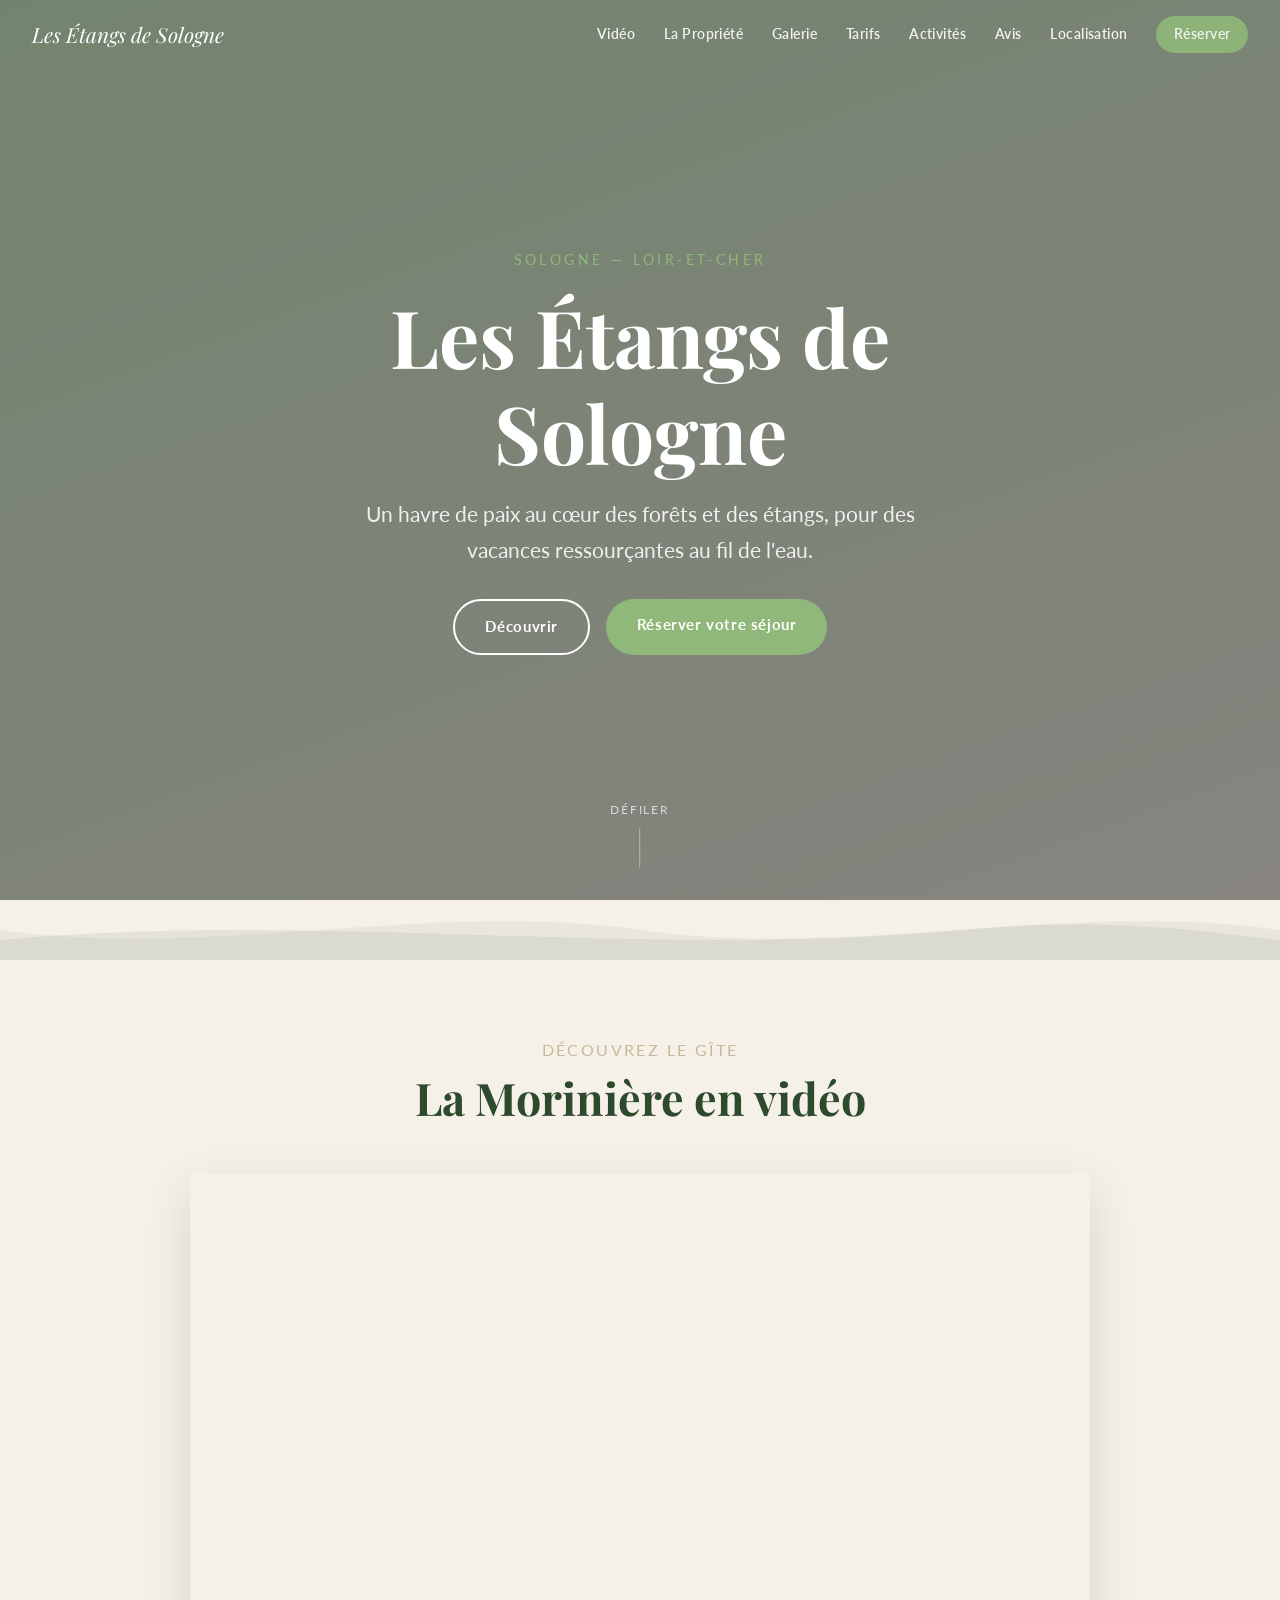
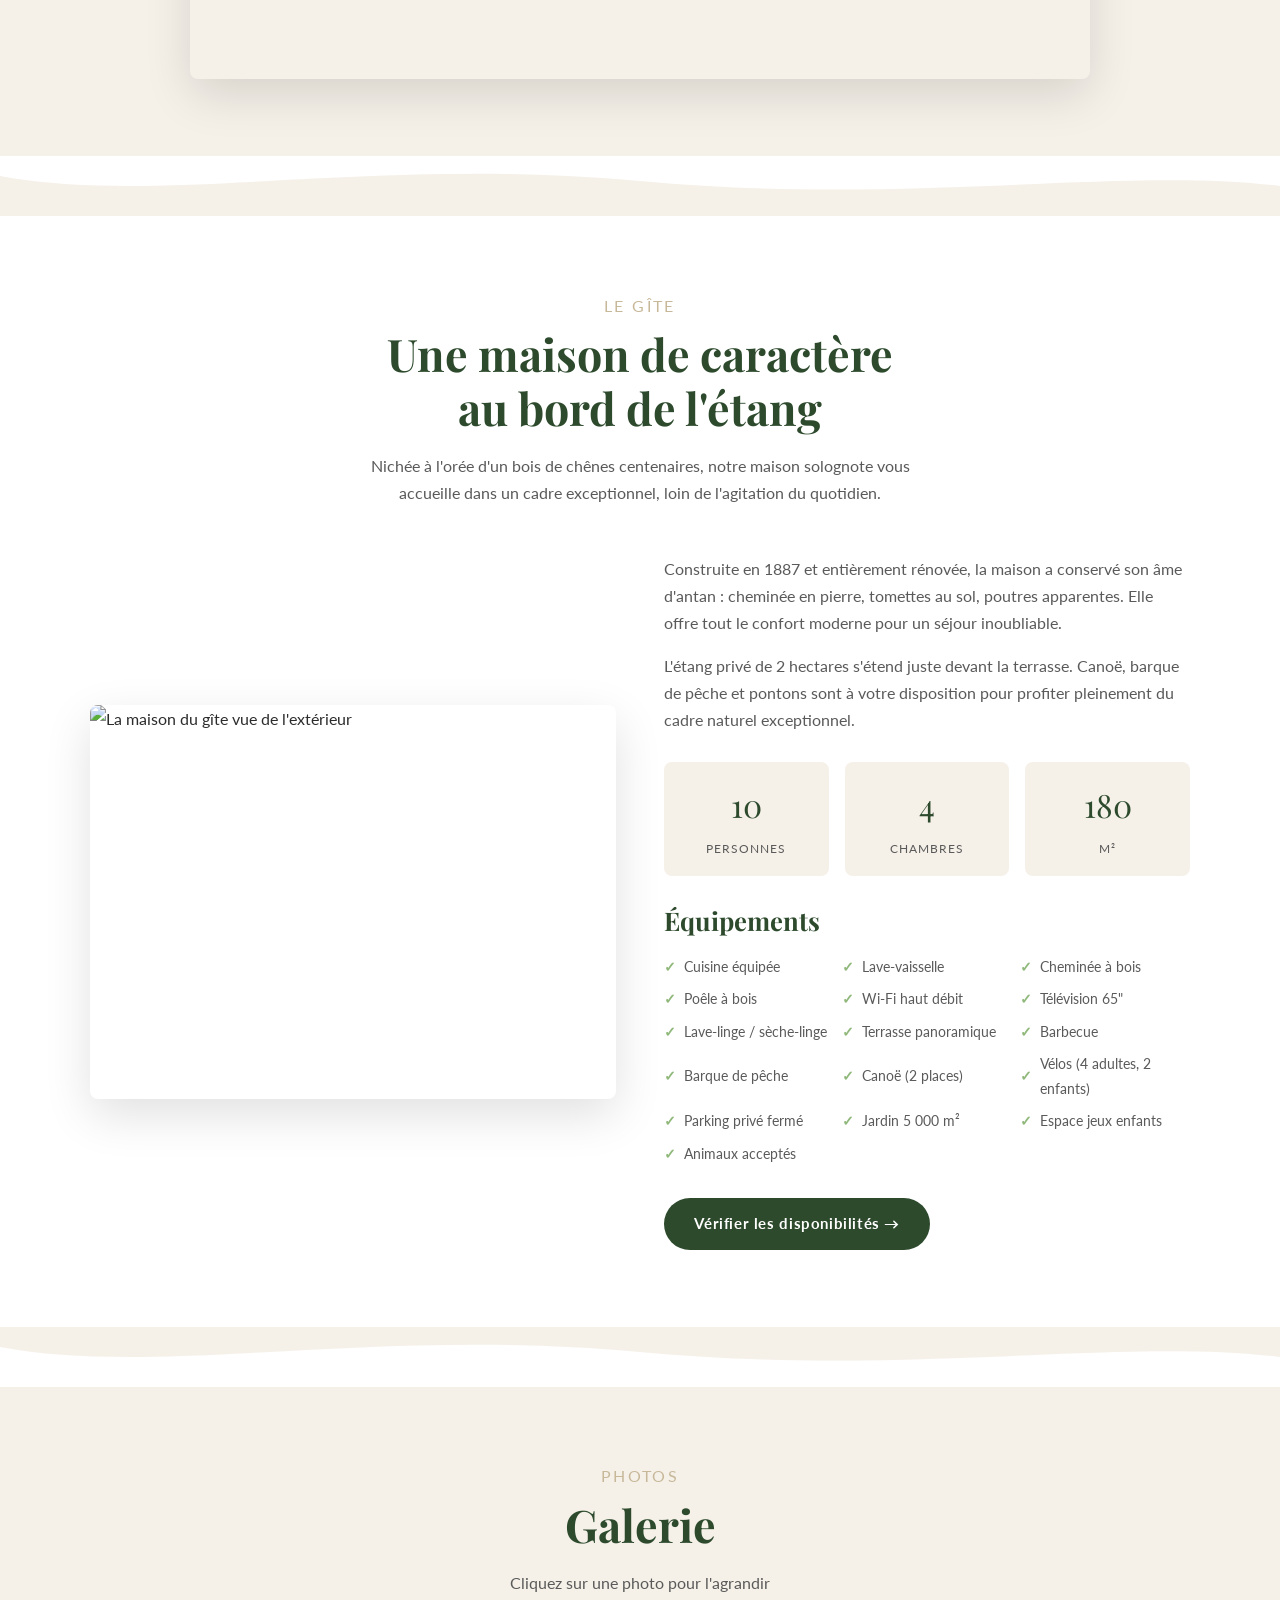
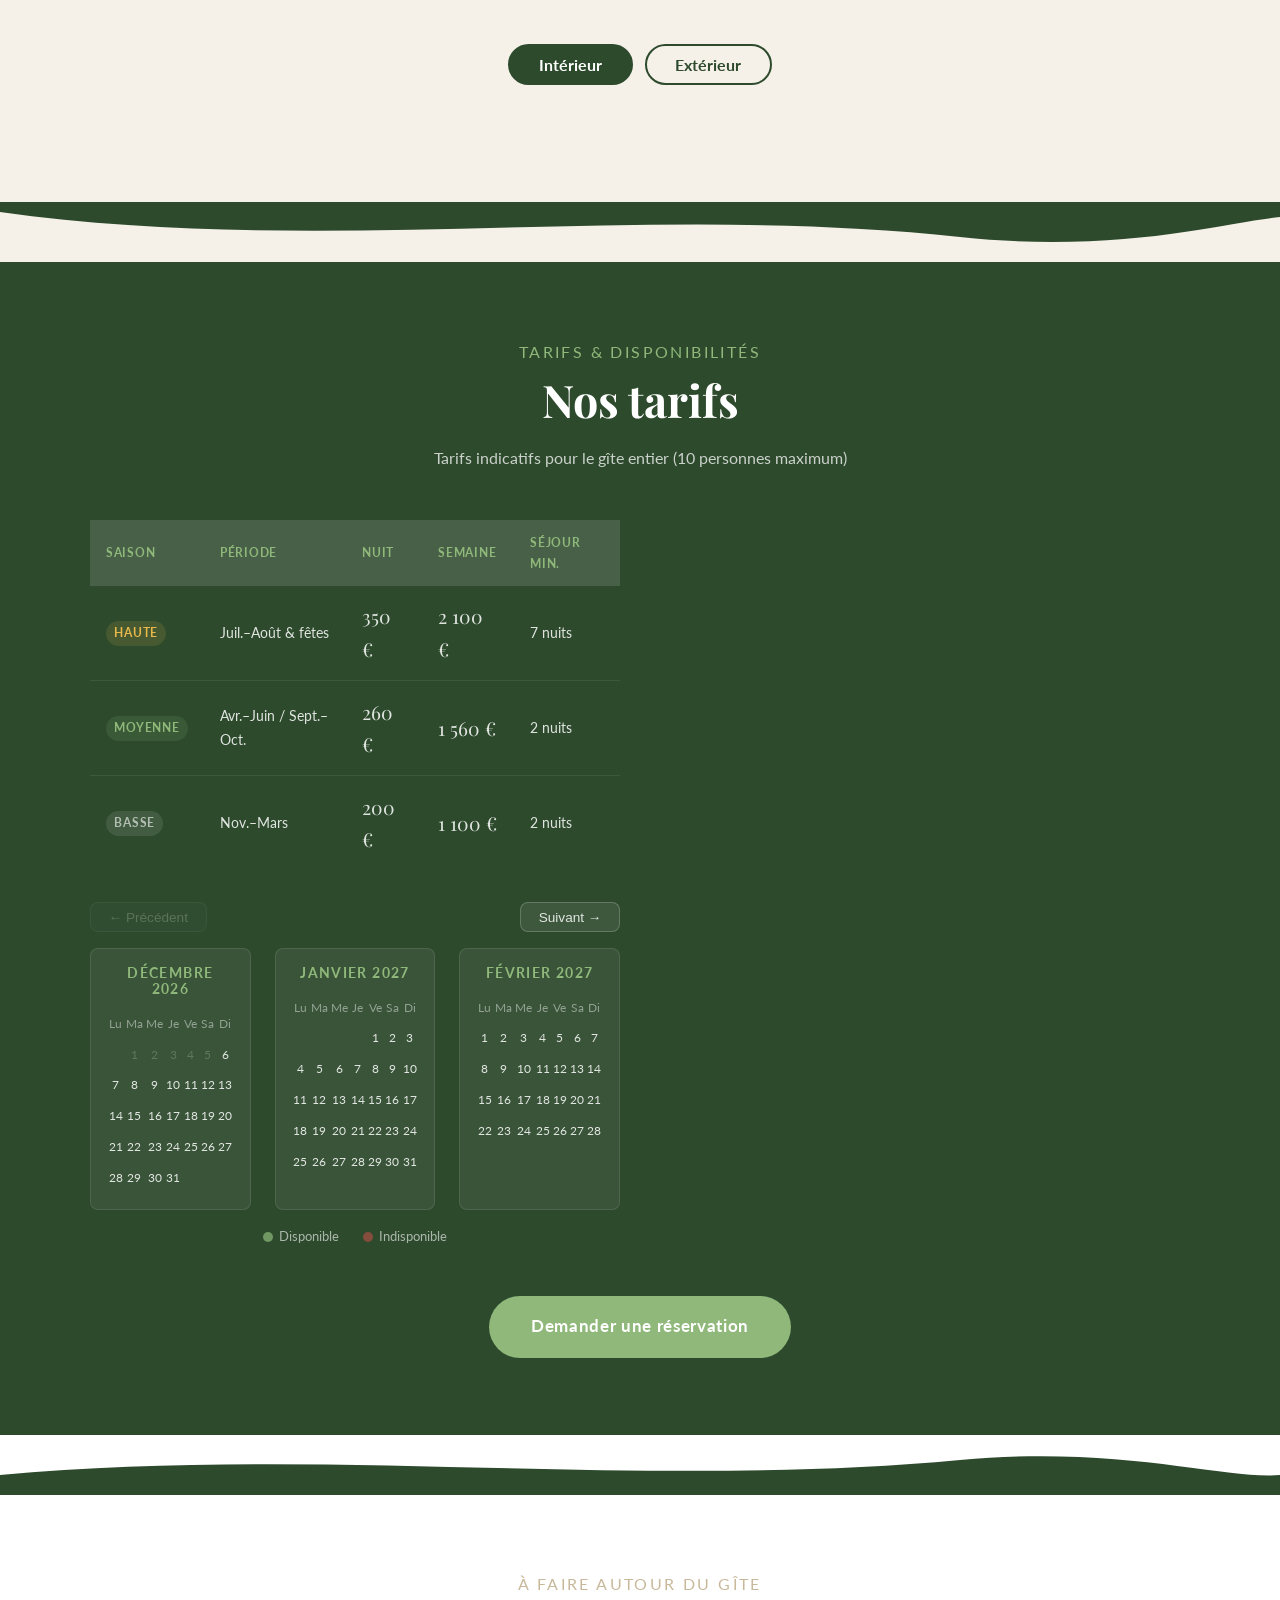
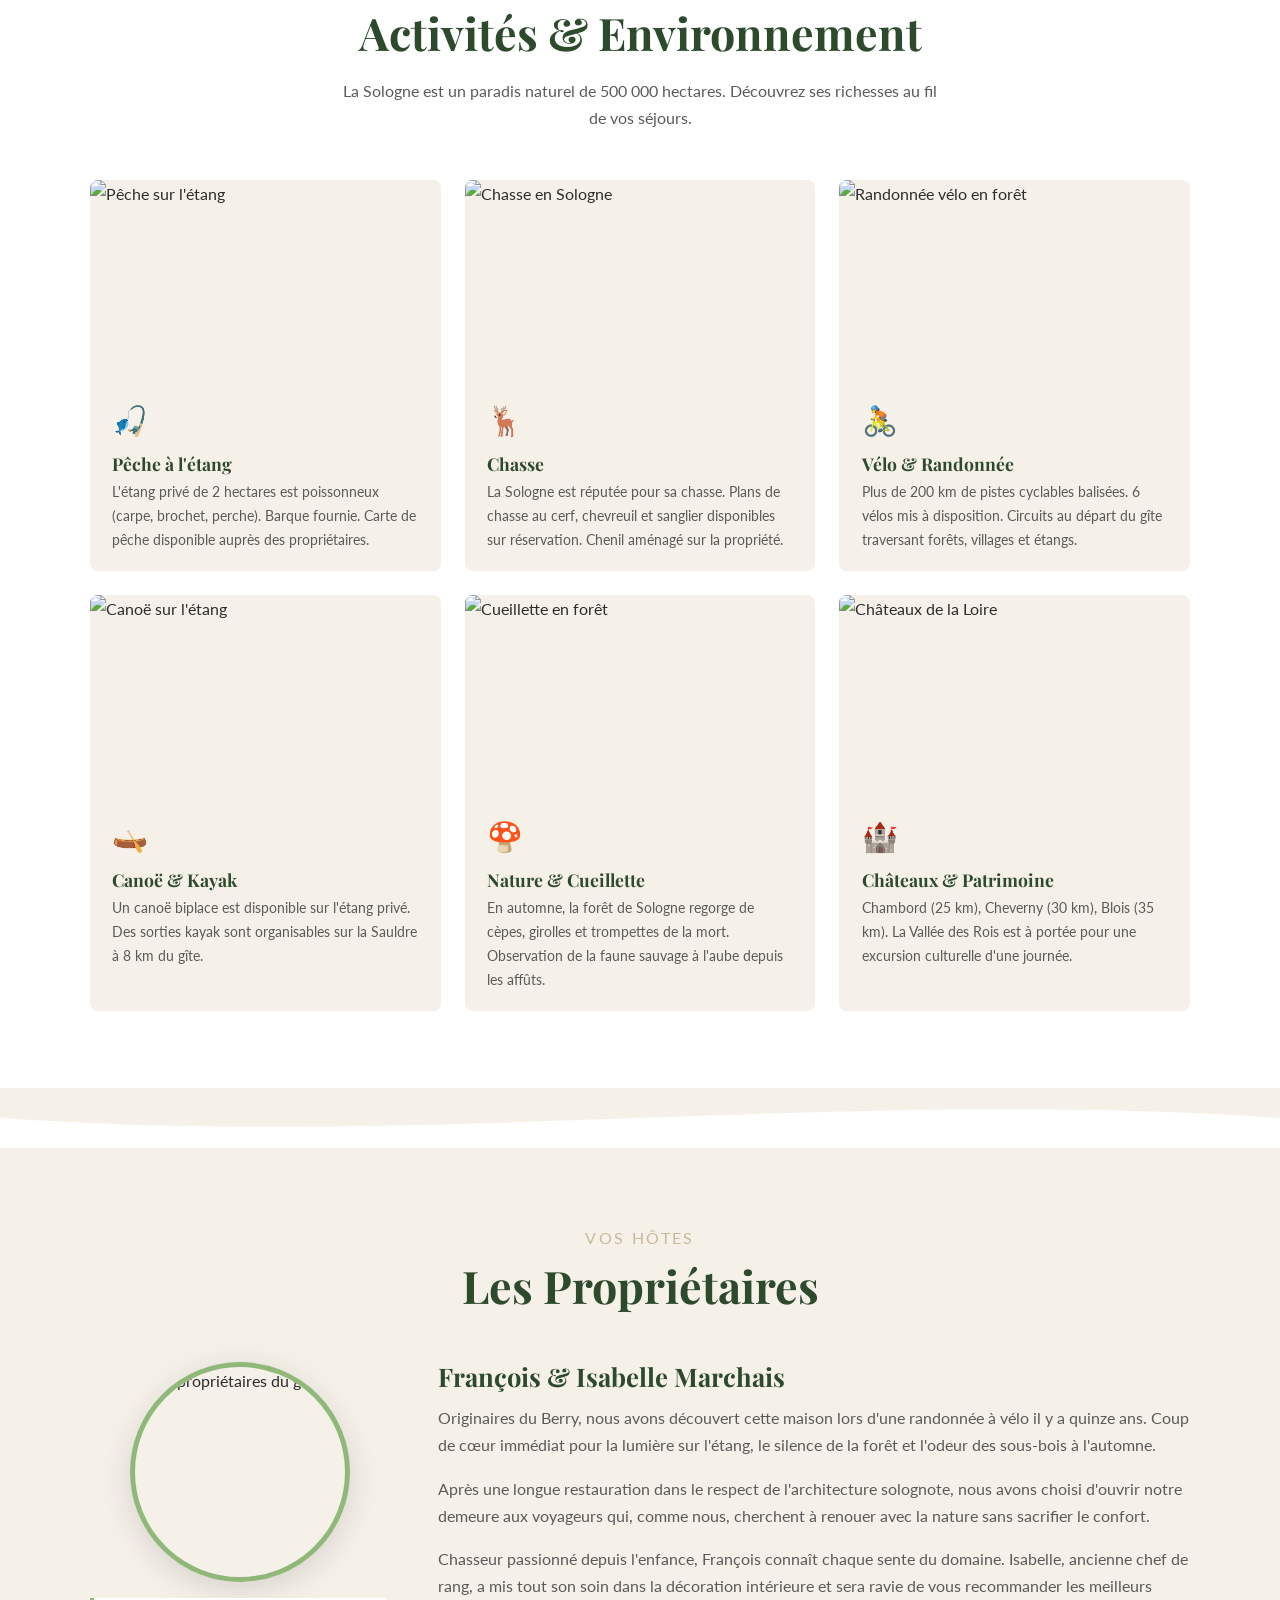
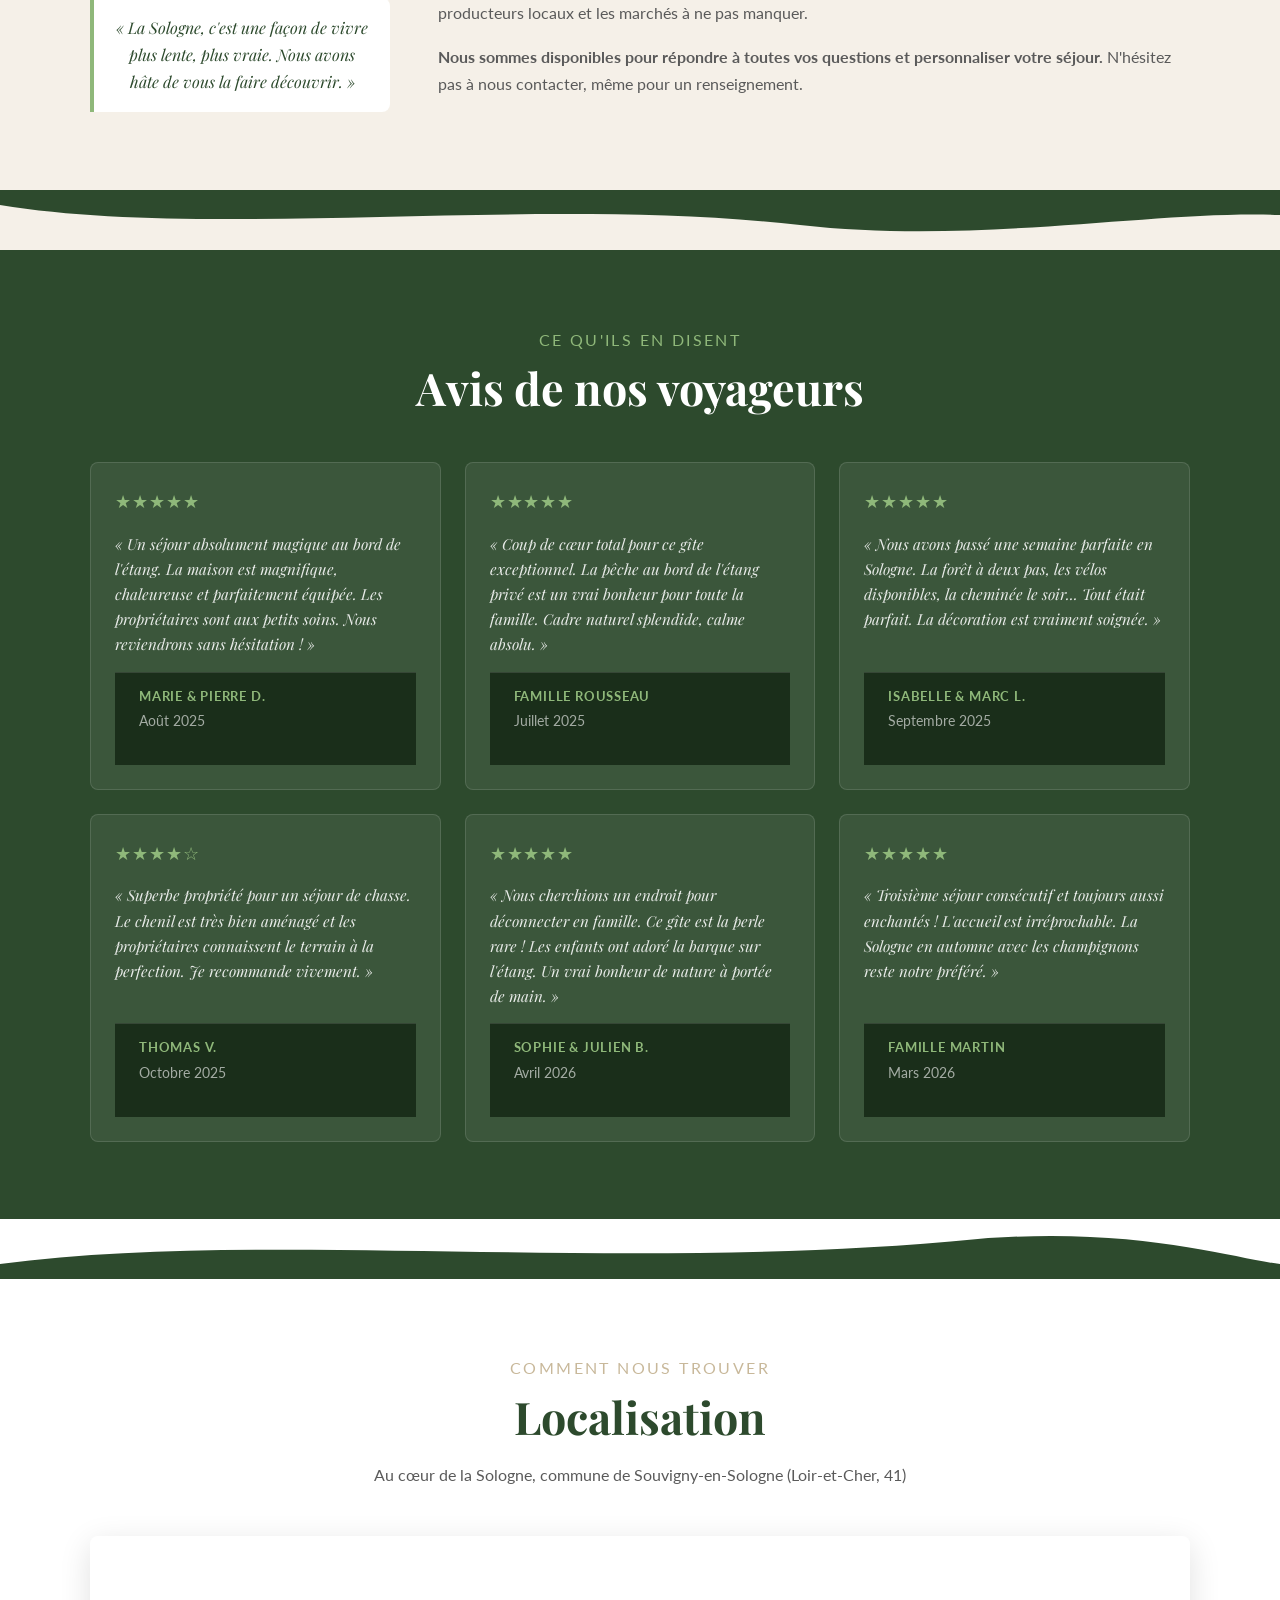
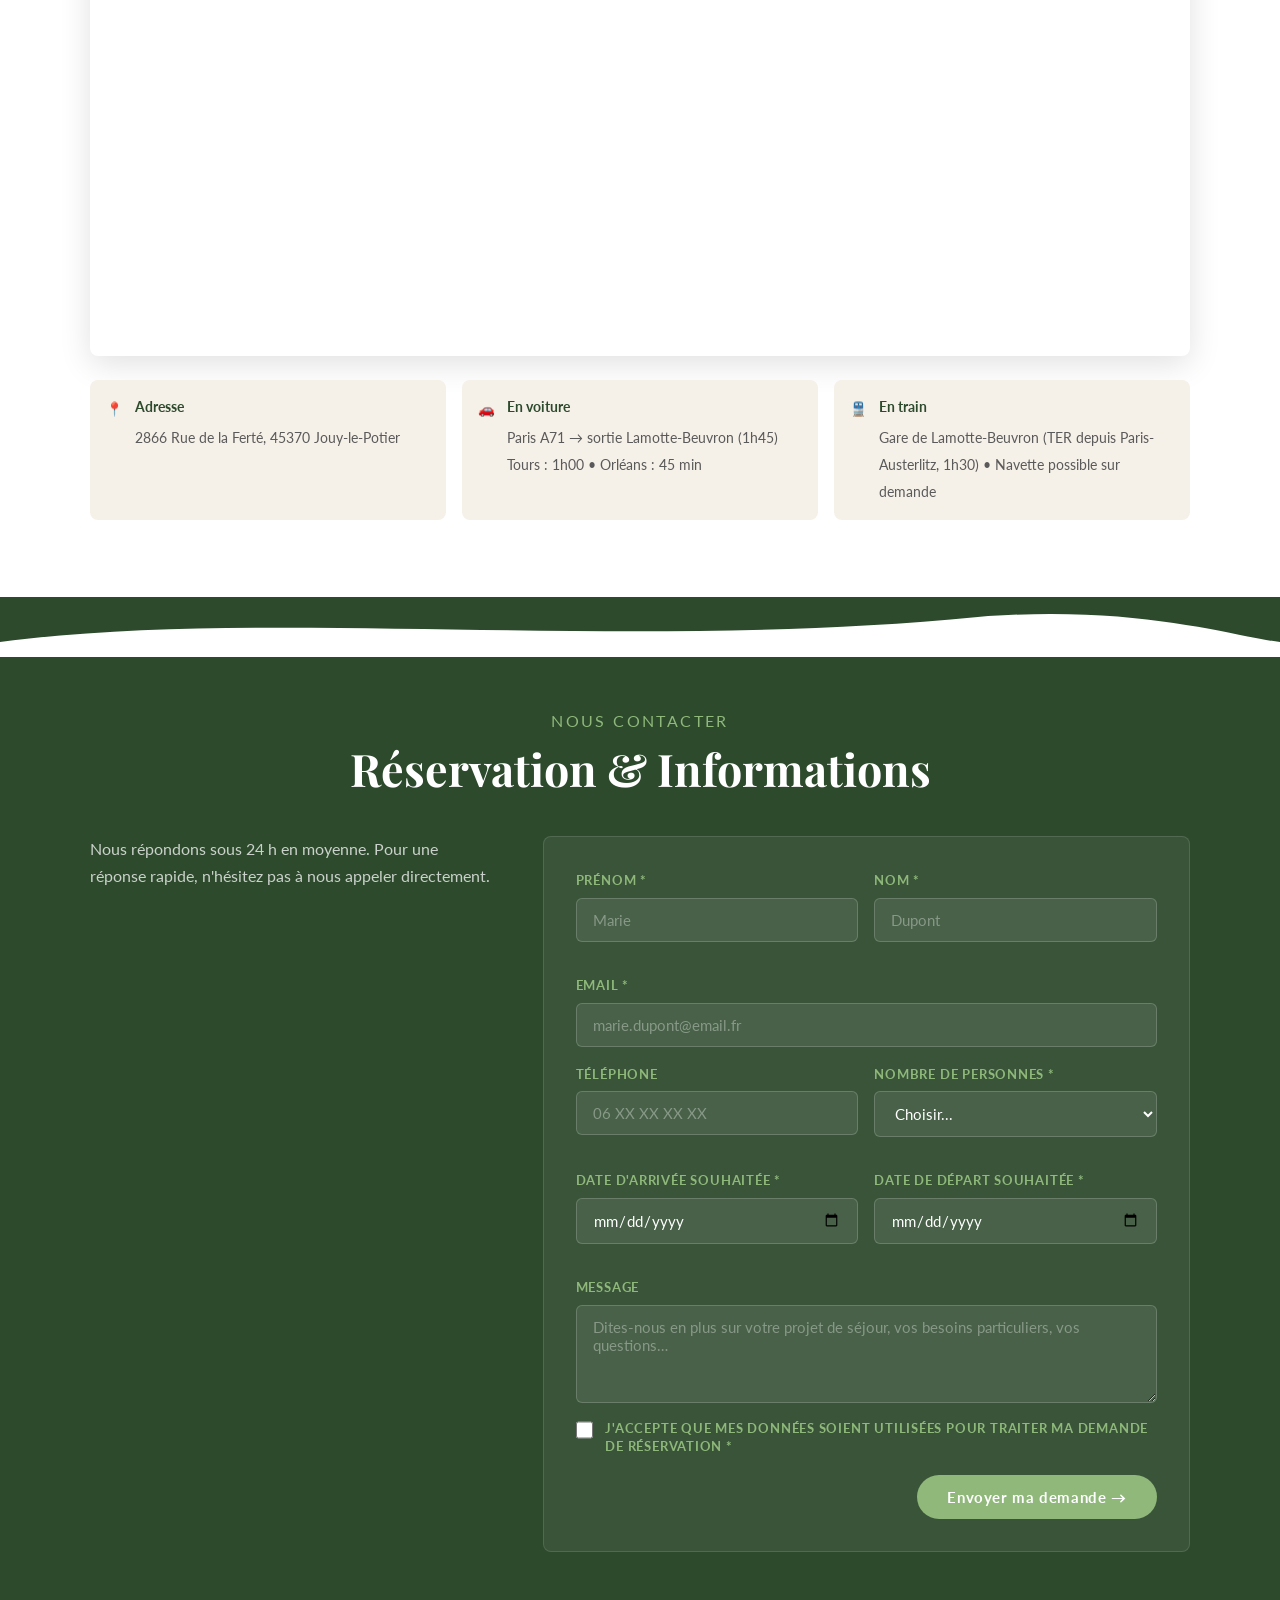
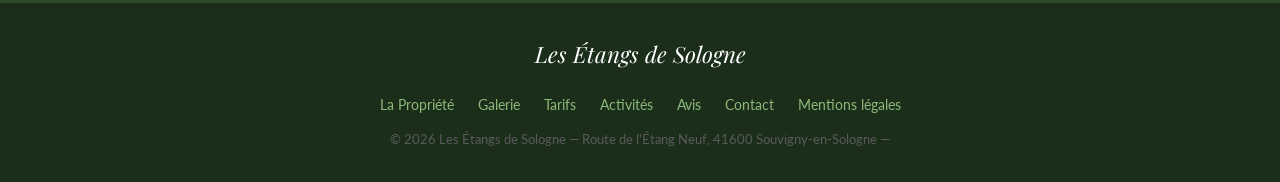
==== commit bfa379e7: "Vidéo : section YouTube embarquée entre Hero et La Propriété - Iframe YouTube (WfPM-Vqz68k) 16:9 res" ====
--- a/index.html
+++ b/index.html
@@ -25,6 +25,7 @@
     <a href="#" class="nav-logo" id="cms-nom-gite" aria-label="Accueil">Les Étangs de Sologne</a>
 
     <div class="nav-links" id="nav-links">
+      <a href="#video">Vidéo</a>
       <a href="#propriete">La Propriété</a>
       <a href="#galerie">Galerie</a>
       <a href="#tarifs">Tarifs</a>
@@ -57,13 +58,40 @@
     <div class="hero-scroll" aria-hidden="true">Défiler</div>
   </section>
 
-  <!-- Vague hero → propriété -->
-  <div class="wave-separator" style="background:#fff" aria-hidden="true">
+  <!-- Vague hero → vidéo -->
+  <div class="wave-separator" style="background:#F5F0E8" aria-hidden="true">
     <svg viewBox="0 0 1440 60" preserveAspectRatio="none" xmlns="http://www.w3.org/2000/svg">
       <path d="M0,30 C240,60 480,0 720,30 C960,60 1200,0 1440,30 L1440,60 L0,60 Z"
             fill="#2D4A2D" opacity="0.06"/>
       <path d="M0,40 C360,10 720,60 1080,30 C1260,15 1380,35 1440,40 L1440,60 L0,60 Z"
             fill="#2D4A2D" opacity="0.08"/>
+    </svg>
+  </div>
+
+  <!-- ===================== VIDÉO ===================== -->
+  <section id="video" aria-labelledby="video-titre">
+    <div class="section-inner">
+      <div class="section-header fade-in">
+        <p class="section-subtitle">Découvrez le gîte</p>
+        <h2 id="video-titre">La Morinière en vidéo</h2>
+      </div>
+
+      <div class="video-wrapper fade-in fade-in-delay-1">
+        <iframe
+          src="https://www.youtube.com/embed/WfPM-Vqz68k?autoplay=0&rel=0&modestbranding=1"
+          title="Présentation du Gîte de la Morinière en Sologne"
+          allow="accelerometer; autoplay; clipboard-write; encrypted-media; gyroscope; picture-in-picture"
+          allowfullscreen
+        ></iframe>
+      </div>
+    </div>
+  </section>
+
+  <!-- Vague vidéo → propriété -->
+  <div class="wave-separator" style="background:#fff" aria-hidden="true">
+    <svg viewBox="0 0 1440 60" preserveAspectRatio="none" xmlns="http://www.w3.org/2000/svg">
+      <path d="M0,20 C180,50 420,0 720,25 C1020,50 1260,10 1440,30 L1440,60 L0,60 Z"
+            fill="#F5F0E8"/>
     </svg>
   </div>
 
--- a/css/style.css
+++ b/css/style.css
@@ -314,6 +314,29 @@
   height: 40px;
   background: var(--blanc);
   opacity: 0.6;
+}
+
+/* ---------- SECTION VIDÉO ---------- */
+#video {
+  background: var(--lin);
+  padding: var(--section-pad) 1.5rem;
+}
+
+.video-wrapper {
+  width: 100%;
+  max-width: 900px;
+  margin: 2rem auto 0;
+  aspect-ratio: 16 / 9;
+  border-radius: var(--radius);
+  overflow: hidden;
+  box-shadow: 0 16px 48px rgba(0,0,0,0.12);
+}
+
+.video-wrapper iframe {
+  width: 100%;
+  height: 100%;
+  border: 0;
+  display: block;
 }
 
 /* ---------- SECTION PROPRIÉTÉ ---------- */
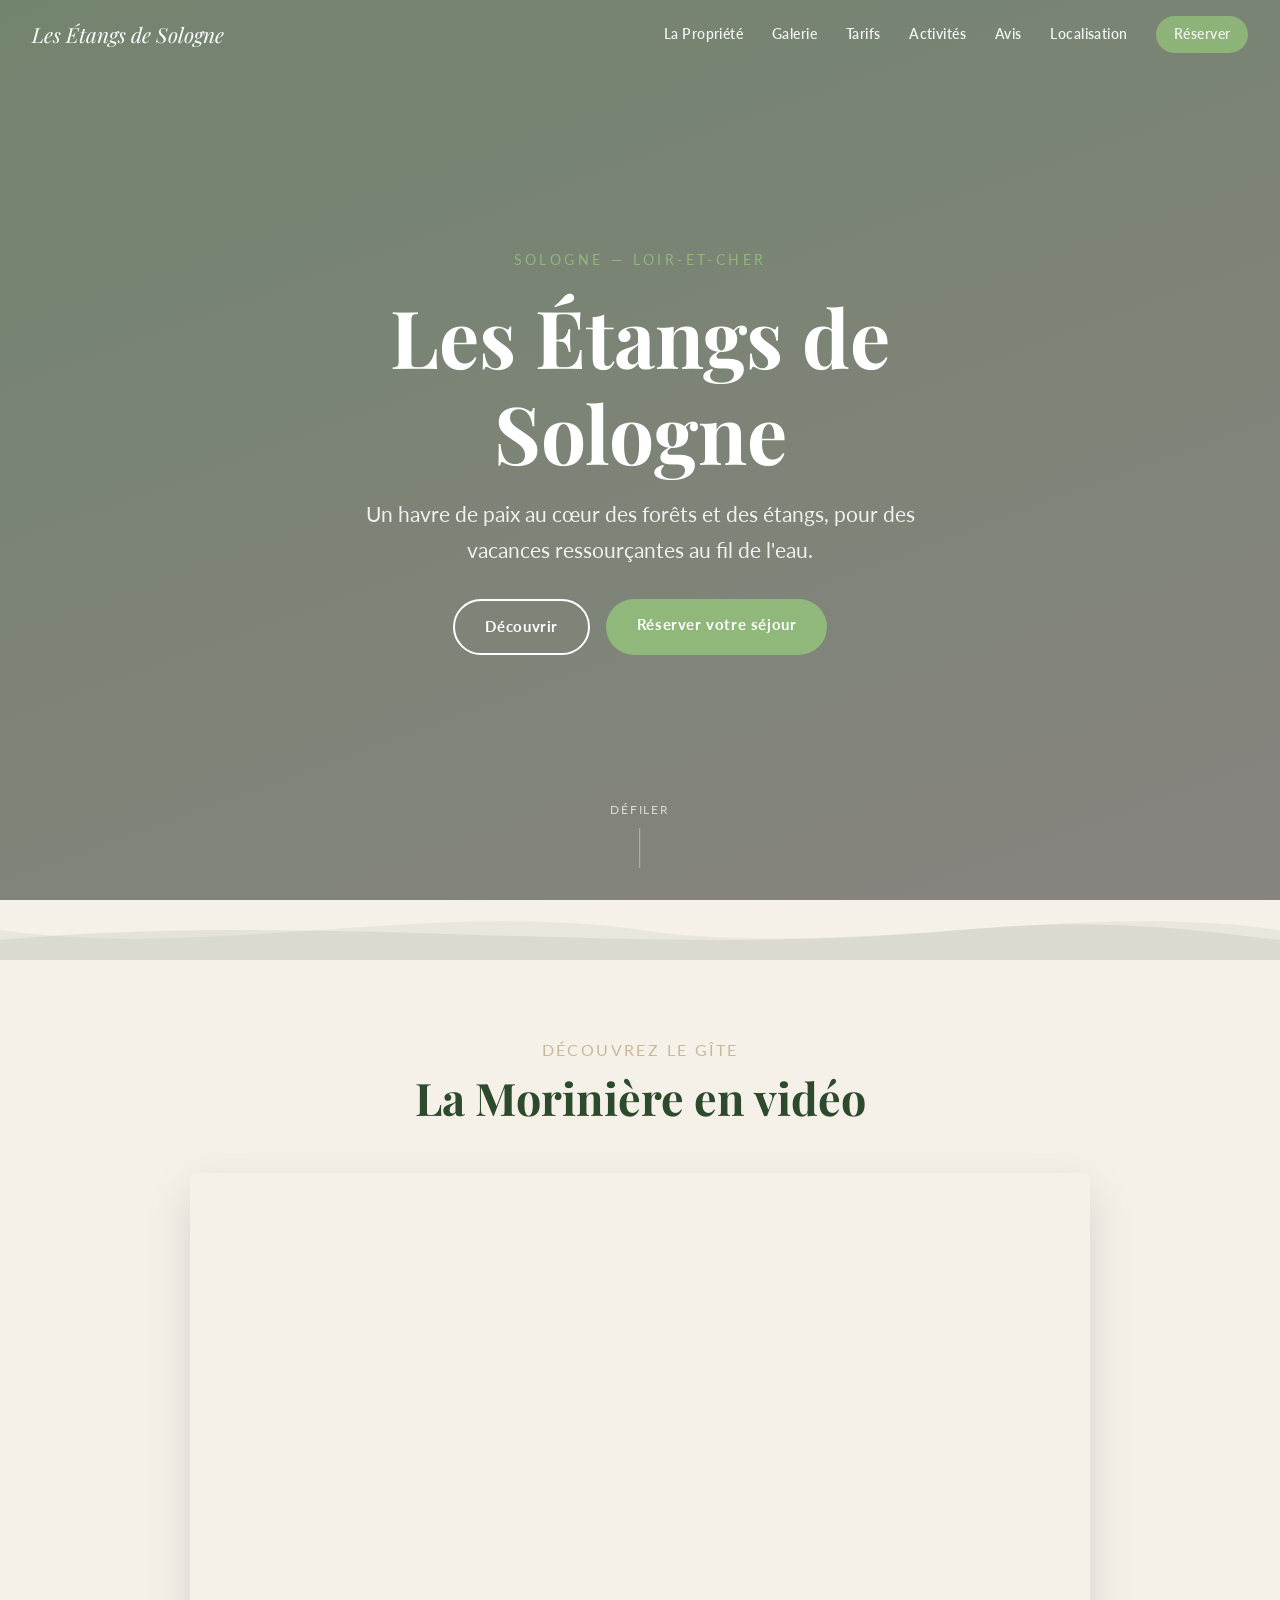
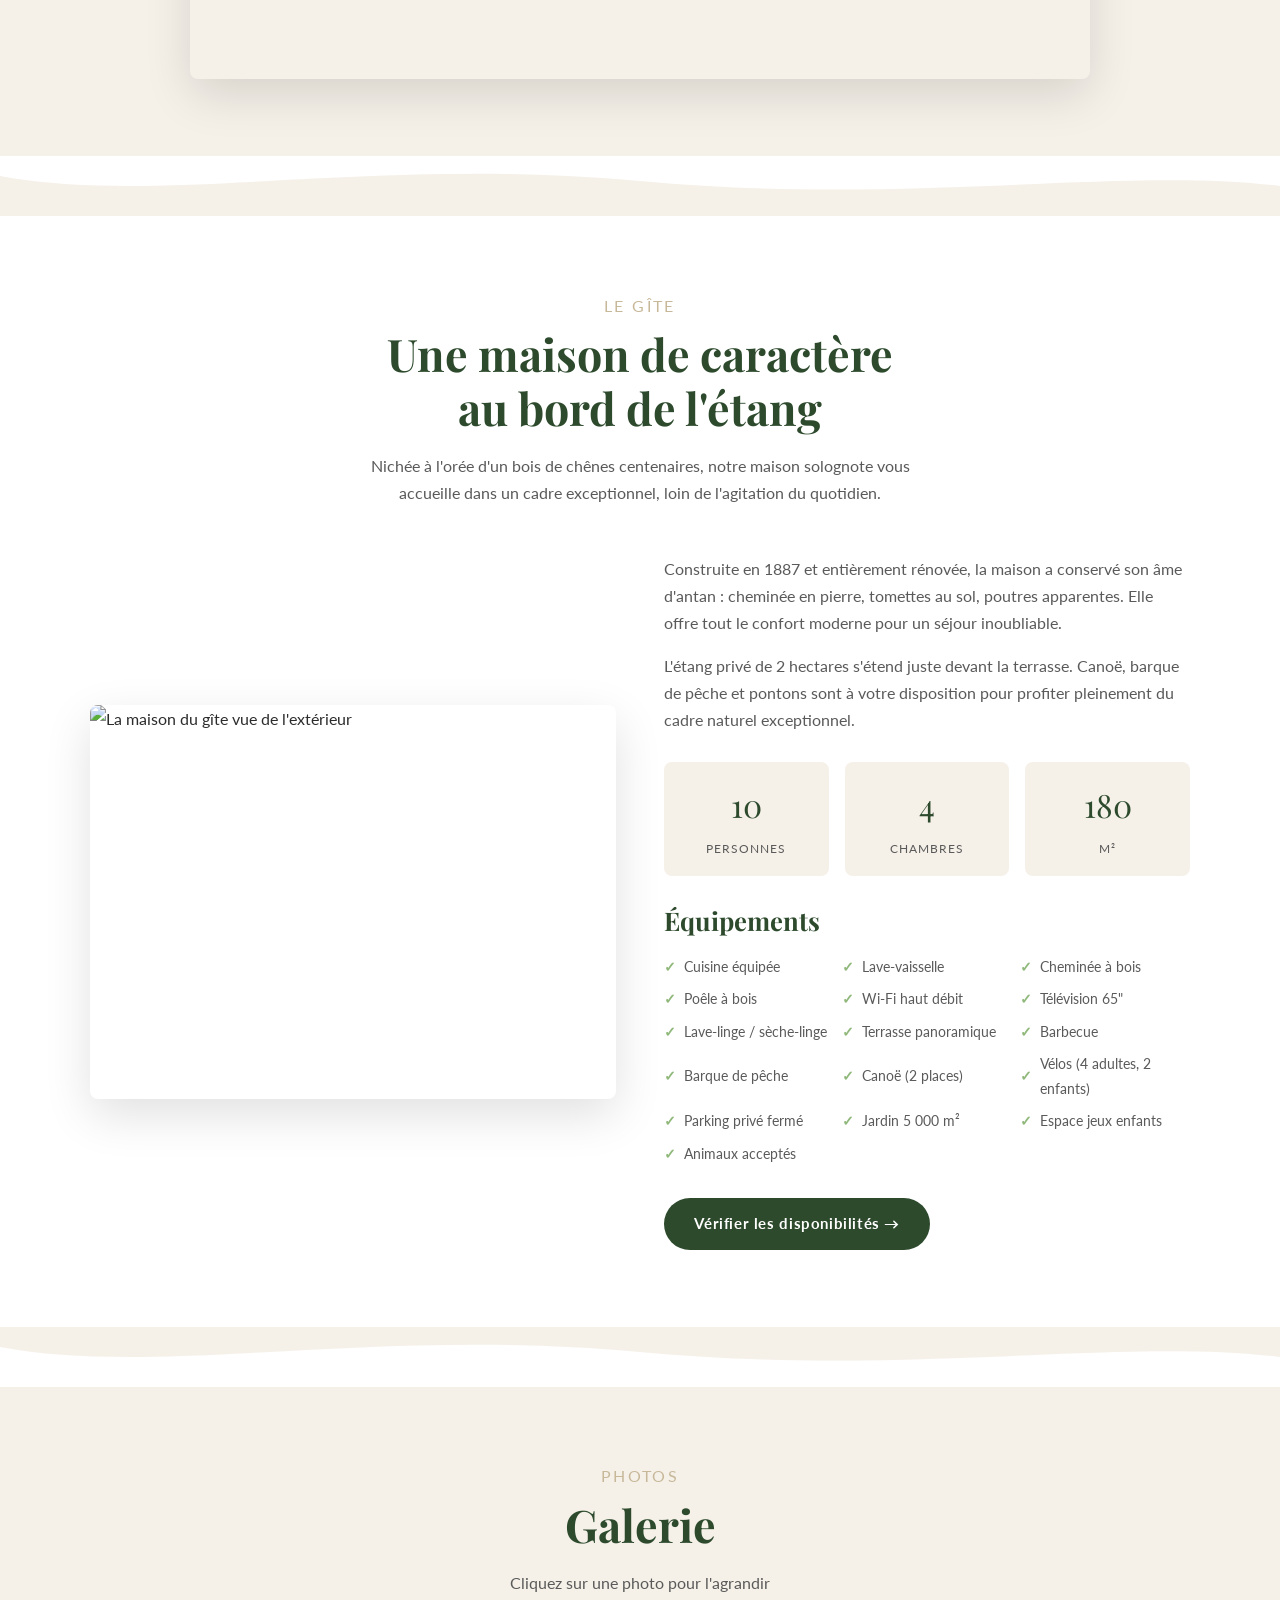
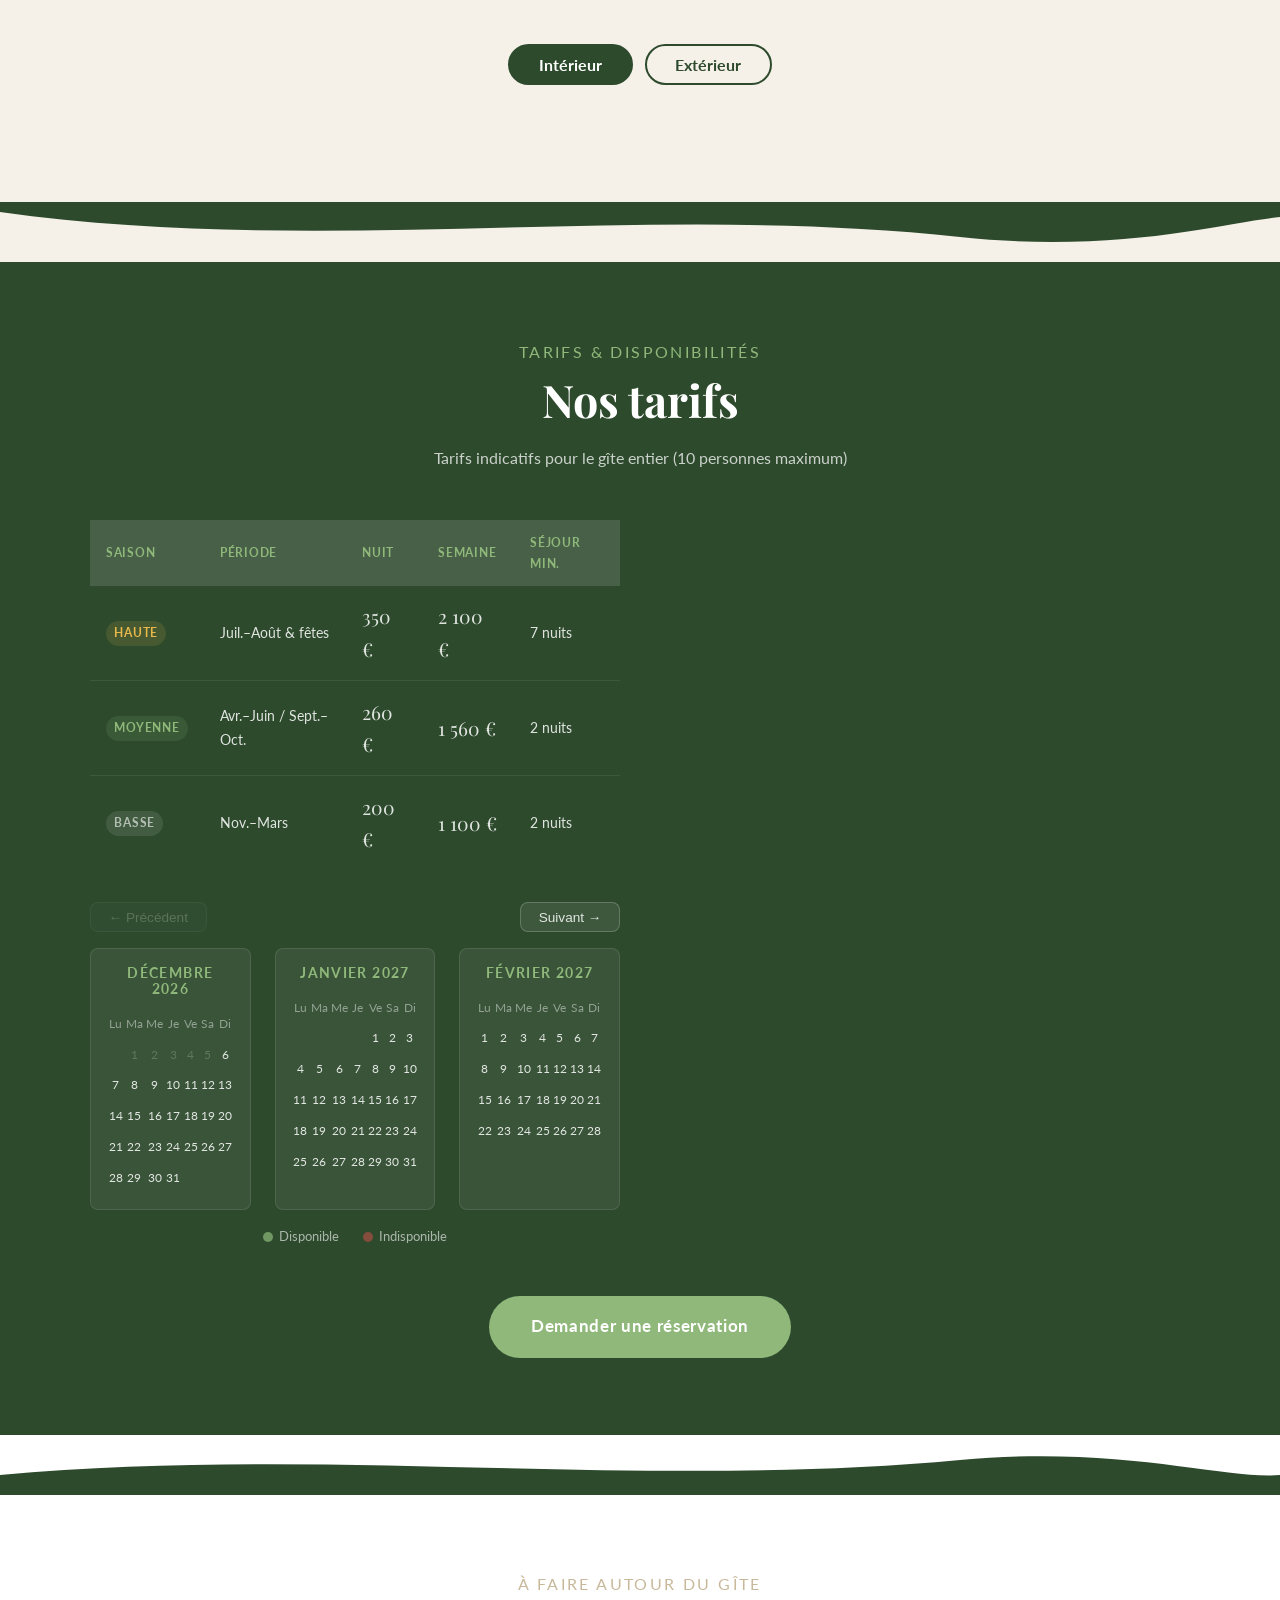
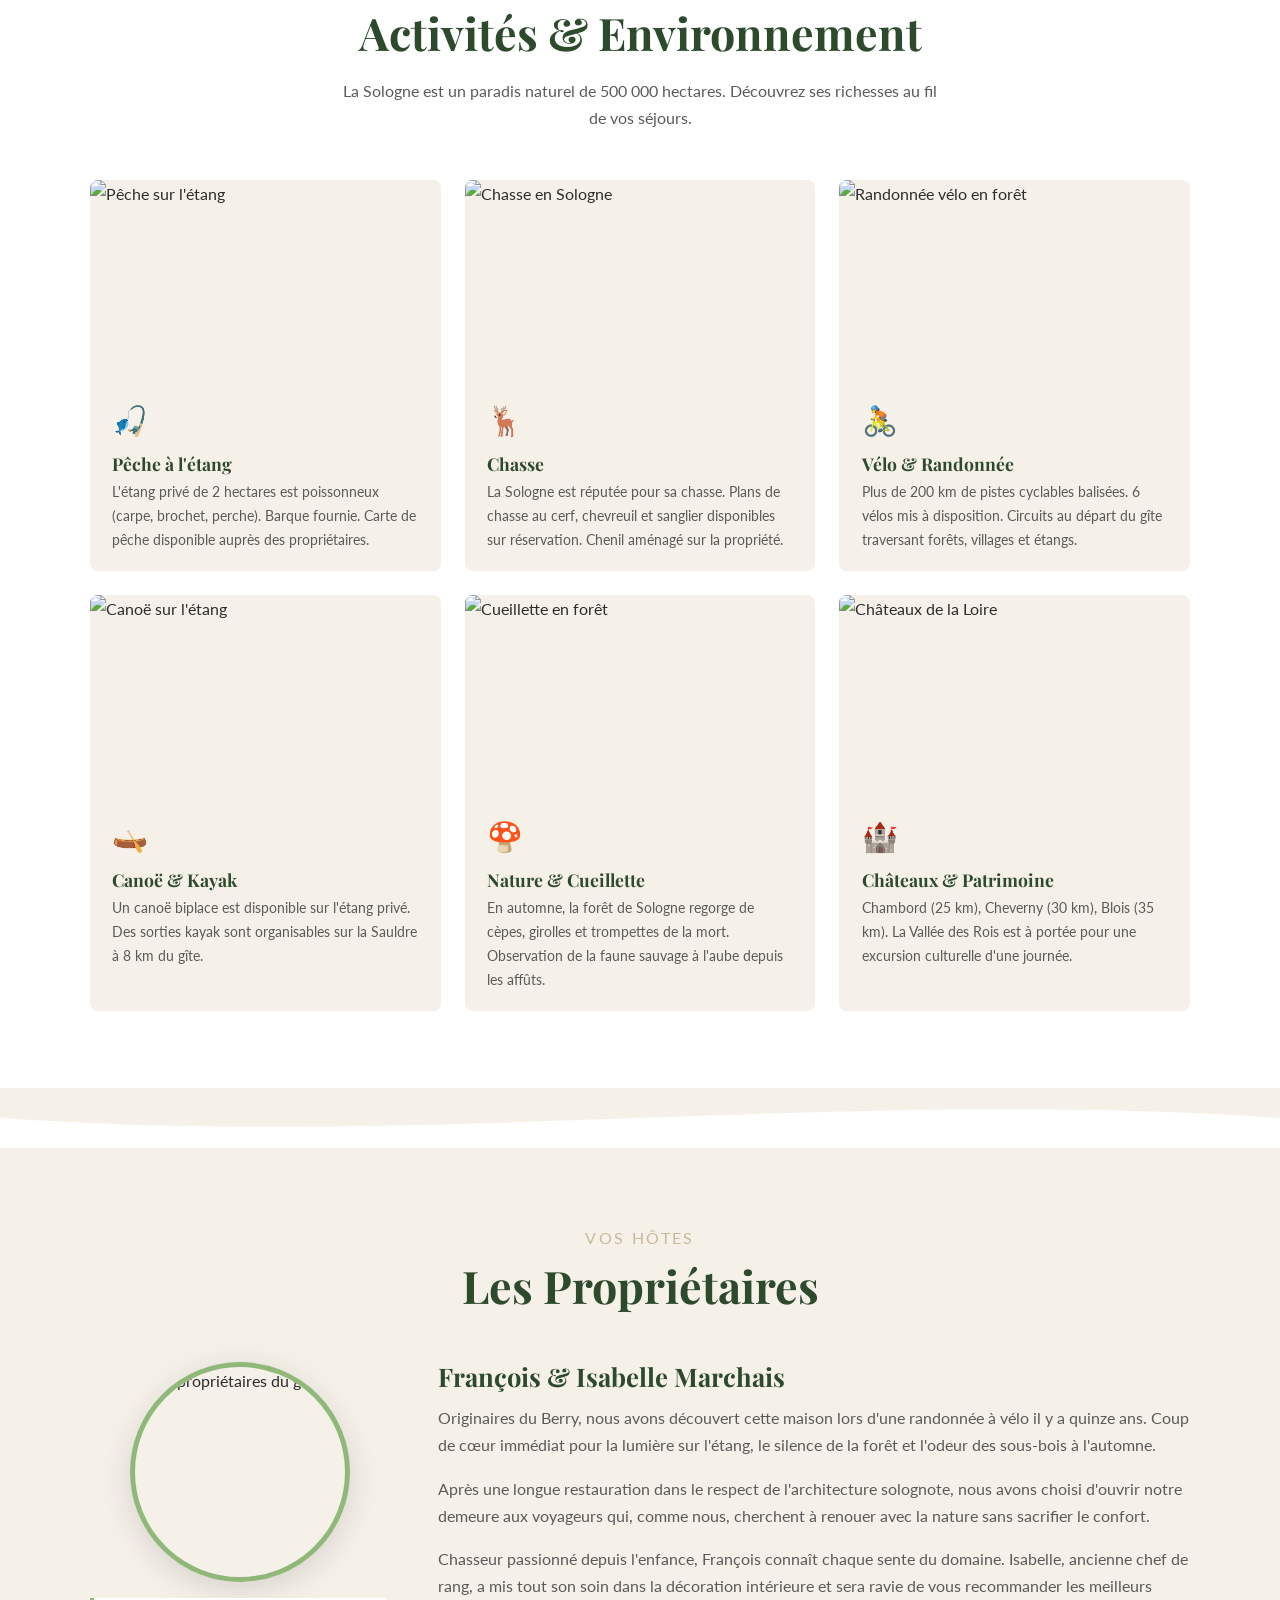
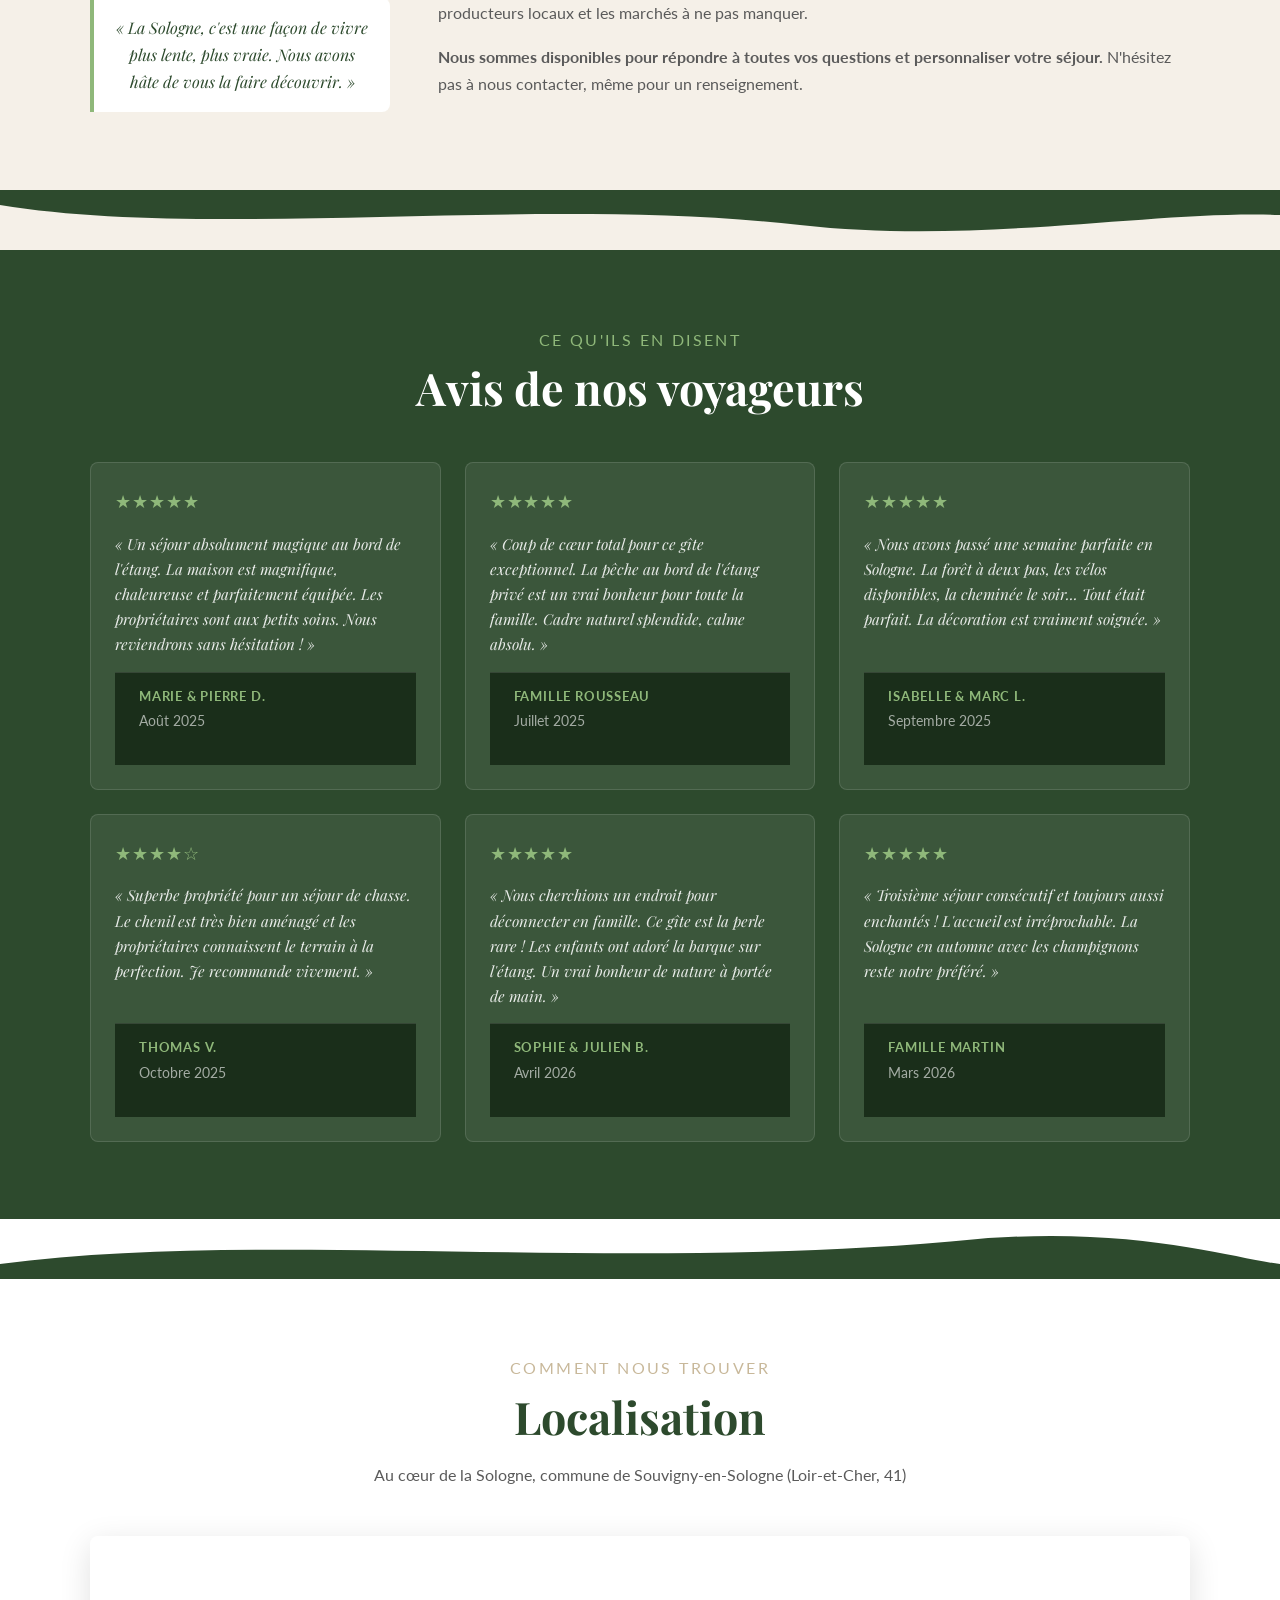
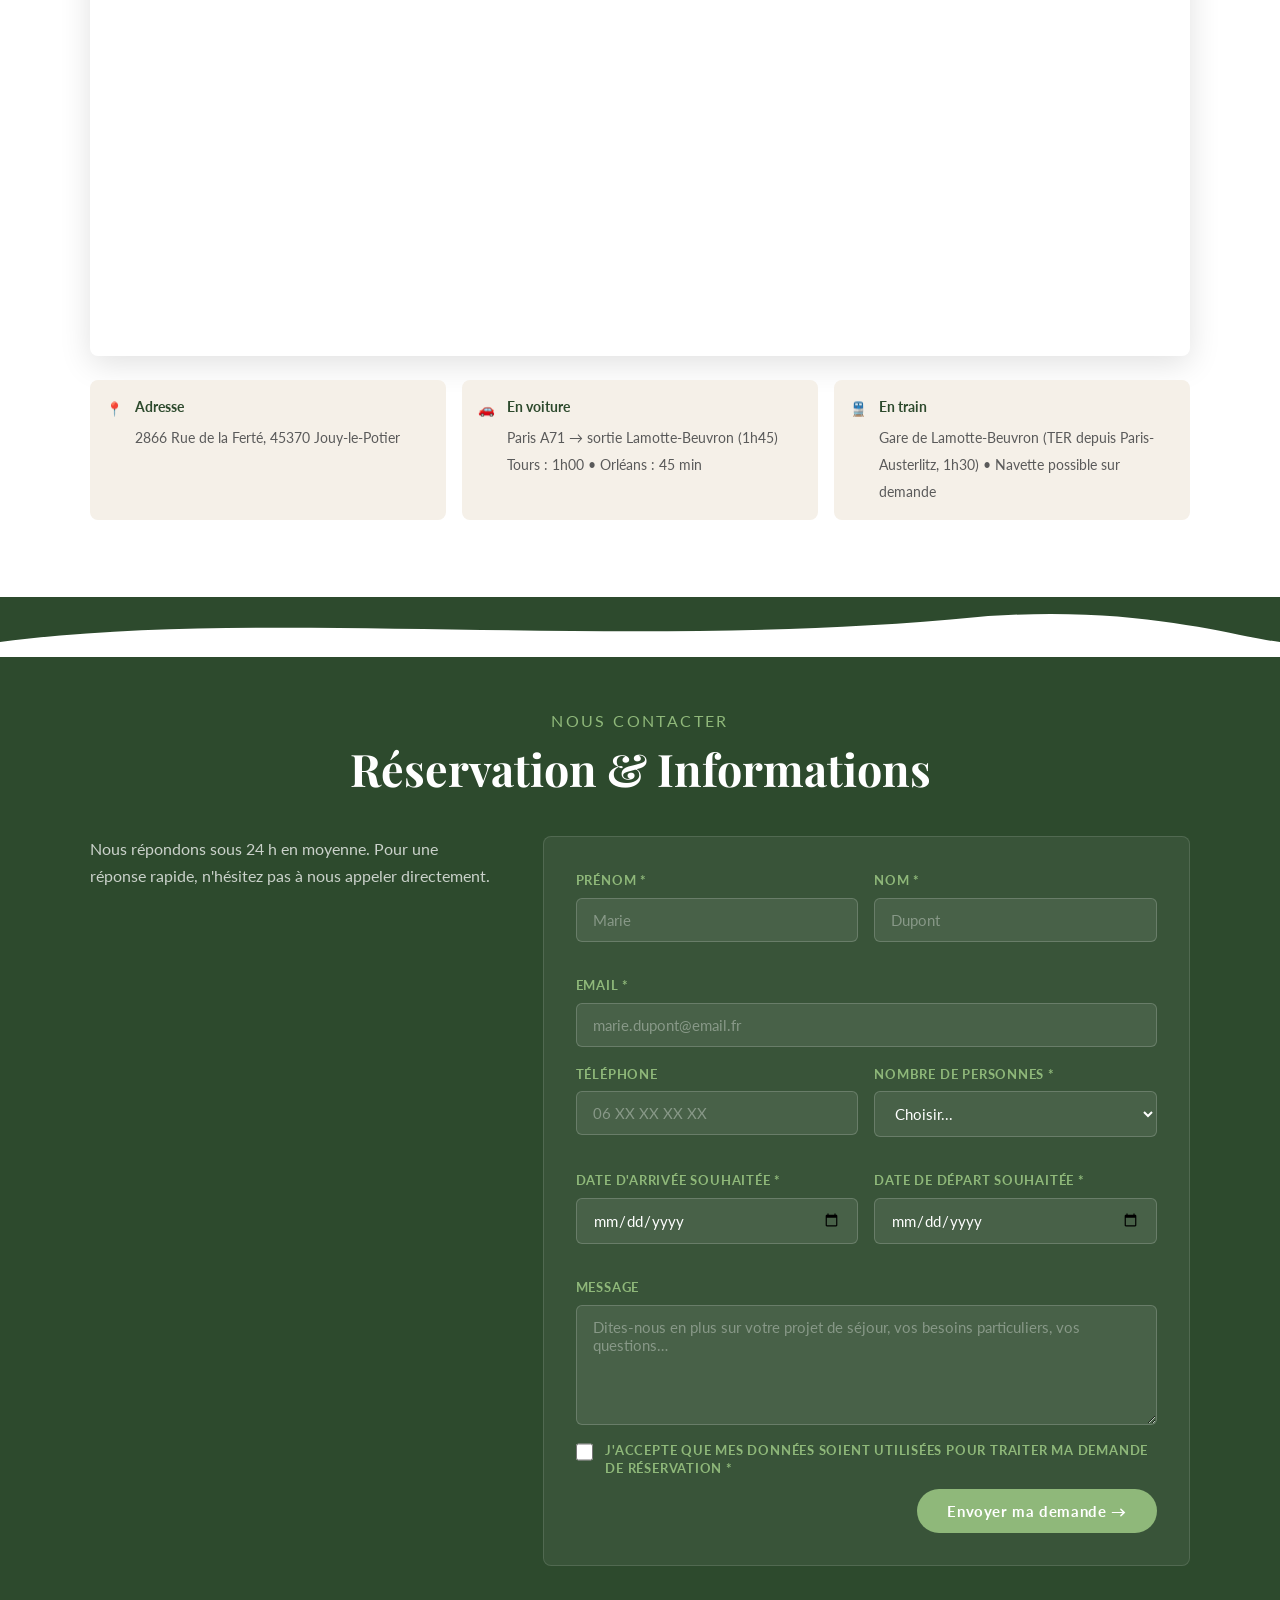
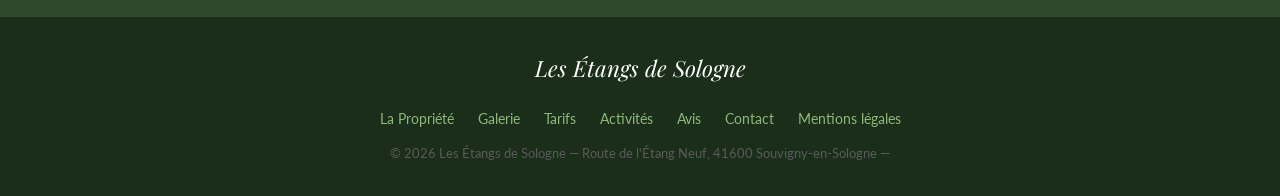
==== commit 08a8b612: "Navbar : suppression du lien Vidéo Co-Authored-By: Claude Sonnet 4.6 <noreply@anthropic.com>" ====
--- a/index.html
+++ b/index.html
@@ -25,7 +25,6 @@
     <a href="#" class="nav-logo" id="cms-nom-gite" aria-label="Accueil">Les Étangs de Sologne</a>
 
     <div class="nav-links" id="nav-links">
-      <a href="#video">Vidéo</a>
       <a href="#propriete">La Propriété</a>
       <a href="#galerie">Galerie</a>
       <a href="#tarifs">Tarifs</a>
--- a/css/style.css
+++ b/css/style.css
@@ -1018,20 +1018,24 @@
   }
 
   .contact-form {
-    padding: 1.5rem;
+    padding: 1.25rem;
   }
 
   .form-group {
-    margin-bottom: 0.6rem;
+    margin-bottom: 0.5rem;
   }
 
   .form-row {
-    gap: 0.65rem;
-    margin-bottom: 0.6rem;
+    gap: 0.55rem;
+    margin-bottom: 0.5rem;
   }
 
   #contact textarea {
-    min-height: 80px;
+    height: 5rem; /* rows=4 rendrait ~133px ; height explicite force 80px */
+  }
+
+  #contact .form-rgpd {
+    margin-bottom: 0.75rem;
   }
 
   /* --- Colonne gauche : sticky pendant le remplissage --- */
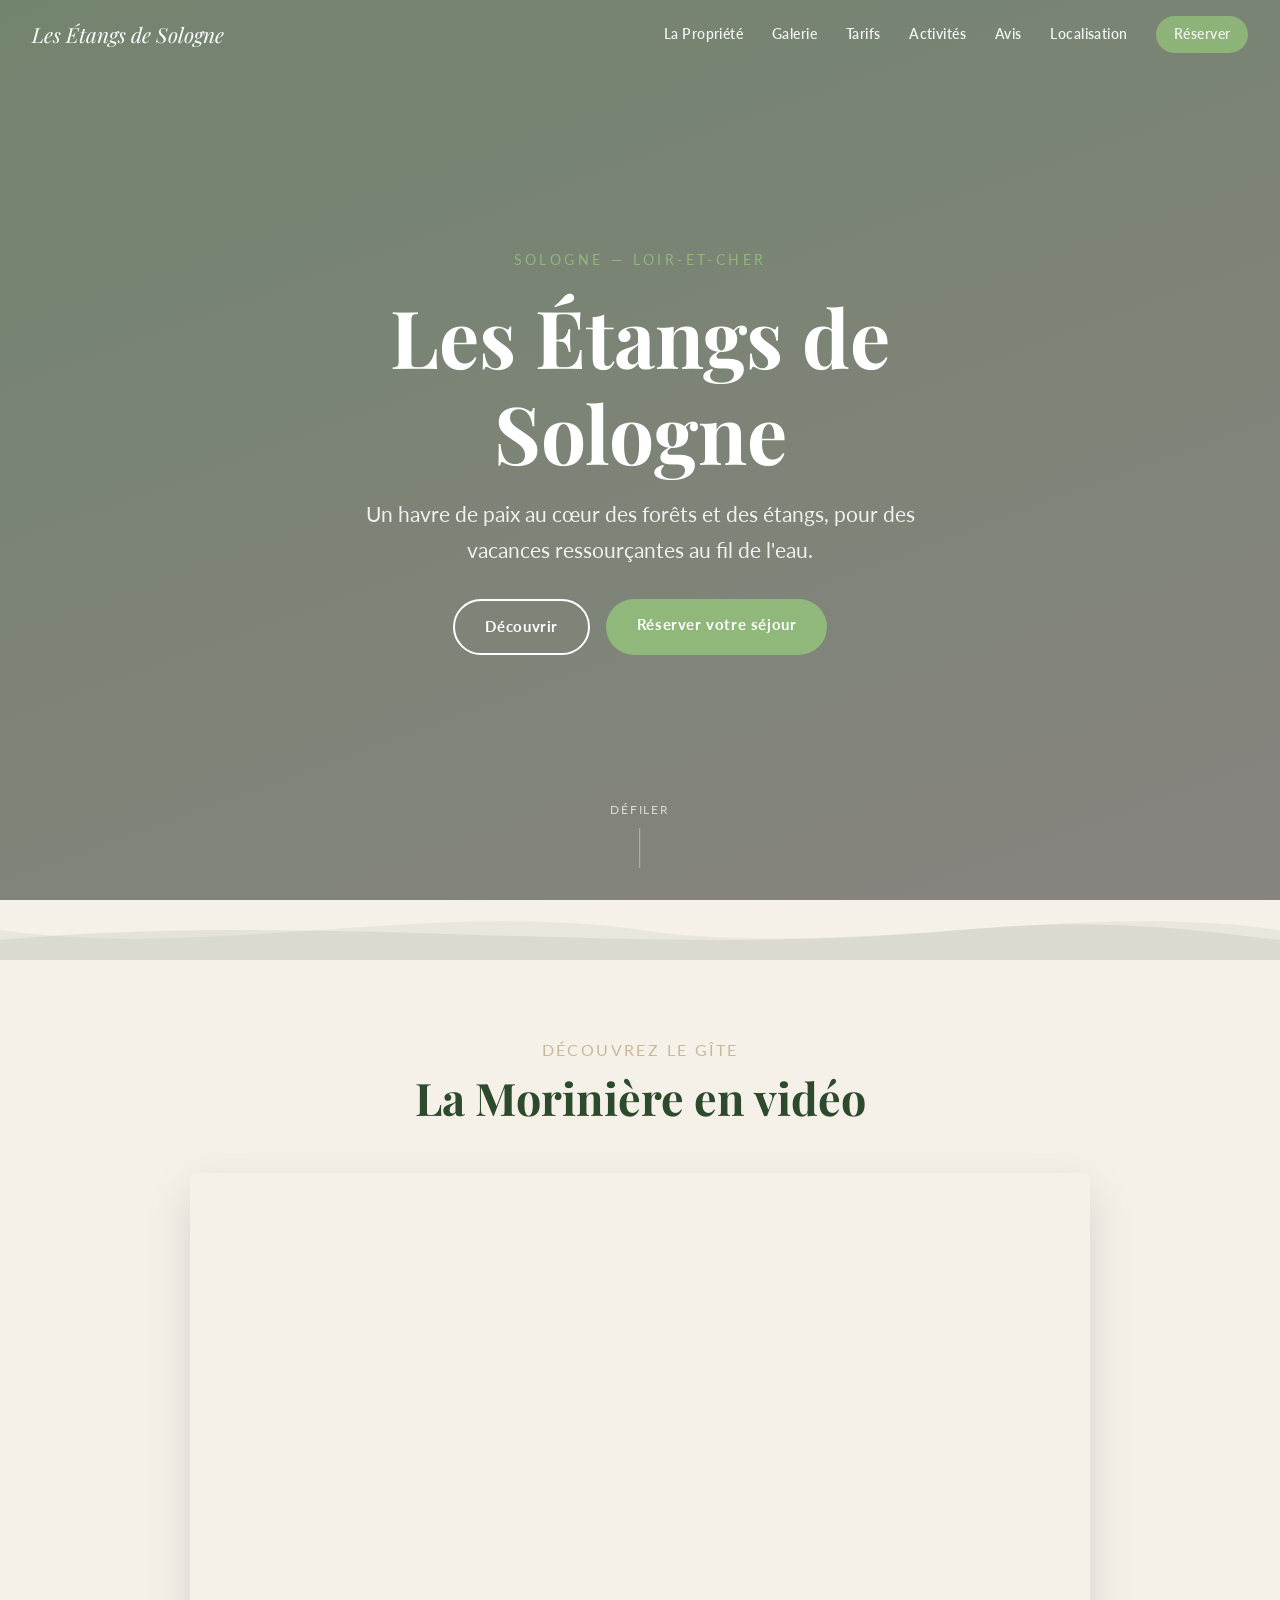
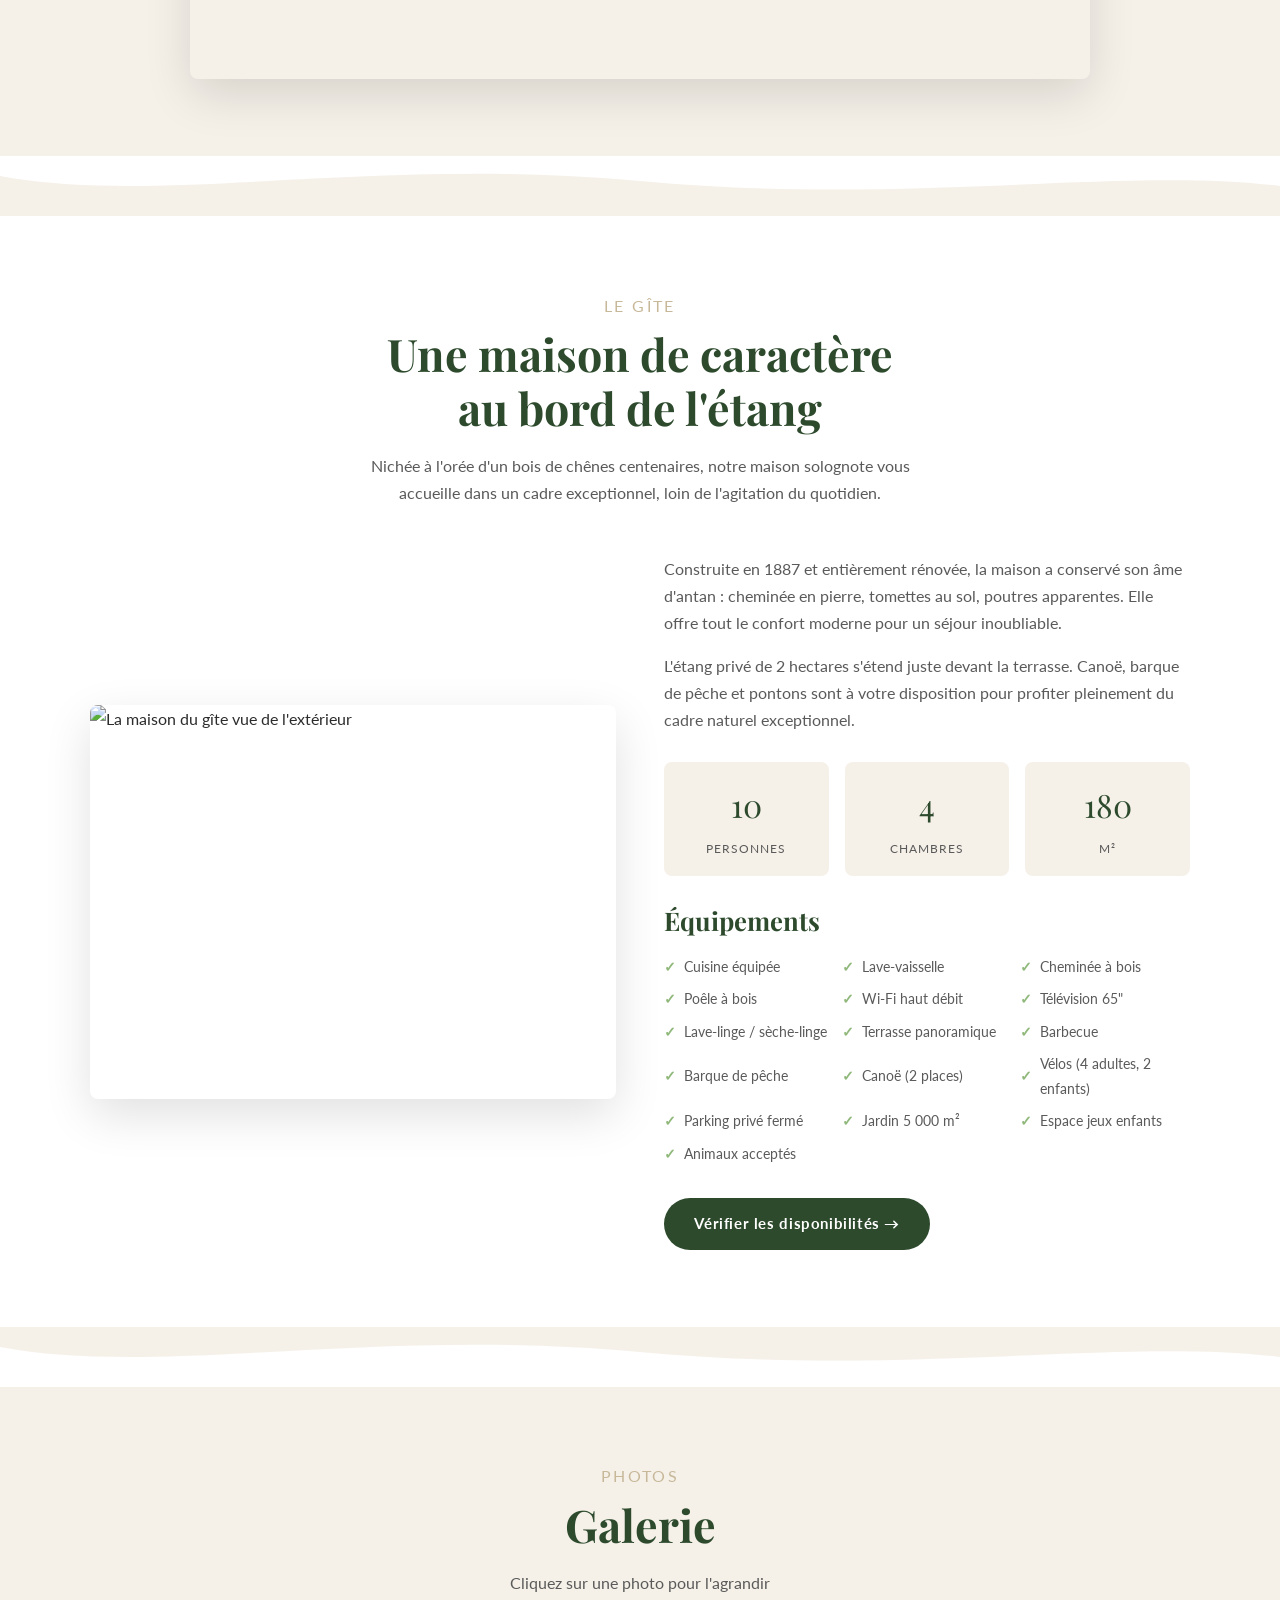
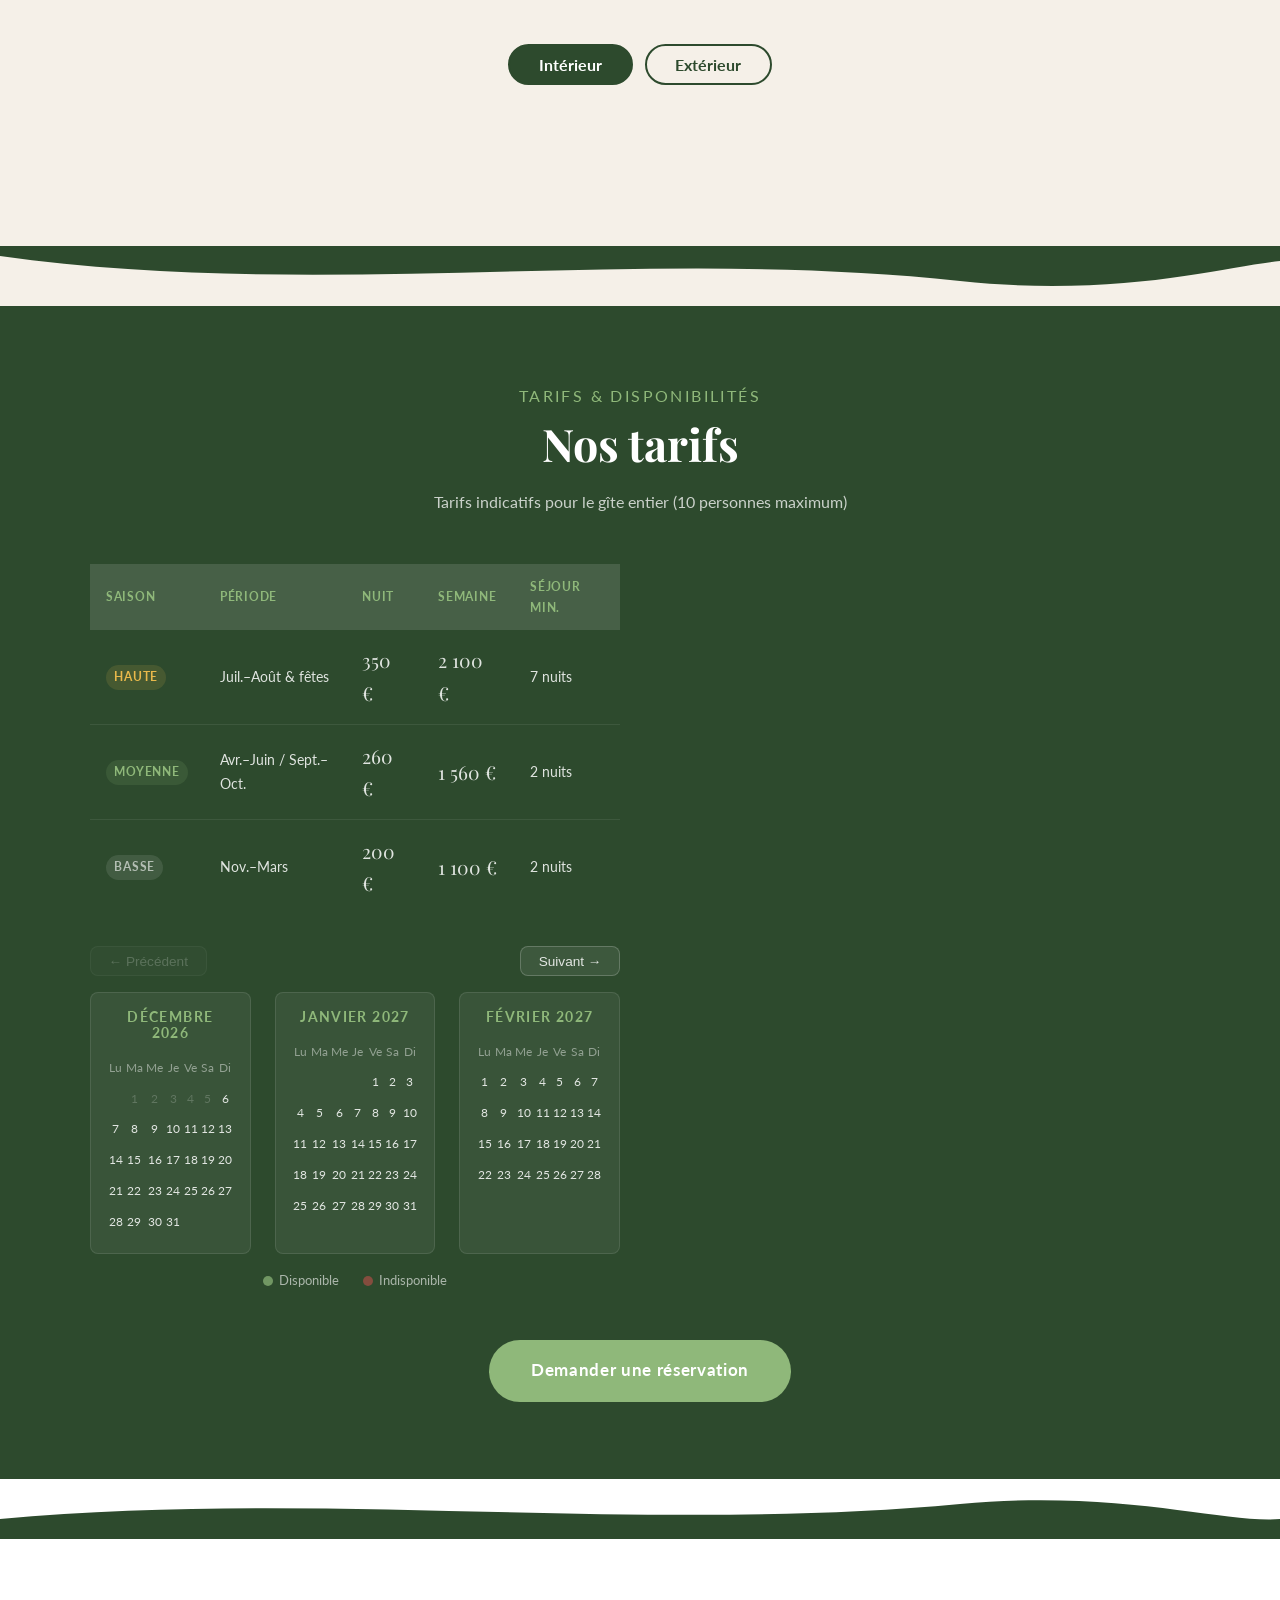
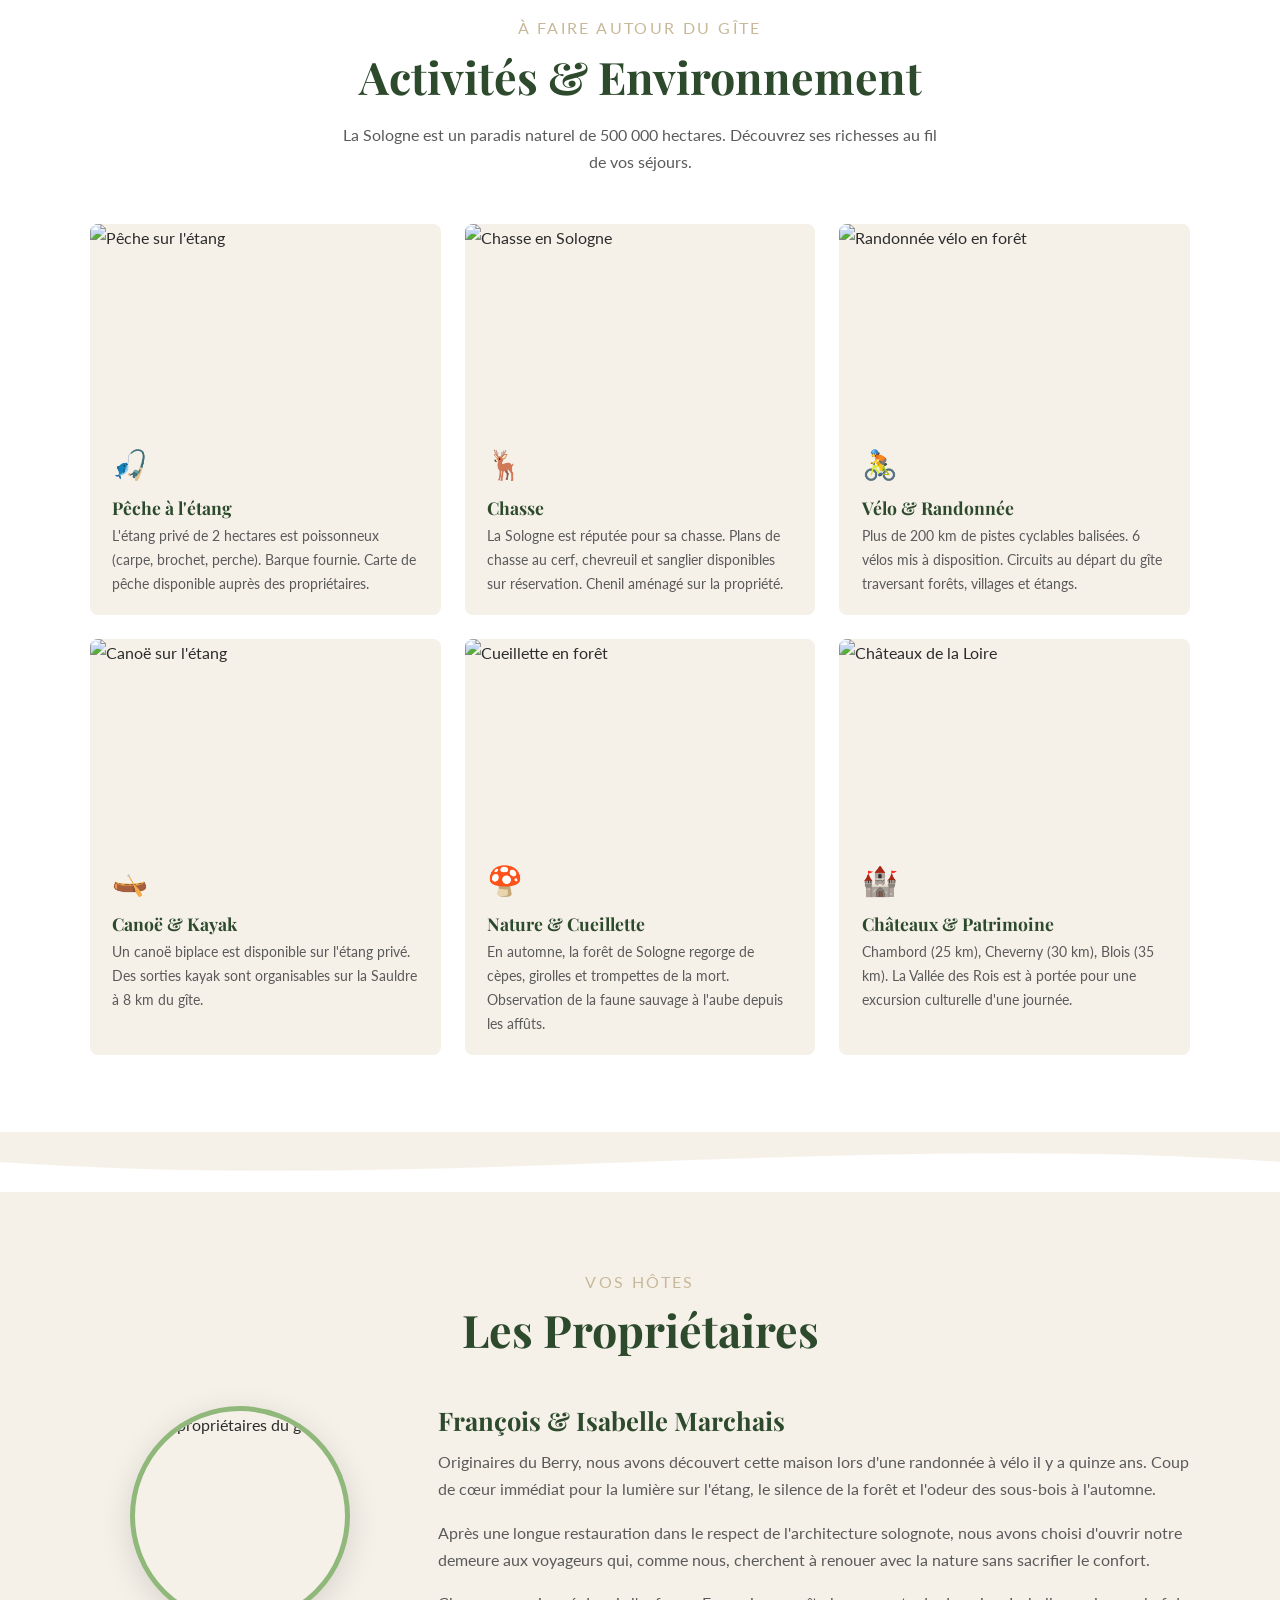
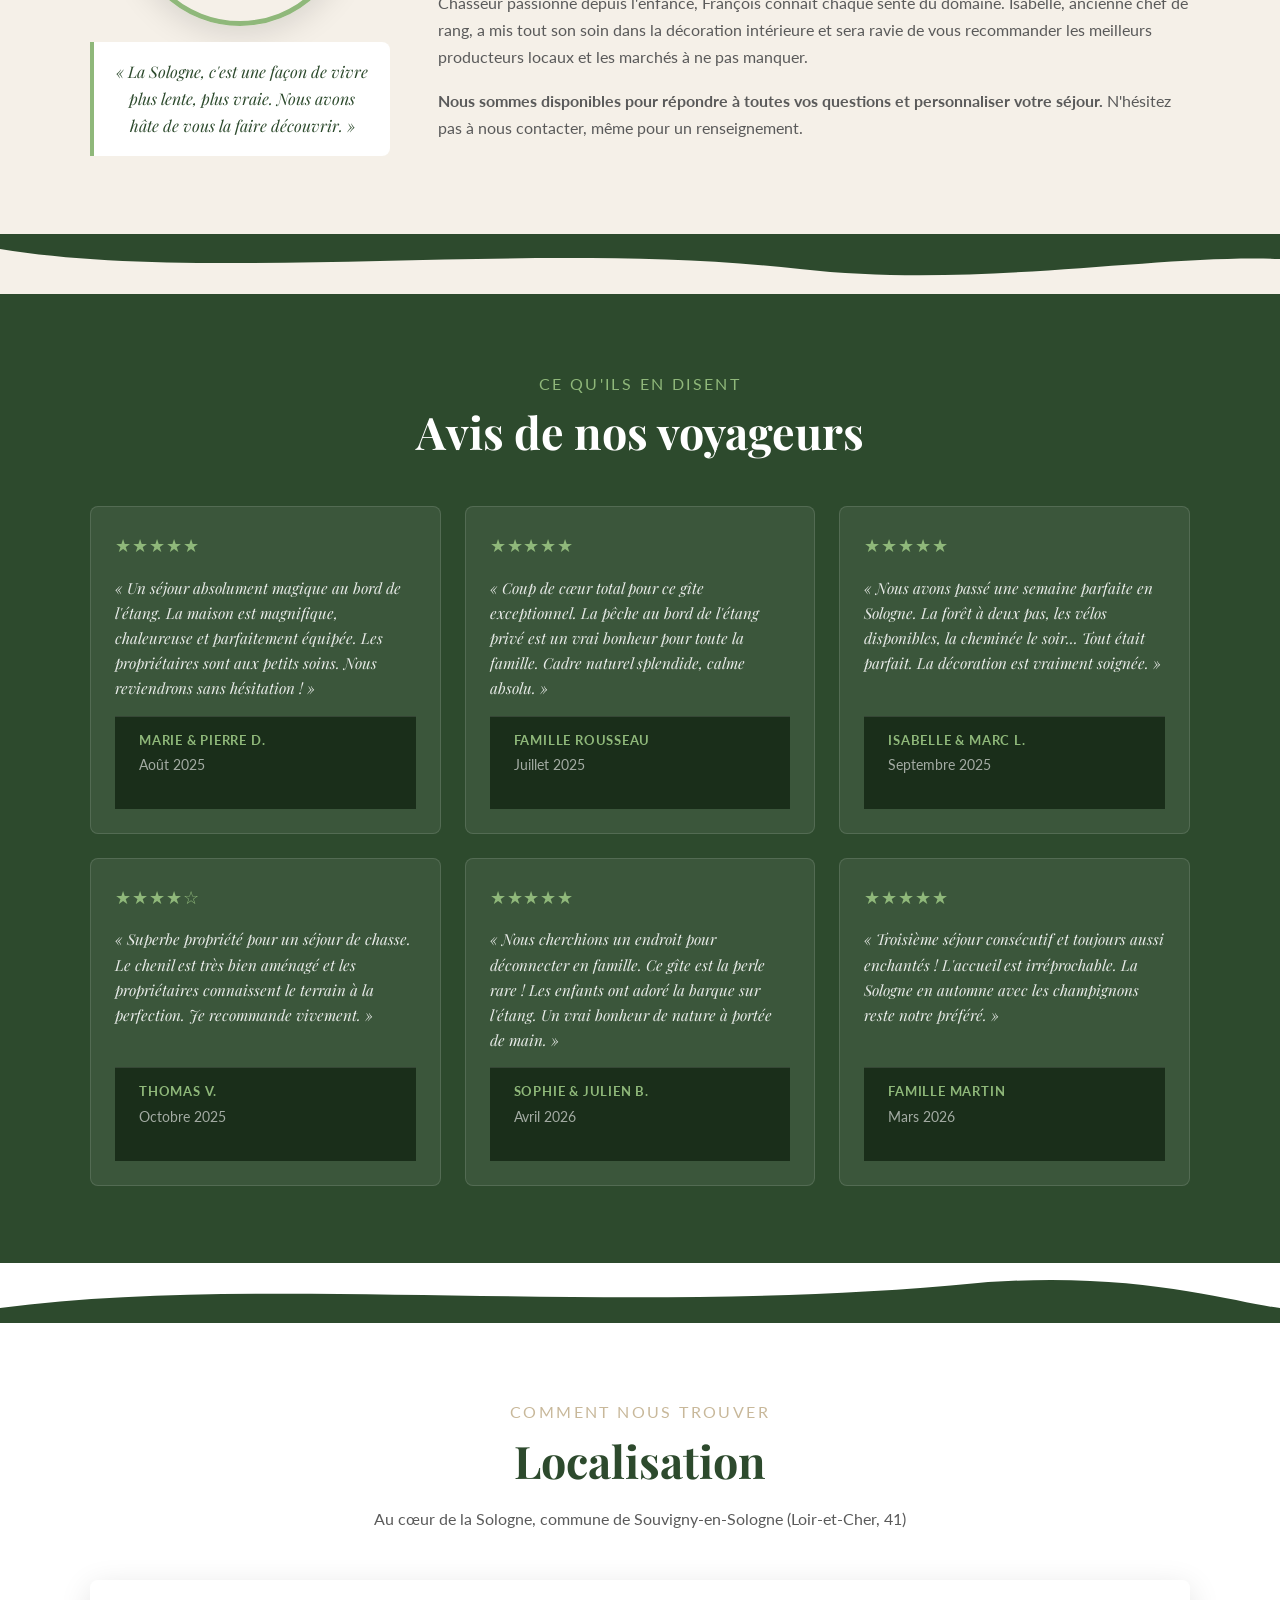
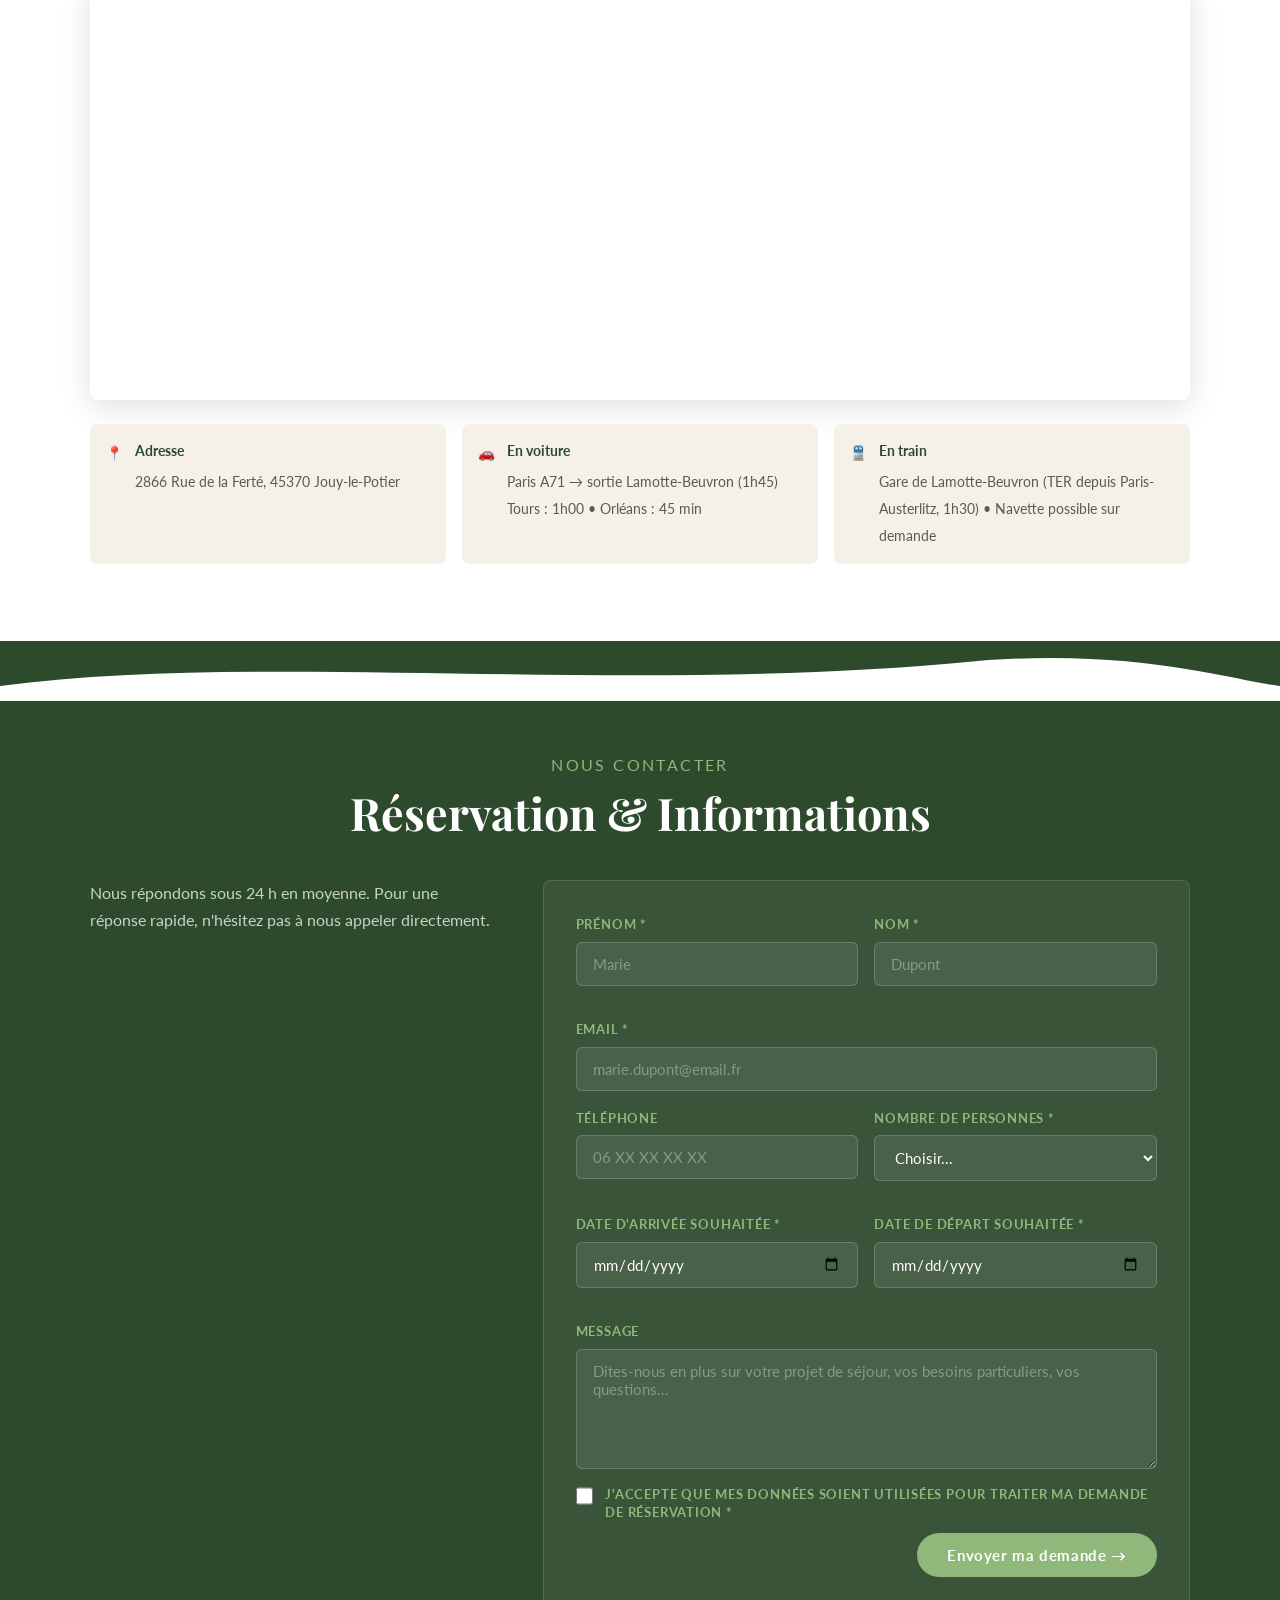
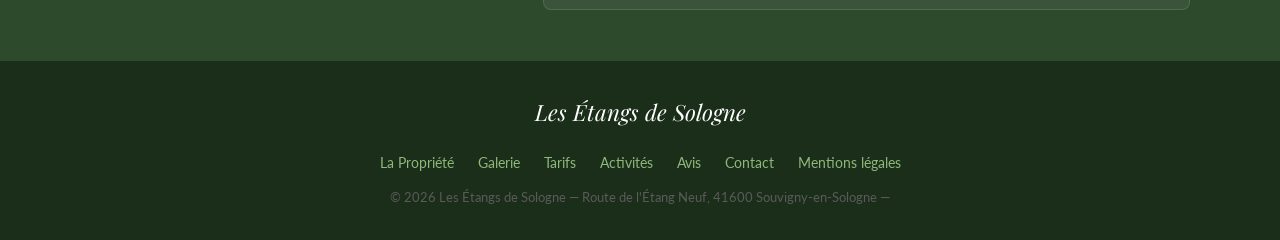
==== commit 076a38d2: "Galerie : remplace la grille par un carrousel 3 photos avec flèches précédent/suivant Co-Authored-By" ====
--- a/index.html
+++ b/index.html
@@ -184,8 +184,20 @@
                 role="tab" aria-selected="false" aria-controls="cms-galerie-exterieur">Extérieur</button>
       </div>
 
-      <div class="galerie-grid" id="cms-galerie-interieur" role="list"></div>
-      <div class="galerie-grid galerie-hidden" id="cms-galerie-exterieur" role="list"></div>
+      <div class="galerie-carousel" id="cms-galerie-interieur-wrap">
+        <button class="galerie-arrow galerie-arrow-prev" type="button" aria-label="Photos précédentes">&#8249;</button>
+        <div class="galerie-viewport">
+          <div class="galerie-track" id="cms-galerie-interieur" role="list"></div>
+        </div>
+        <button class="galerie-arrow galerie-arrow-next" type="button" aria-label="Photos suivantes">&#8250;</button>
+      </div>
+      <div class="galerie-carousel galerie-hidden" id="cms-galerie-exterieur-wrap">
+        <button class="galerie-arrow galerie-arrow-prev" type="button" aria-label="Photos précédentes">&#8249;</button>
+        <div class="galerie-viewport">
+          <div class="galerie-track" id="cms-galerie-exterieur" role="list"></div>
+        </div>
+        <button class="galerie-arrow galerie-arrow-next" type="button" aria-label="Photos suivantes">&#8250;</button>
+      </div>
     </div>
   </section>
 
--- a/css/style.css
+++ b/css/style.css
@@ -470,41 +470,63 @@
   display: none !important;
 }
 
-.galerie-grid {
-  display: grid;
-  grid-template-columns: repeat(2, 1fr);
+.galerie-carousel {
+  display: flex;
+  align-items: center;
+  gap: 0.5rem;
+  margin-top: 2.5rem;
+  --visible: 1;
+}
+
+@media (min-width: 600px) {
+  .galerie-carousel { --visible: 3; }
+}
+
+.galerie-viewport {
+  overflow: hidden;
+  flex: 1;
+  min-width: 0;
+}
+
+.galerie-track {
+  display: flex;
   gap: 0.75rem;
-  margin-top: 2.5rem;
-}
-
-@media (min-width: 600px) {
-  .galerie-grid { grid-template-columns: repeat(3, 1fr); }
-}
-
-.galerie-voir-plus-wrap {
-  text-align: center;
-  margin-top: 1.5rem;
-}
-
-.galerie-hidden + .galerie-voir-plus-wrap {
-  display: none !important;
-}
-
-.galerie-voir-plus-btn {
-  background: transparent;
+  transition: transform 0.4s ease;
+}
+
+.galerie-track .galerie-item {
+  flex: 0 0 calc((100% - (var(--visible) - 1) * 0.75rem) / var(--visible));
+}
+
+.galerie-arrow {
+  flex: 0 0 auto;
+  width: 2.75rem;
+  height: 2.75rem;
+  border-radius: 50%;
   border: 2px solid var(--vert-foret);
+  background: var(--blanc);
   color: var(--vert-foret);
-  padding: 0.6rem 2rem;
-  border-radius: var(--radius);
-  font-family: var(--font-corps);
-  font-size: 0.9rem;
+  font-size: 1.5rem;
+  line-height: 1;
   cursor: pointer;
-  transition: background 0.2s, color 0.2s;
-}
-
-.galerie-voir-plus-btn:hover {
+  display: flex;
+  align-items: center;
+  justify-content: center;
+  transition: background var(--transition), color var(--transition), opacity var(--transition);
+}
+
+.galerie-arrow:hover:not(:disabled) {
   background: var(--vert-foret);
   color: var(--blanc);
+}
+
+.galerie-arrow:disabled {
+  opacity: 0.3;
+  cursor: default;
+}
+
+.galerie-carousel--no-nav .galerie-arrow {
+  visibility: hidden;
 }
 
 .galerie-item {
@@ -1479,6 +1501,8 @@
   /* --- GALERIE --- */
   .galerie-tabs { flex-wrap: wrap; gap: 0.5rem; }
   .galerie-tab  { font-size: 0.85rem; padding: 0.45rem 1.1rem; }
+  .galerie-carousel { gap: 0.35rem; }
+  .galerie-arrow     { width: 2.25rem; height: 2.25rem; font-size: 1.25rem; }
 
   /* --- TARIFS : tableau --- */
   .tarifs-table th,
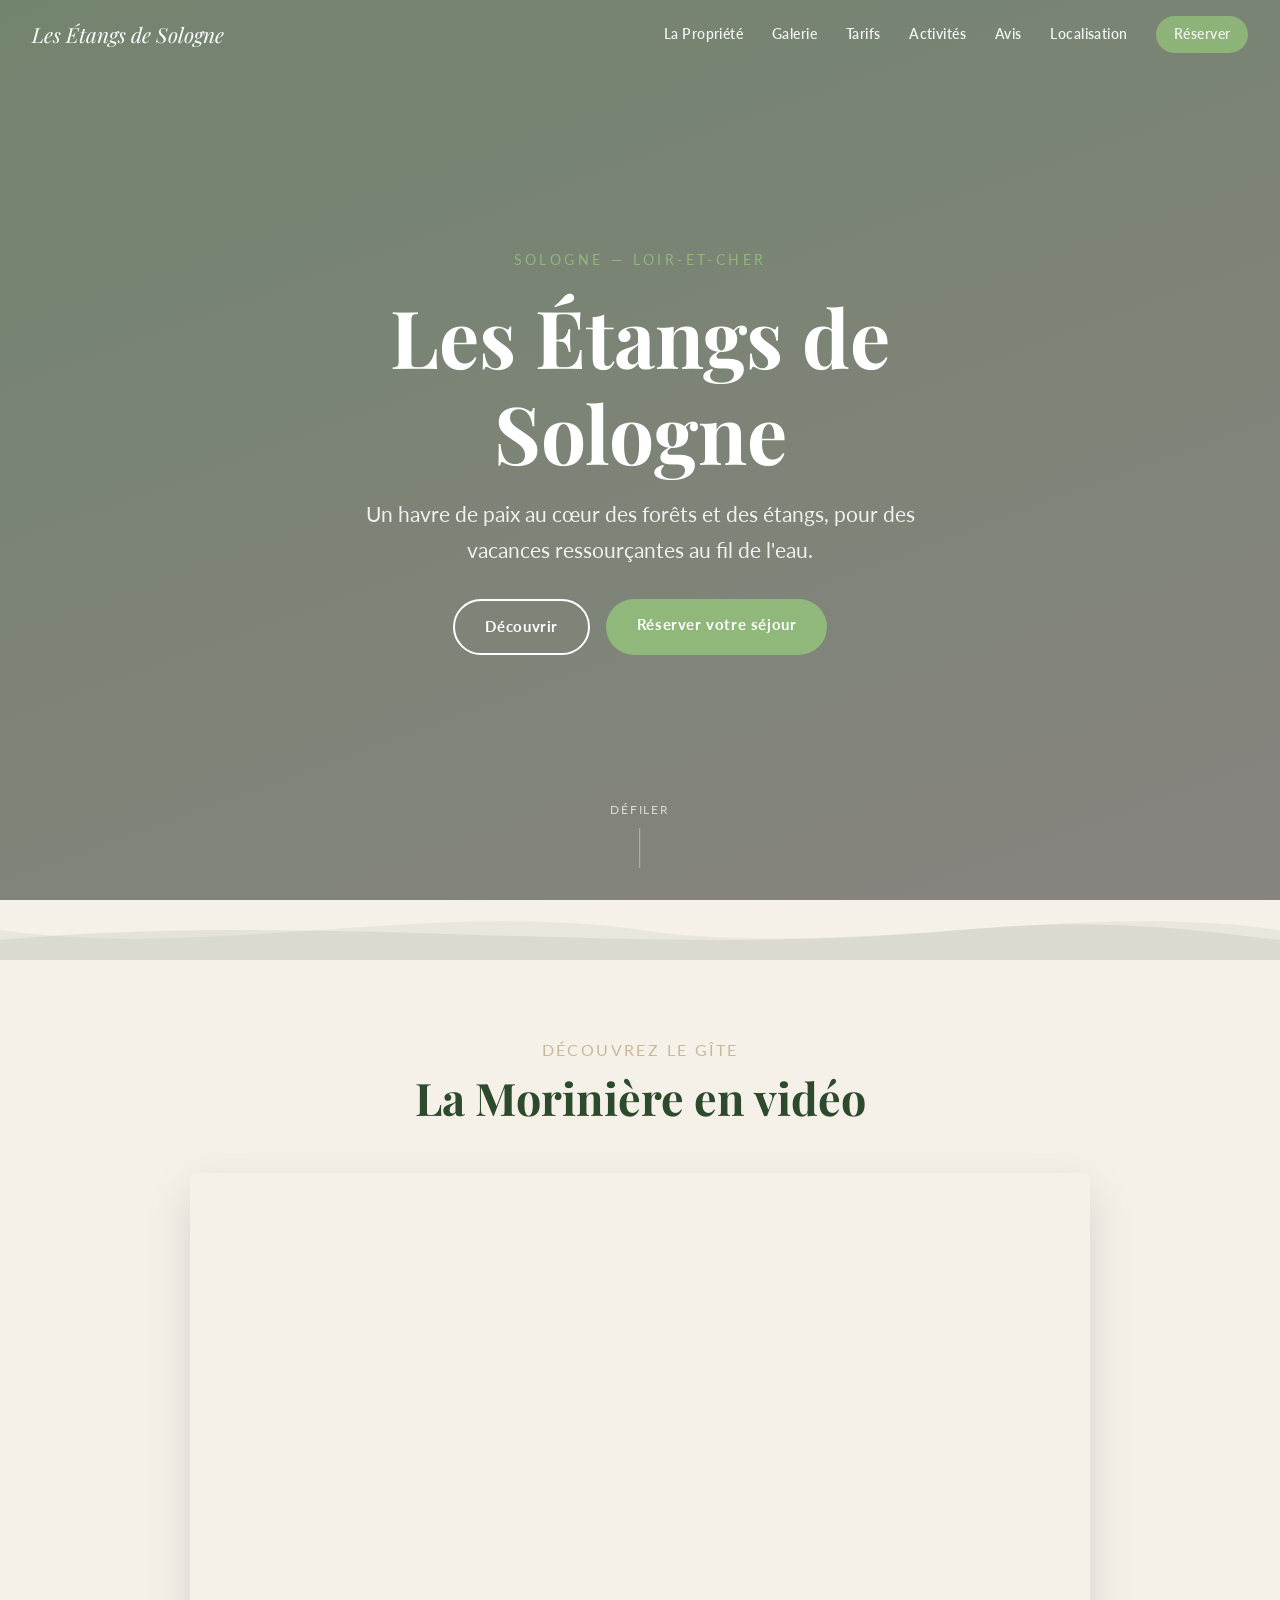
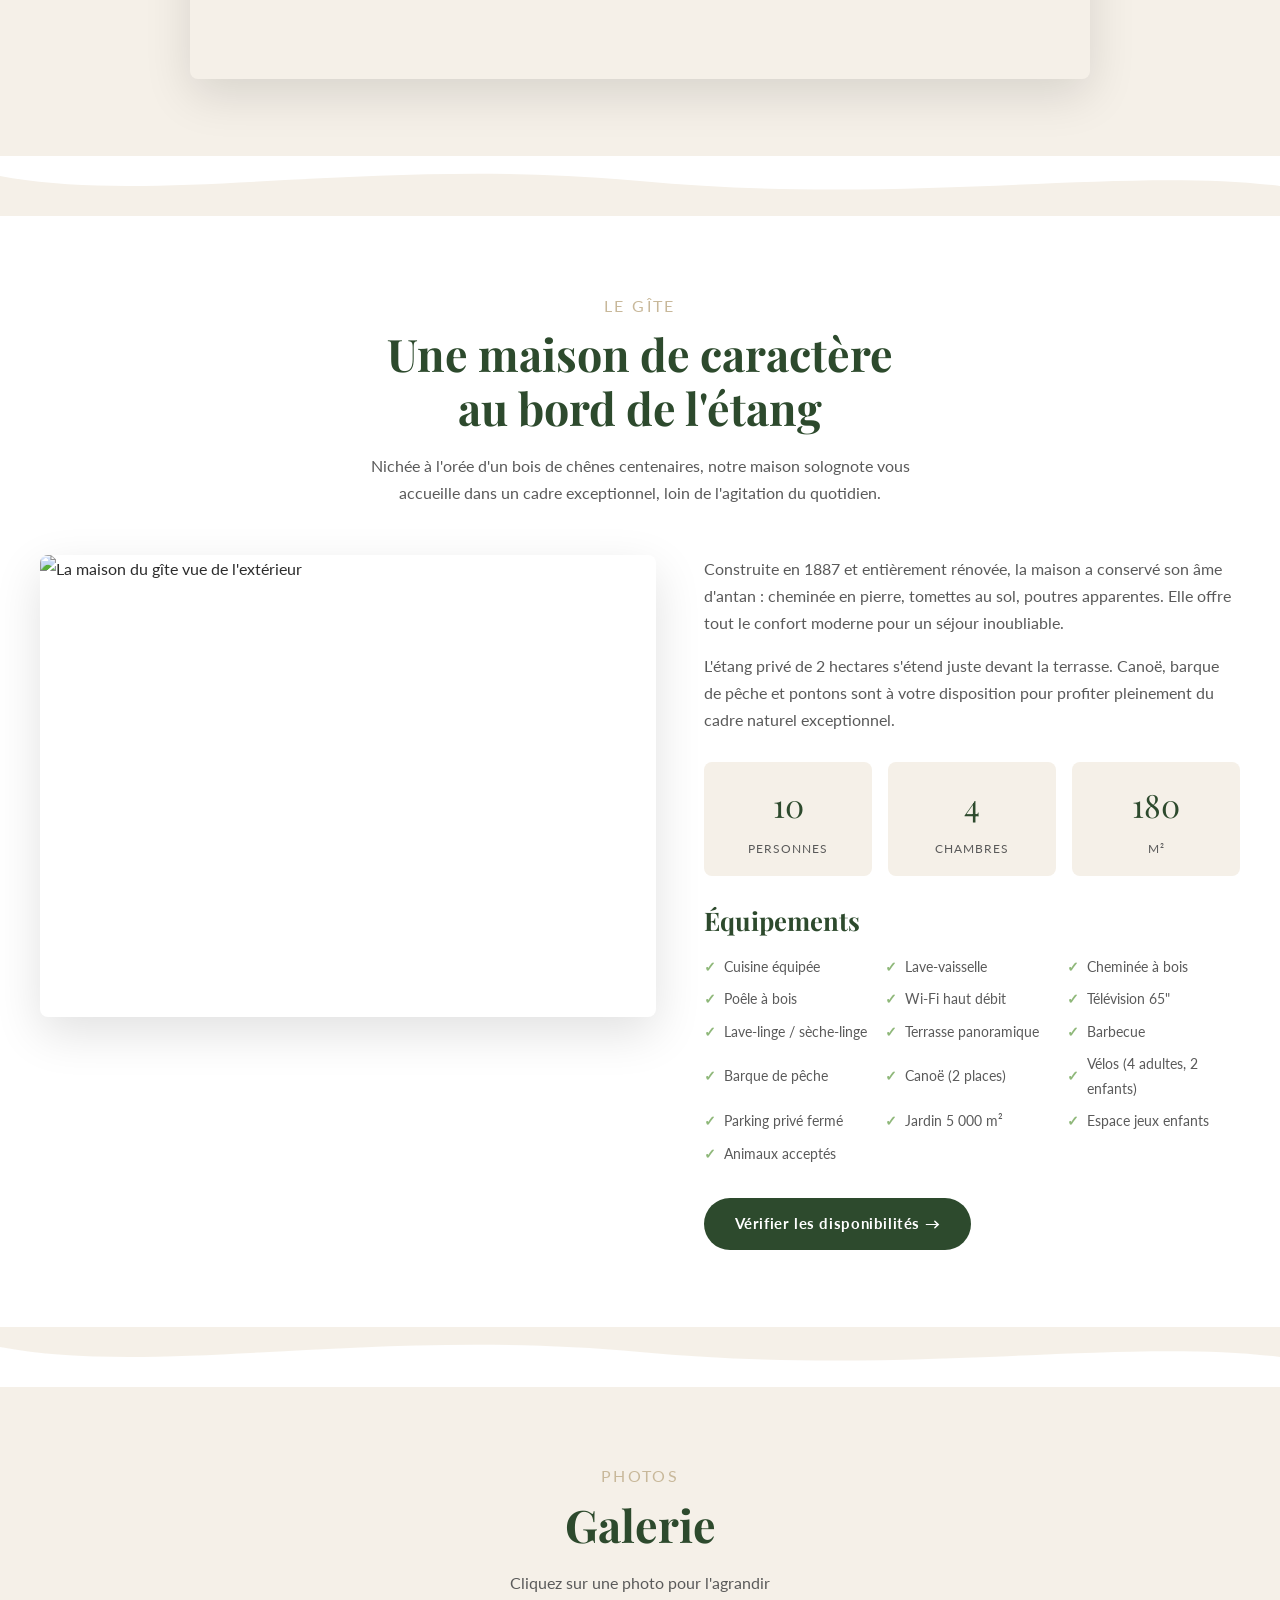
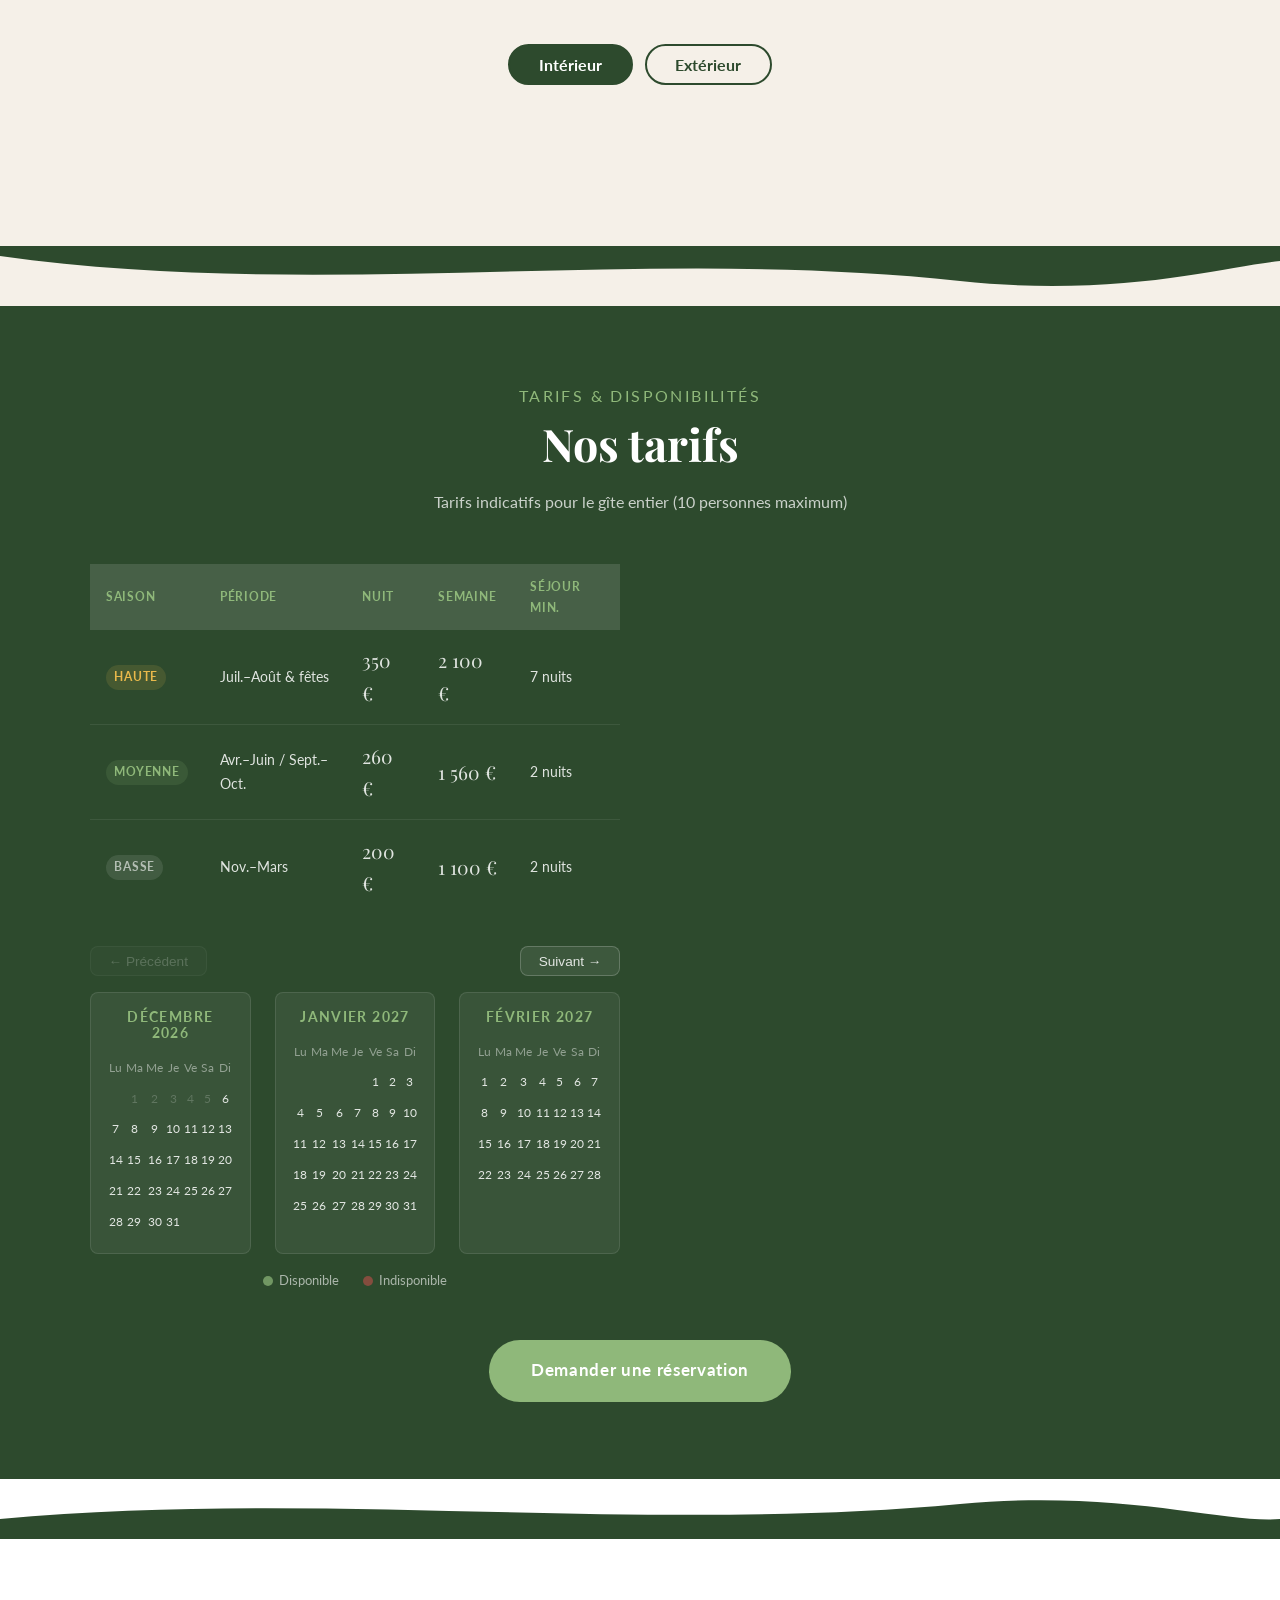
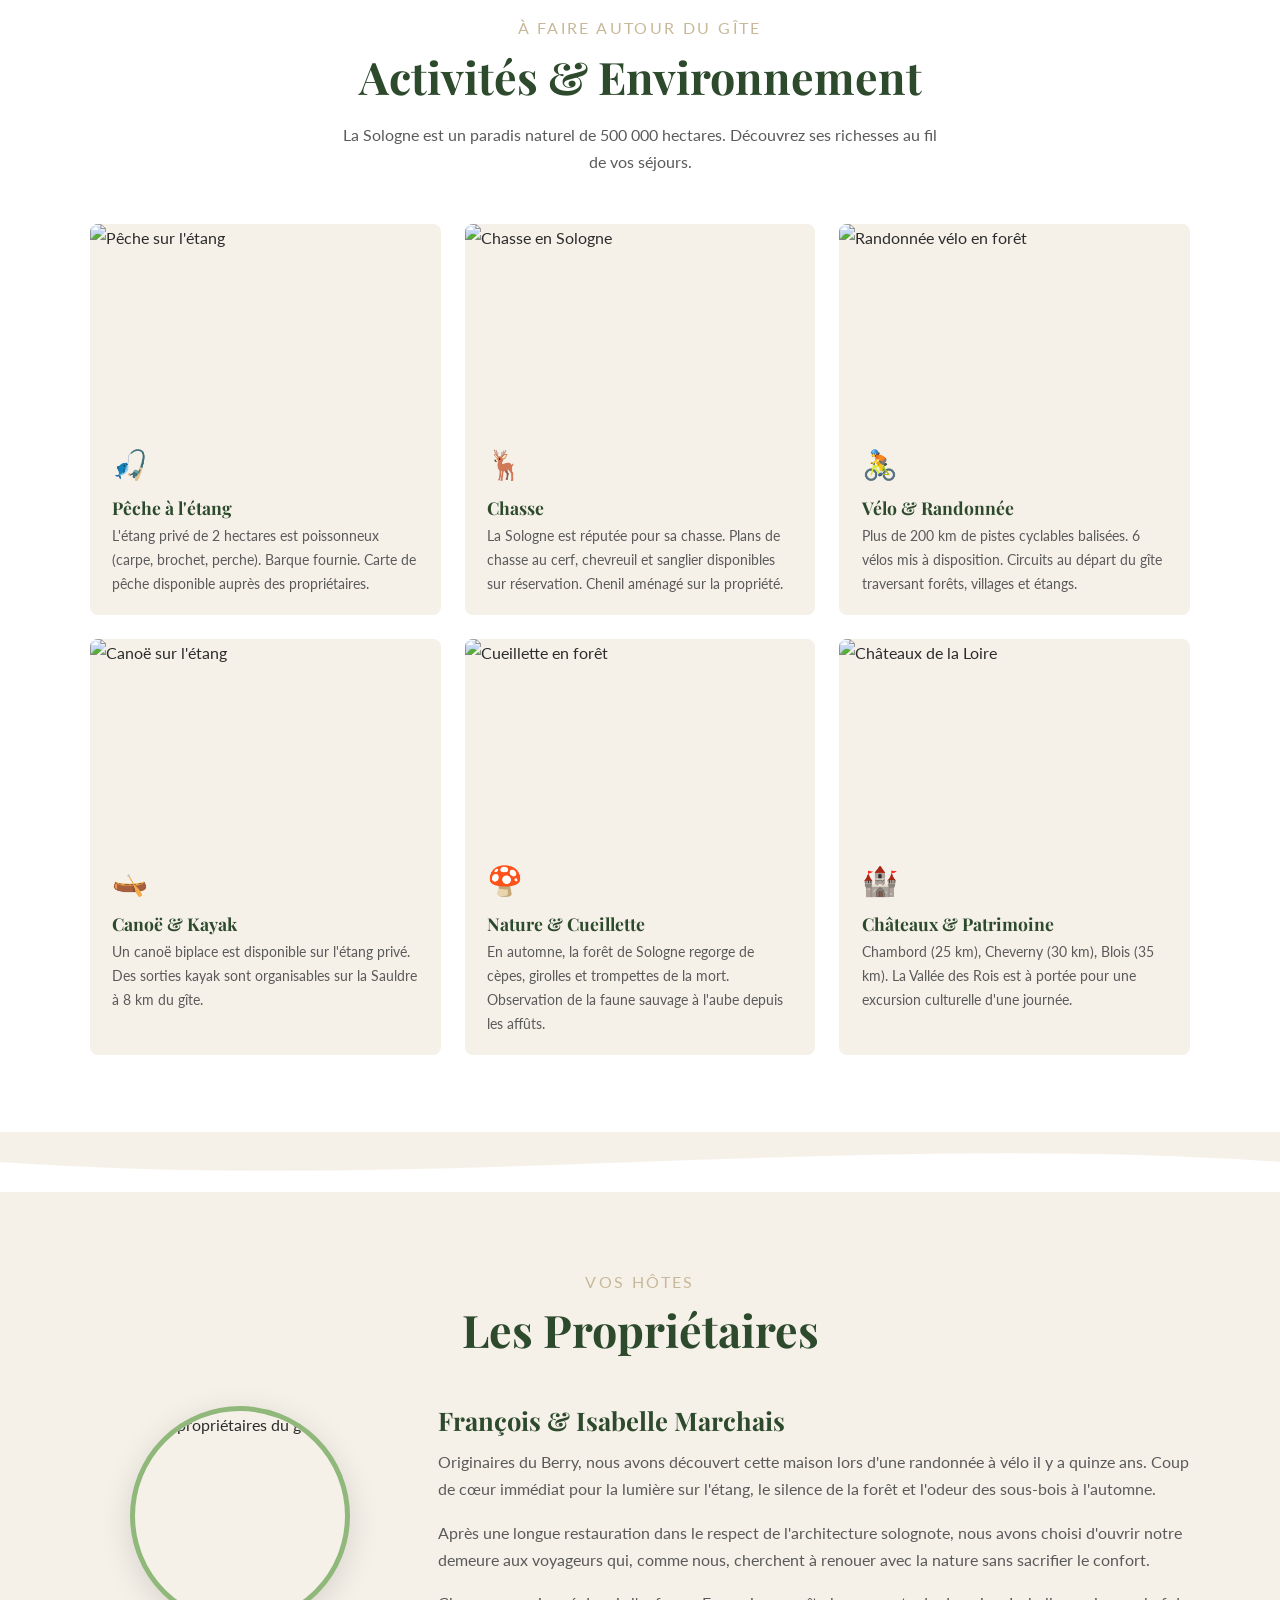
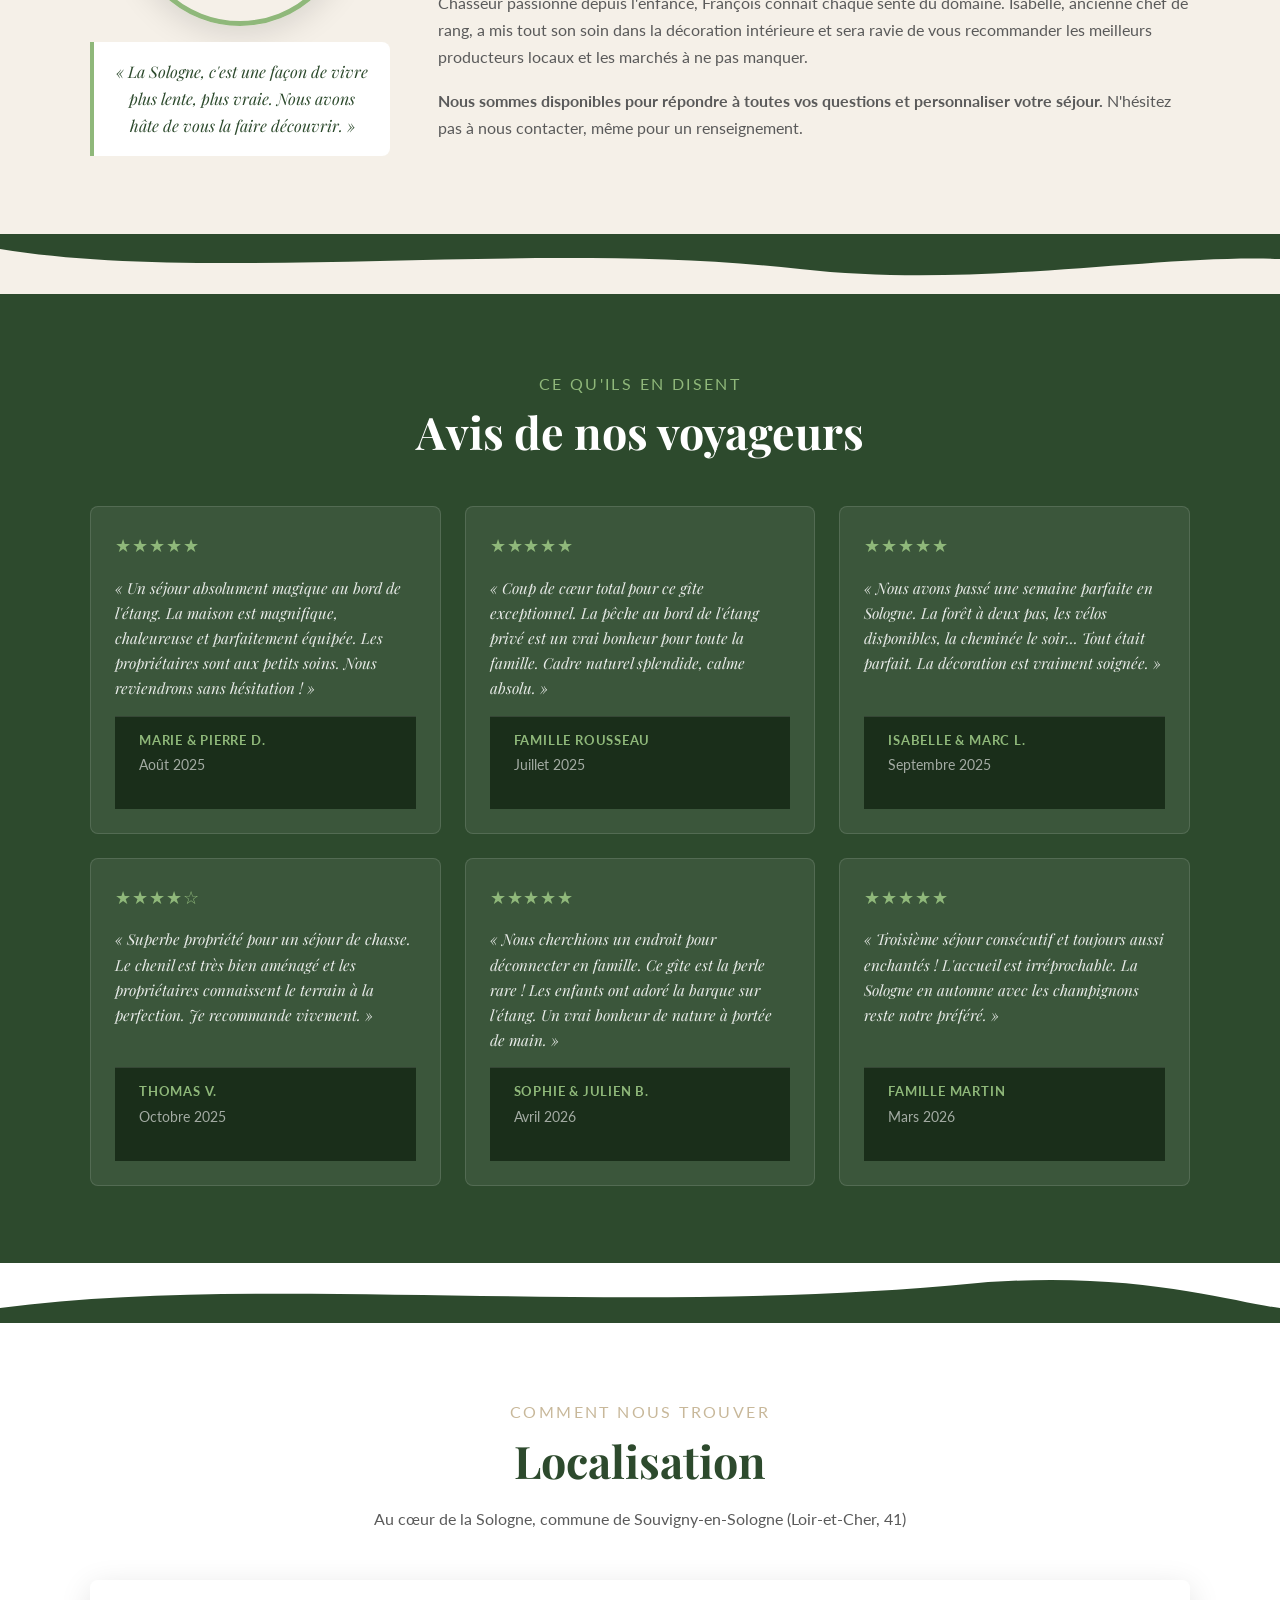
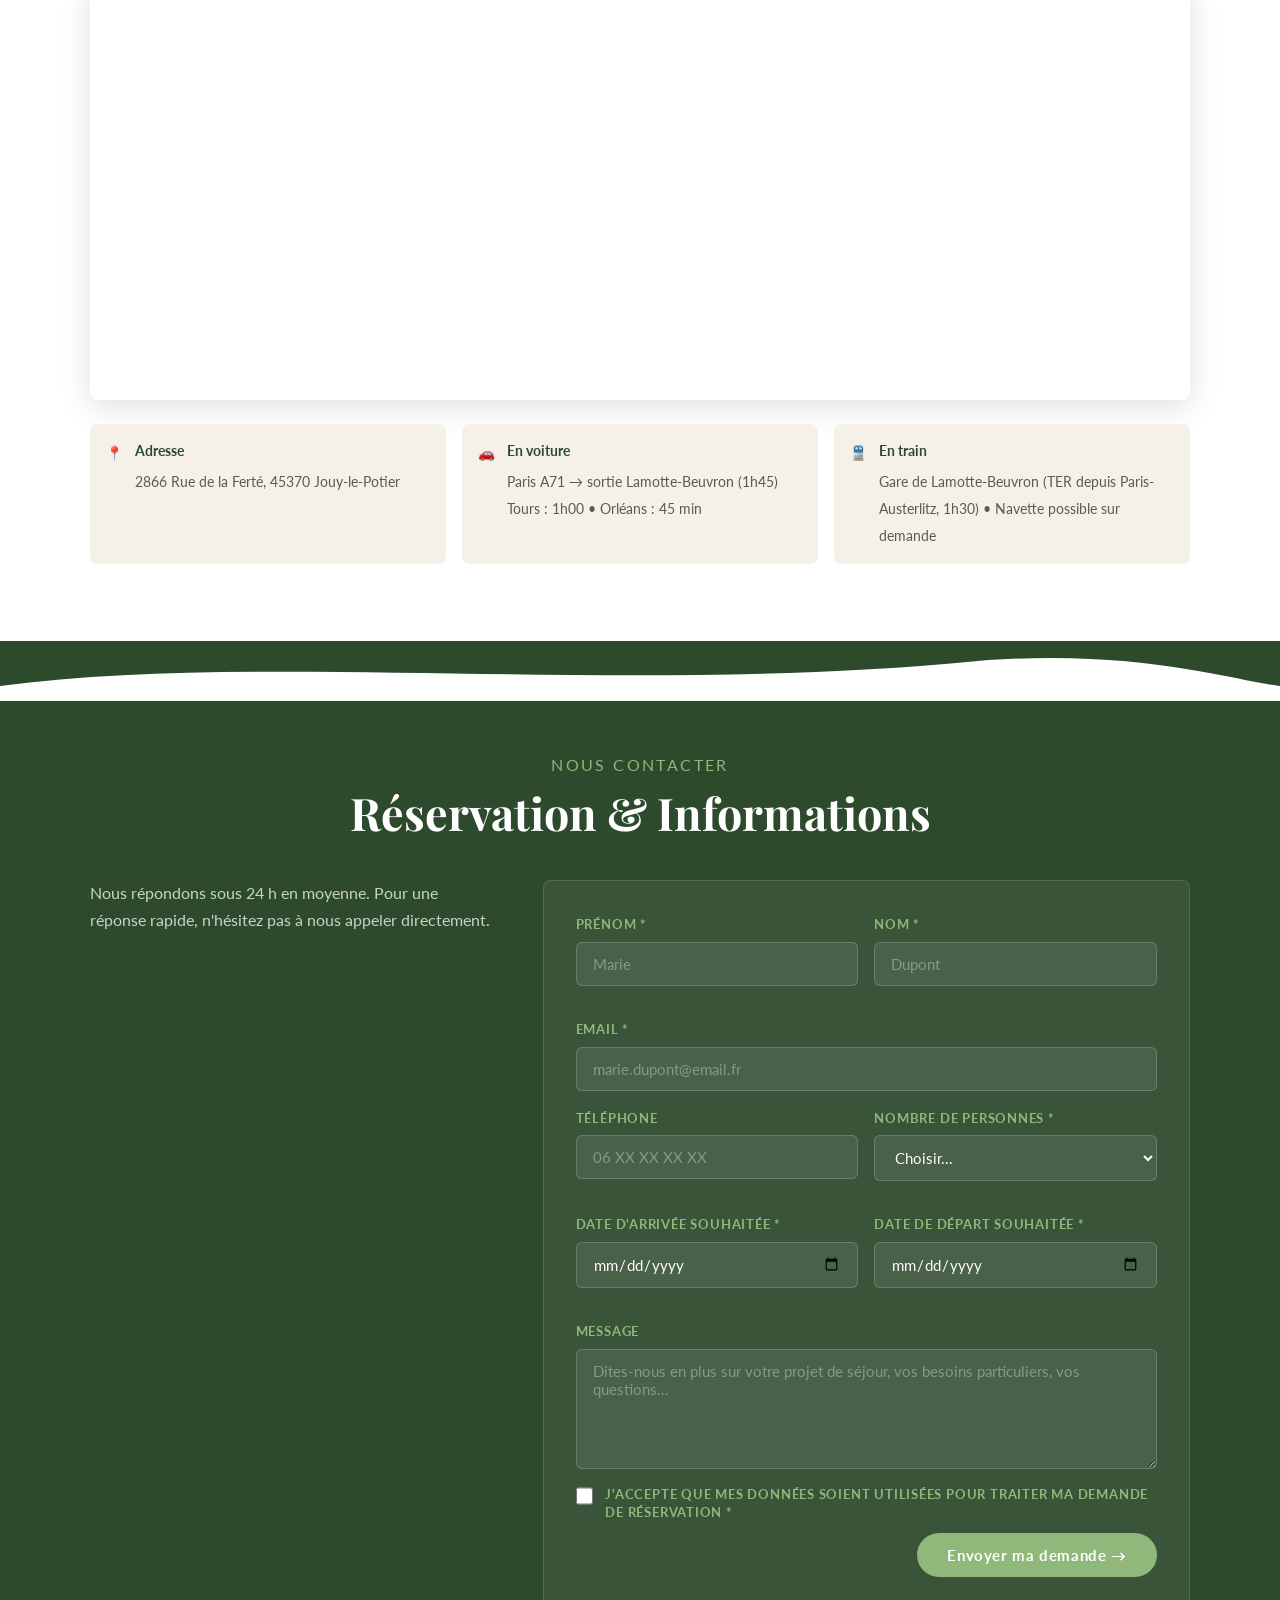
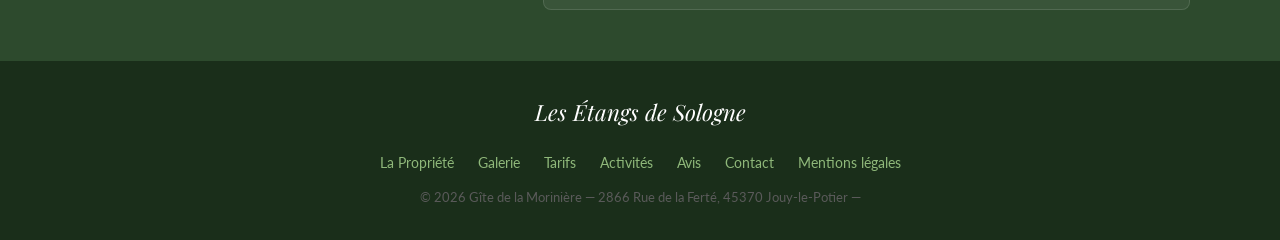
==== commit 25415891: "Footer : corrige nom, adresse et email codés en dur et les relie au CMS Le nom et l'email étaient dé" ====
--- a/index.html
+++ b/index.html
@@ -14,7 +14,7 @@
 
   <link rel="icon" type="image/svg+xml" href="favicon.svg" />
   <link rel="icon" type="image/x-icon" href="favicon.ico" />
-  <link rel="stylesheet" href="css/style.css" />
+  <link rel="stylesheet" href="css/style.css?v=2" />
   <script defer src="https://cloud.umami.is/script.js" data-website-id="df7cb297-4571-4f87-bd8f-b33689341c84"></script>
 
 </head>
@@ -674,14 +674,14 @@
         <a href="mentions-legales.html">Mentions légales</a>
       </div>
       <p style="margin:0;font-size:0.8rem">
-        &copy; 2026 Les Étangs de Sologne &mdash;
-        Route de l'Étang Neuf, 41600 Souvigny-en-Sologne &mdash;
+        &copy; 2026 <span id="cms-footer-nom-copy">Gîte de la Morinière</span> &mdash;
+        <span id="cms-footer-adresse">2866 Rue de la Ferté, 45370 Jouy-le-Potier</span> &mdash;
         <a id="cms-footer-email" href=""></a>
       </p>
     </div>
   </footer>
 
-  <script src="js/main.js?v=2"></script>
+  <script src="js/main.js?v=3"></script>
 
 
 </body>
--- a/css/style.css
+++ b/css/style.css
@@ -363,8 +363,13 @@
 }
 
 @media (min-width: 768px) {
+  #propriete .section-inner {
+    max-width: 1200px;
+  }
+
   .propriete-grid {
-    grid-template-columns: 1fr 1fr;
+    grid-template-columns: 1.15fr 1fr;
+    align-items: start;
   }
 }
 
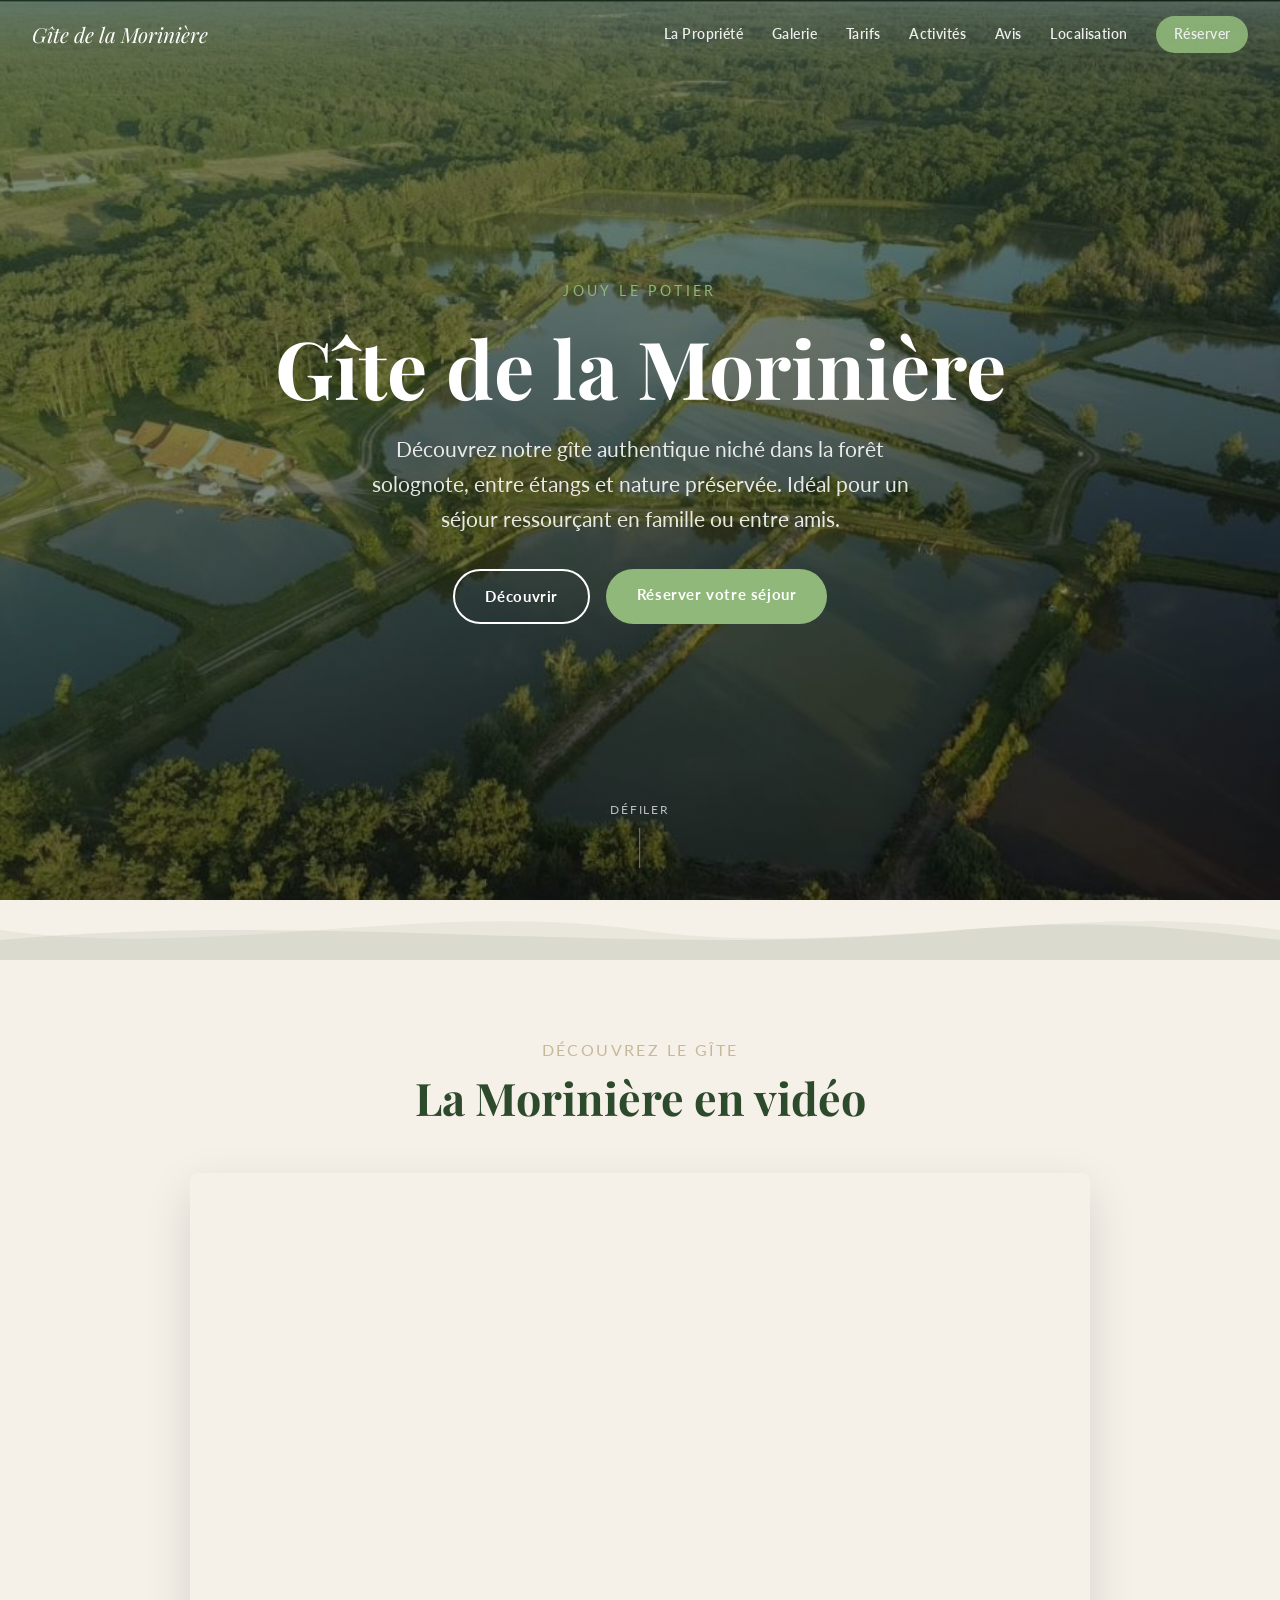
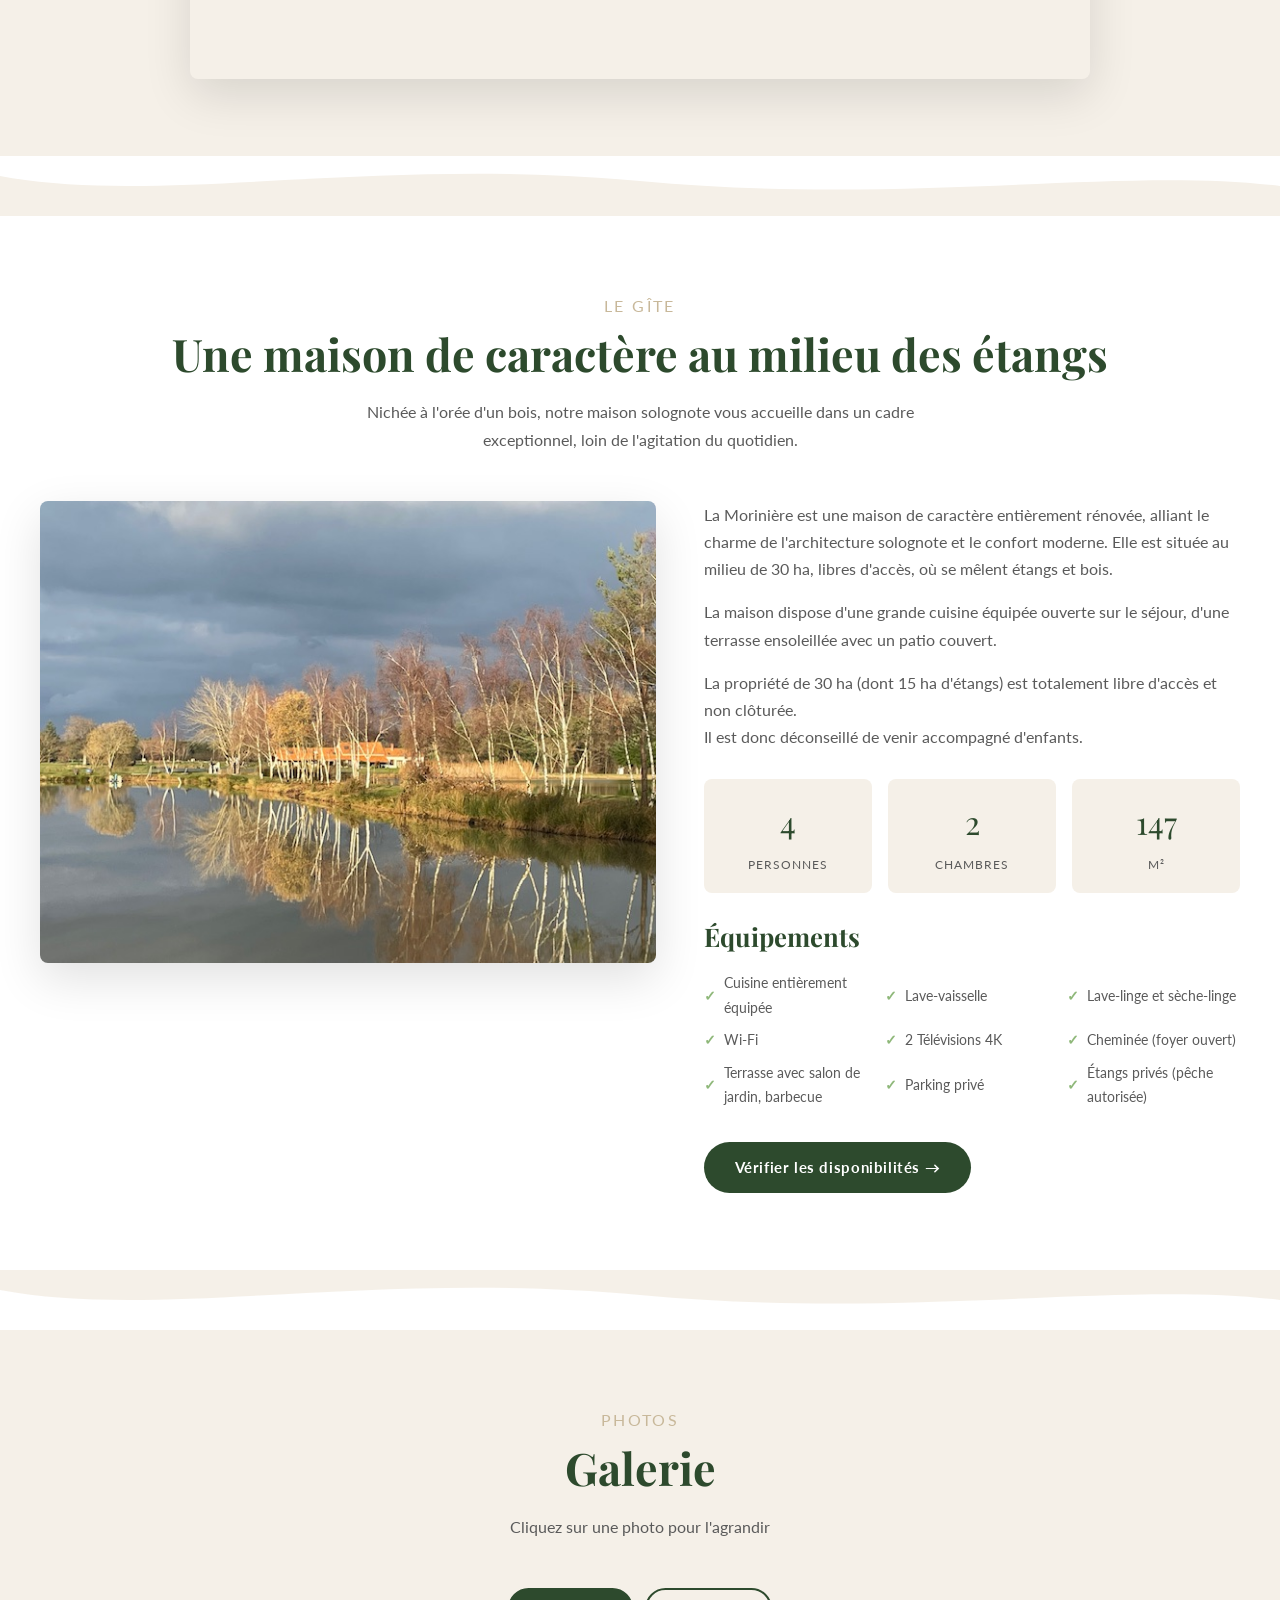
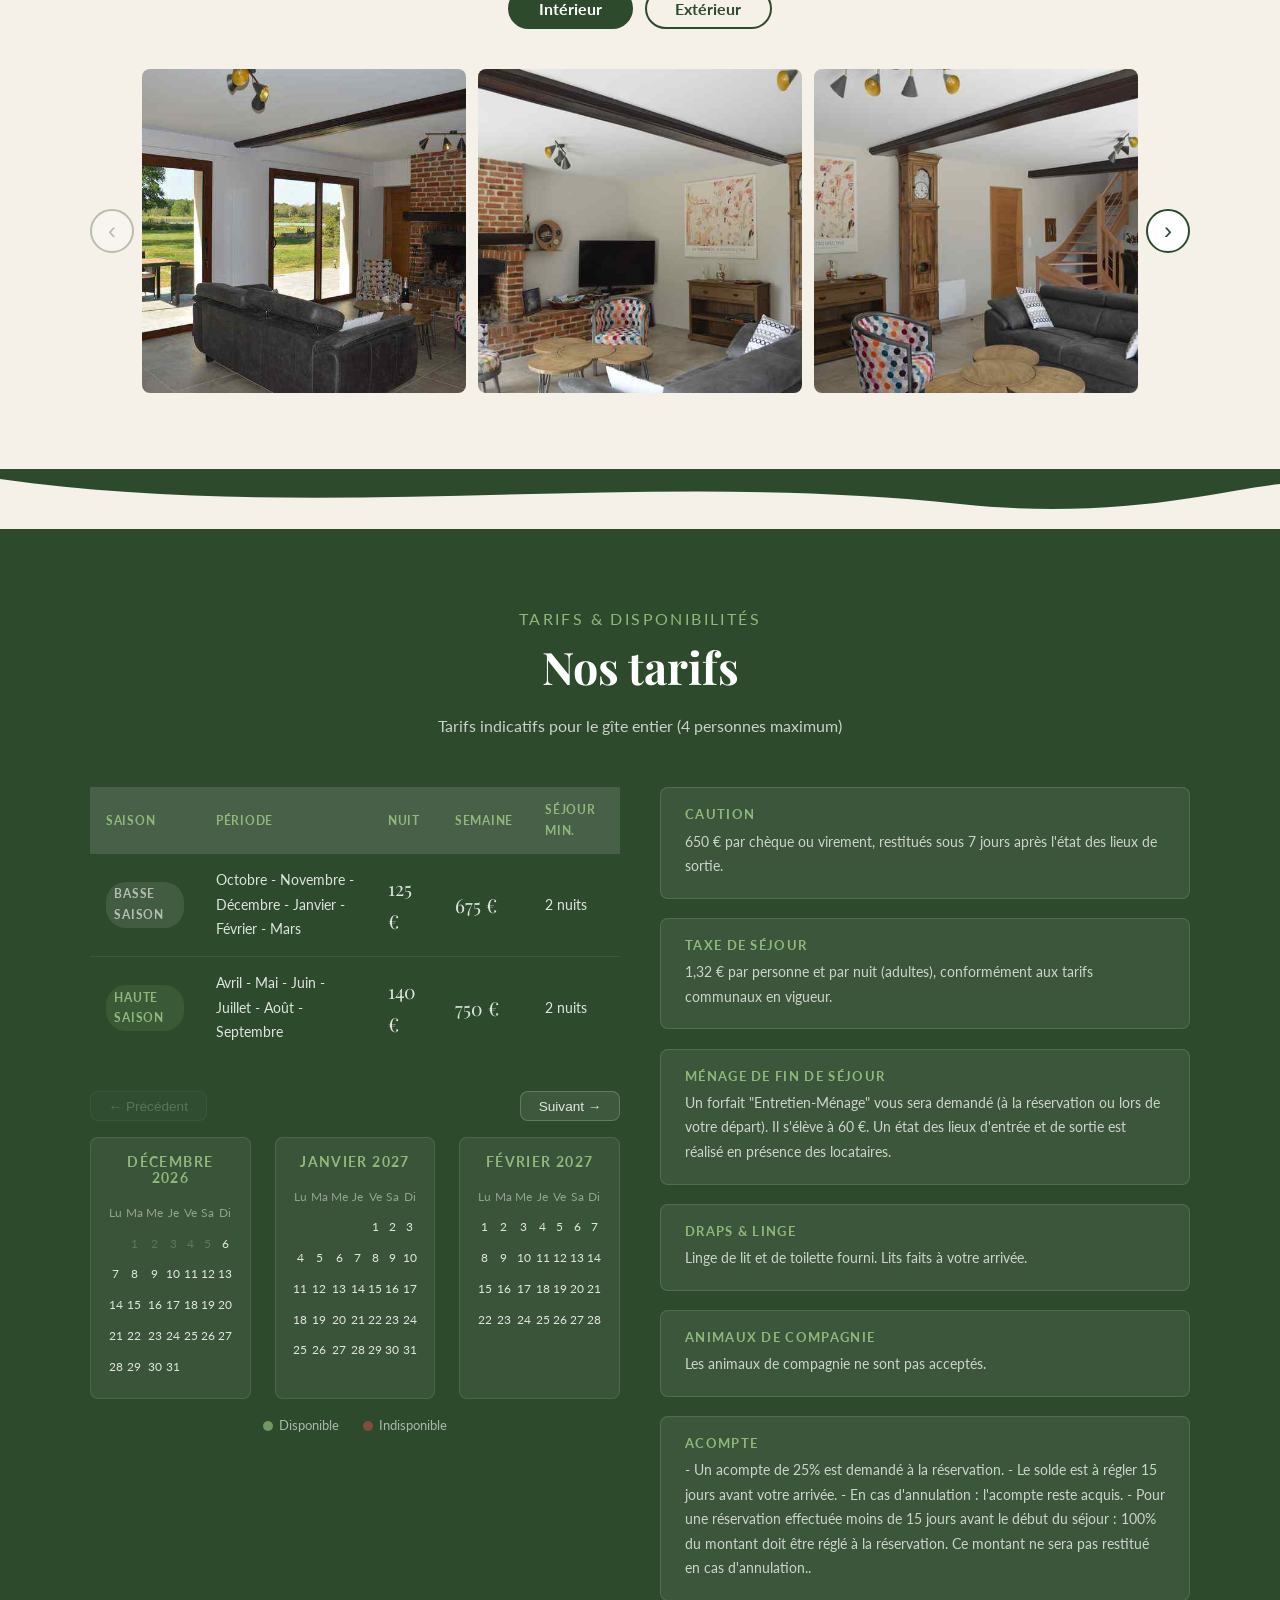
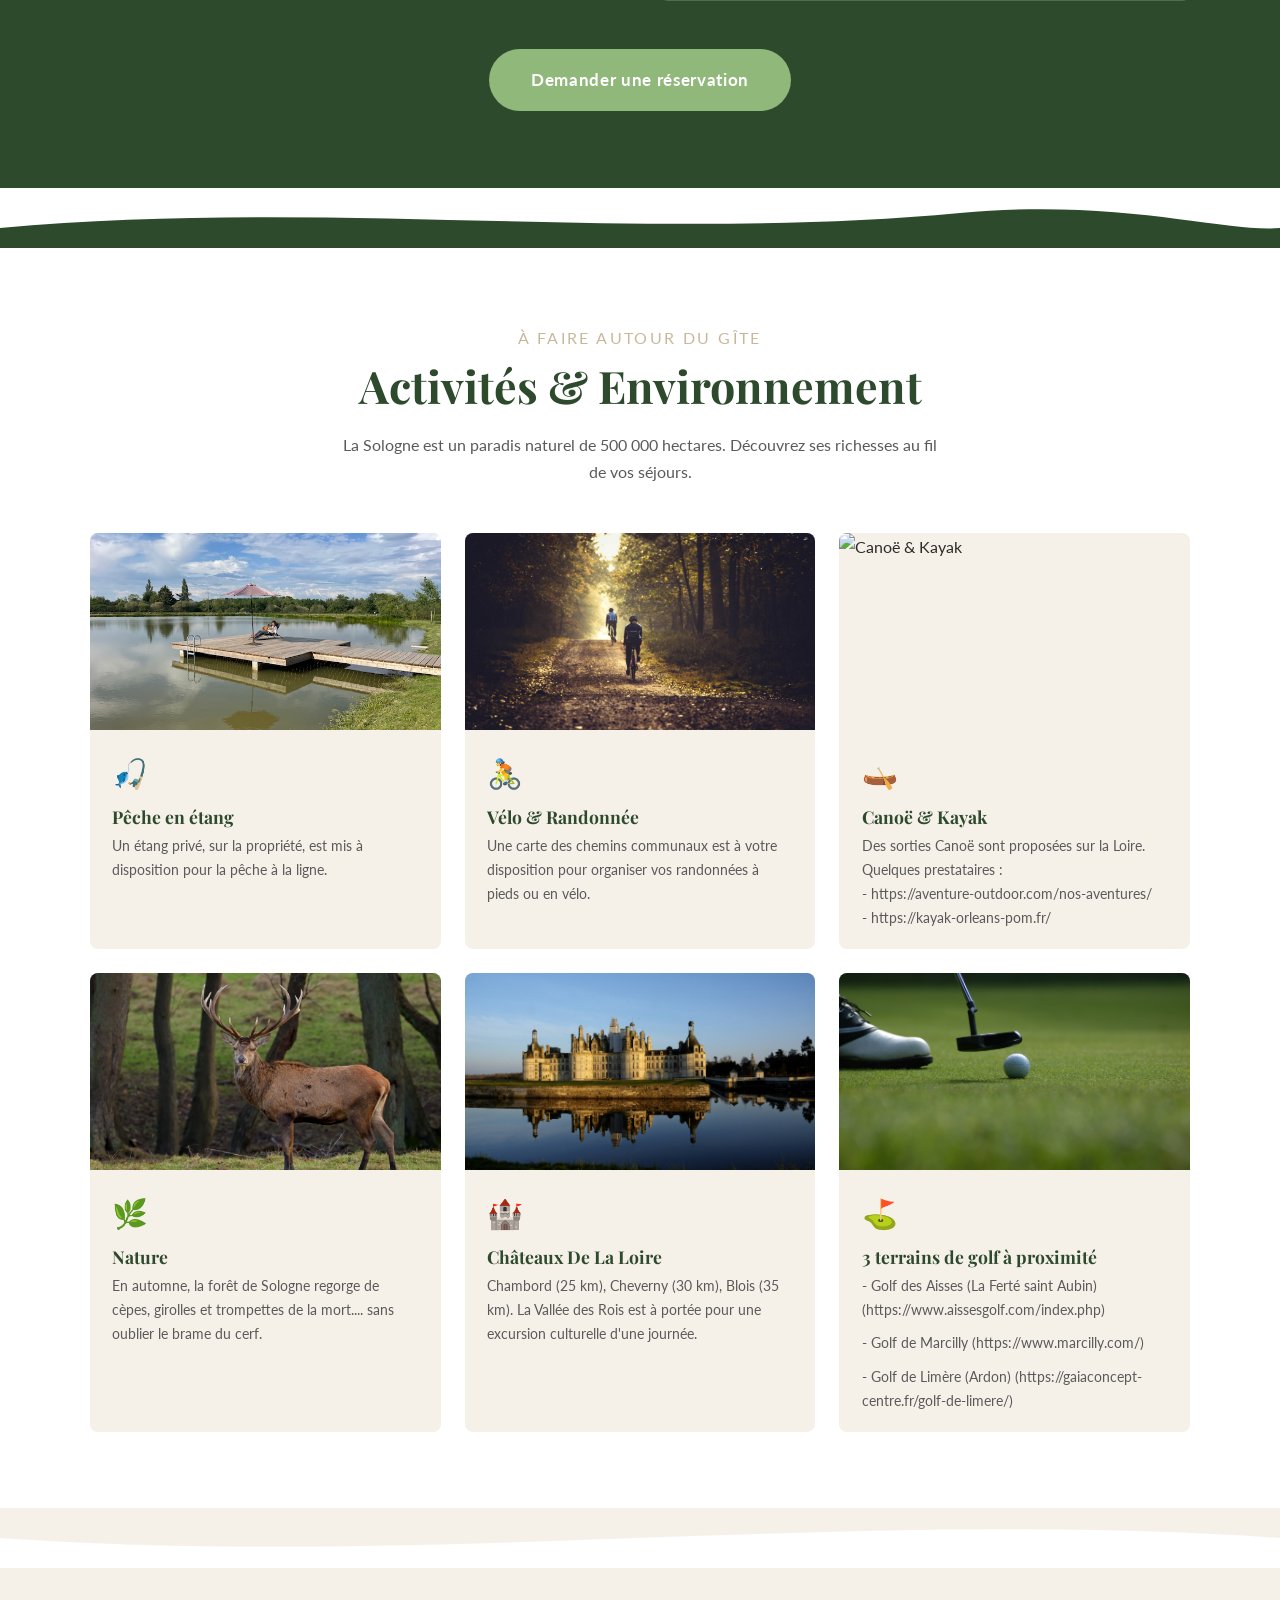
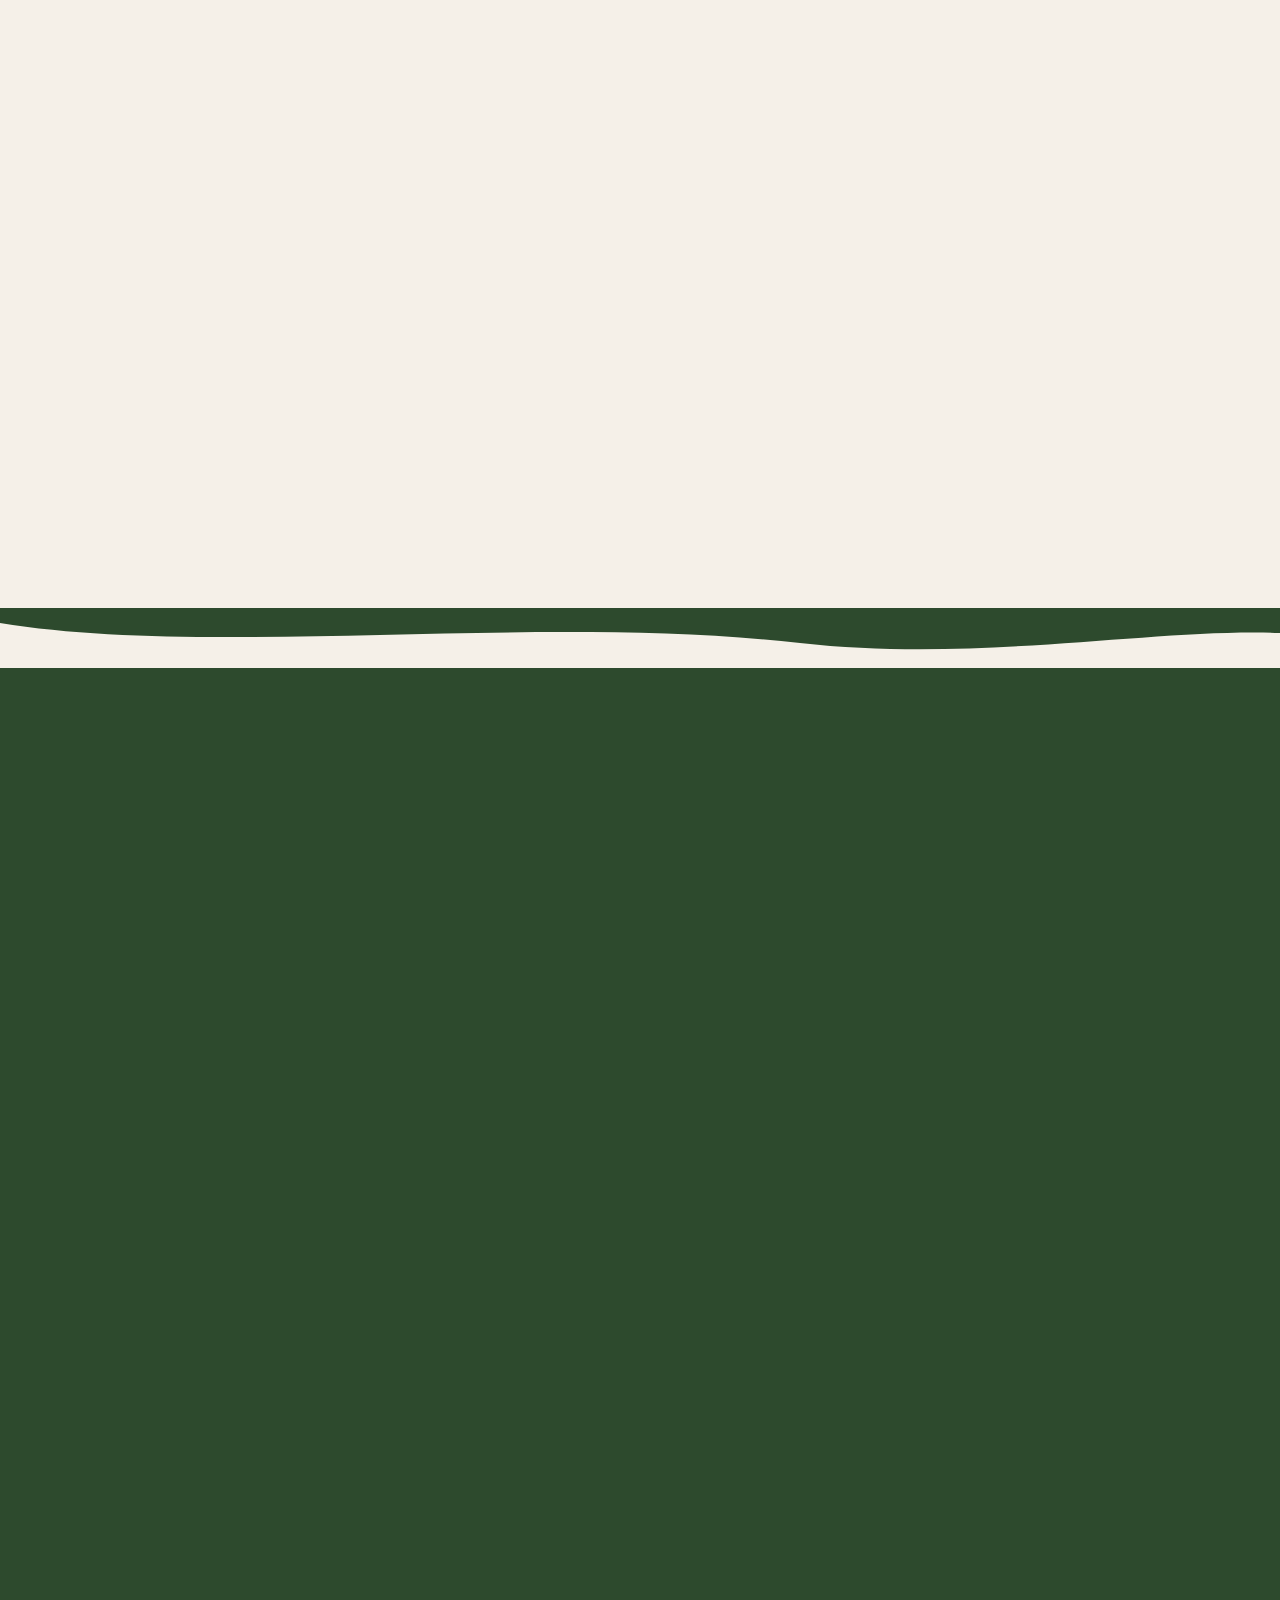
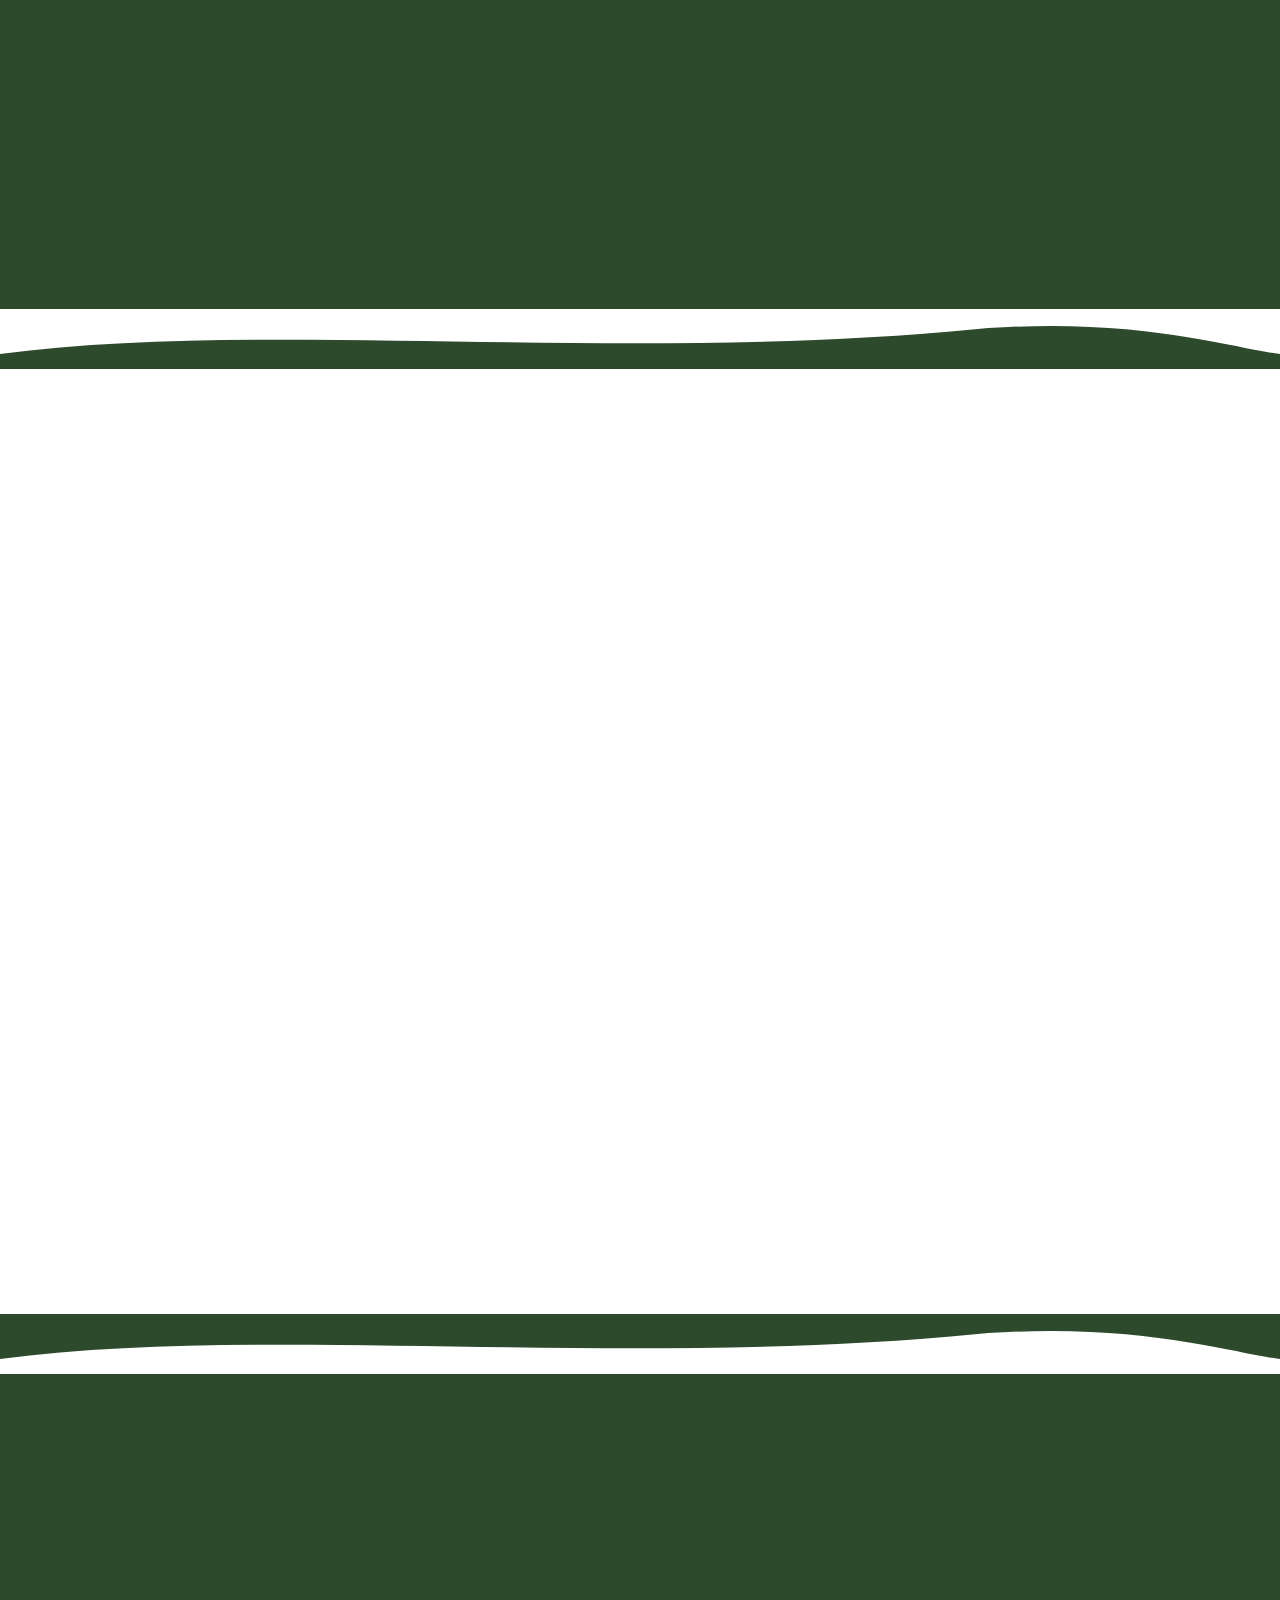
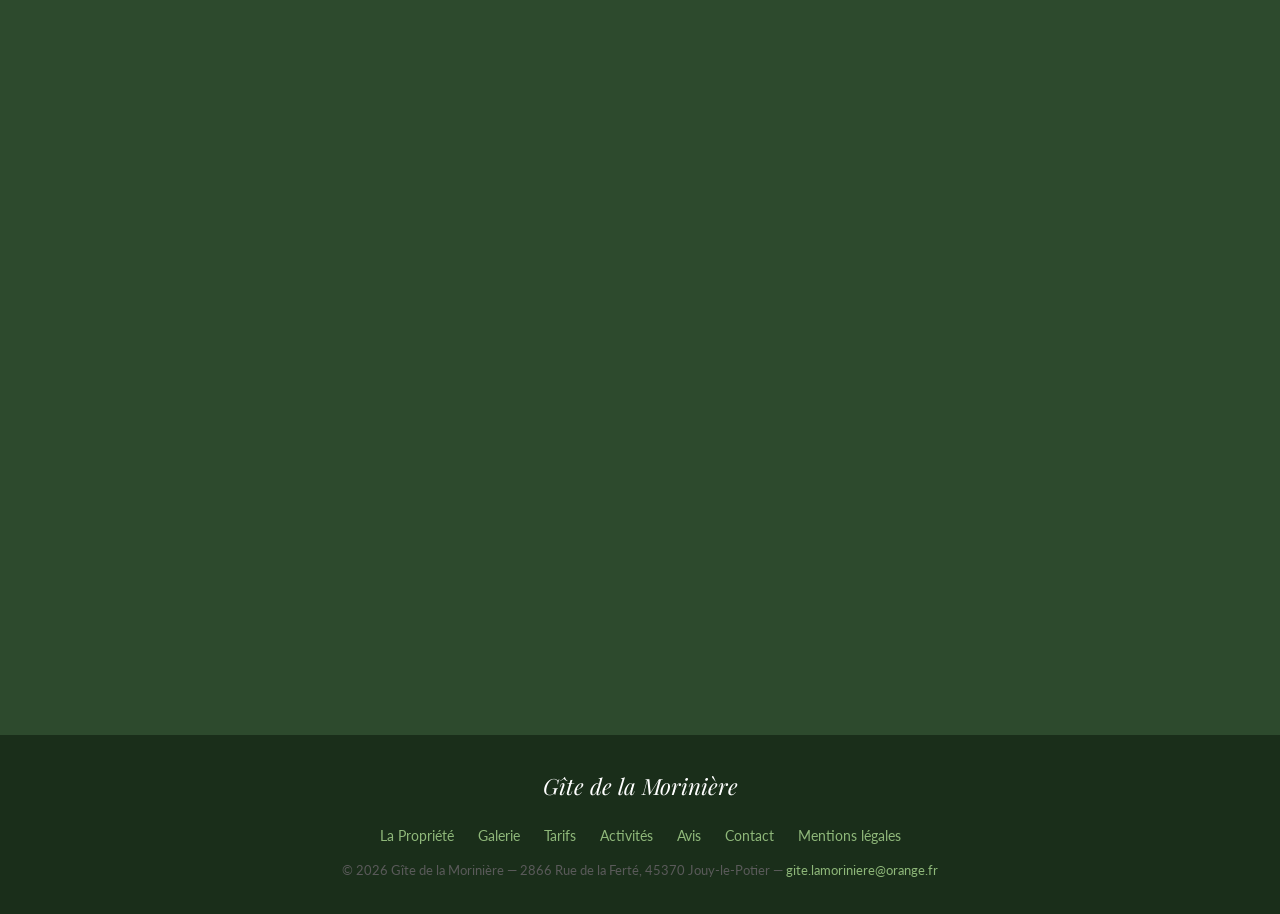
==== commit 635cc8ae: "Active le référencement SEO en production Retire le noindex, ajoute les meta SEO complètes (descript" ====
--- a/index.html
+++ b/index.html
@@ -3,9 +3,24 @@
 <head>
   <meta charset="UTF-8" />
   <meta name="viewport" content="width=device-width, initial-scale=1.0" />
-  <meta name="description" content="Gîte des Étangs de Sologne — Location de vacances au cœur de la nature, entre forêts et étangs. Chasse, pêche, vélo, détente." />
-  <meta name="robots" content="noindex, nofollow" />
-  <title>Gîte des Étangs de Sologne</title>
+  <meta name="description" content="Gîte authentique en Sologne au cœur des étangs. Maison de caractère 4 personnes, étang privé, chasse, pêche, vélo. À Jouy-le-Potier (Loiret). Réservez votre séjour." />
+  <meta name="keywords" content="gîte Sologne, location gîte étang, gîte Jouy-le-Potier, gîte chasse pêche Sologne, location vacances Loiret" />
+  <link rel="canonical" href="https://gite-lamoriniere.fr" />
+  <title>Gîte de la Morinière — Location gîte Sologne, étangs, Jouy-le-Potier</title>
+
+  <!-- Open Graph -->
+  <meta property="og:title" content="Gîte de la Morinière — Location gîte Sologne, étangs, Jouy-le-Potier" />
+  <meta property="og:description" content="Gîte authentique en Sologne au cœur des étangs. Maison de caractère 4 personnes, étang privé, chasse, pêche, vélo. À Jouy-le-Potier (Loiret). Réservez votre séjour." />
+  <meta property="og:url" content="https://gite-lamoriniere.fr" />
+  <meta property="og:type" content="website" />
+  <meta property="og:locale" content="fr_FR" />
+  <meta property="og:image" content="https://gite-lamoriniere.fr/images/vue-aerienne-drone.jpg" />
+
+  <!-- Twitter Card -->
+  <meta name="twitter:card" content="summary_large_image" />
+  <meta name="twitter:title" content="Gîte de la Morinière — Location gîte Sologne, étangs, Jouy-le-Potier" />
+  <meta name="twitter:description" content="Gîte authentique en Sologne au cœur des étangs. Maison de caractère 4 personnes, étang privé, chasse, pêche, vélo. À Jouy-le-Potier (Loiret). Réservez votre séjour." />
+  <meta name="twitter:image" content="https://gite-lamoriniere.fr/images/vue-aerienne-drone.jpg" />
 
   <!-- Polices Google -->
   <link rel="preconnect" href="https://fonts.googleapis.com" />
@@ -681,6 +696,7 @@
     </div>
   </footer>
 
+  <script src="https://cdn.jsdelivr.net/npm/marked@11.1.1/marked.min.js"></script>
   <script src="js/main.js?v=3"></script>
 
 
--- a/css/style.css
+++ b/css/style.css
@@ -806,10 +806,31 @@
   margin-bottom: 0.4rem;
 }
 
-.activite-body p {
+.activite-body p,
+.activite-desc p {
   font-size: 0.88rem;
   color: var(--texte-clair);
   margin: 0;
+}
+
+.activite-desc p + p {
+  margin-top: 0.6rem;
+}
+
+.activite-desc ul {
+  margin: 0.4rem 0 0;
+  padding-left: 1.1rem;
+  font-size: 0.88rem;
+  color: var(--texte-clair);
+}
+
+.activite-desc li {
+  margin-bottom: 0.2rem;
+}
+
+.activite-desc a {
+  color: var(--vert-foret);
+  text-decoration: underline;
 }
 
 /* ---------- SECTION PROPRIÉTAIRES ---------- */
